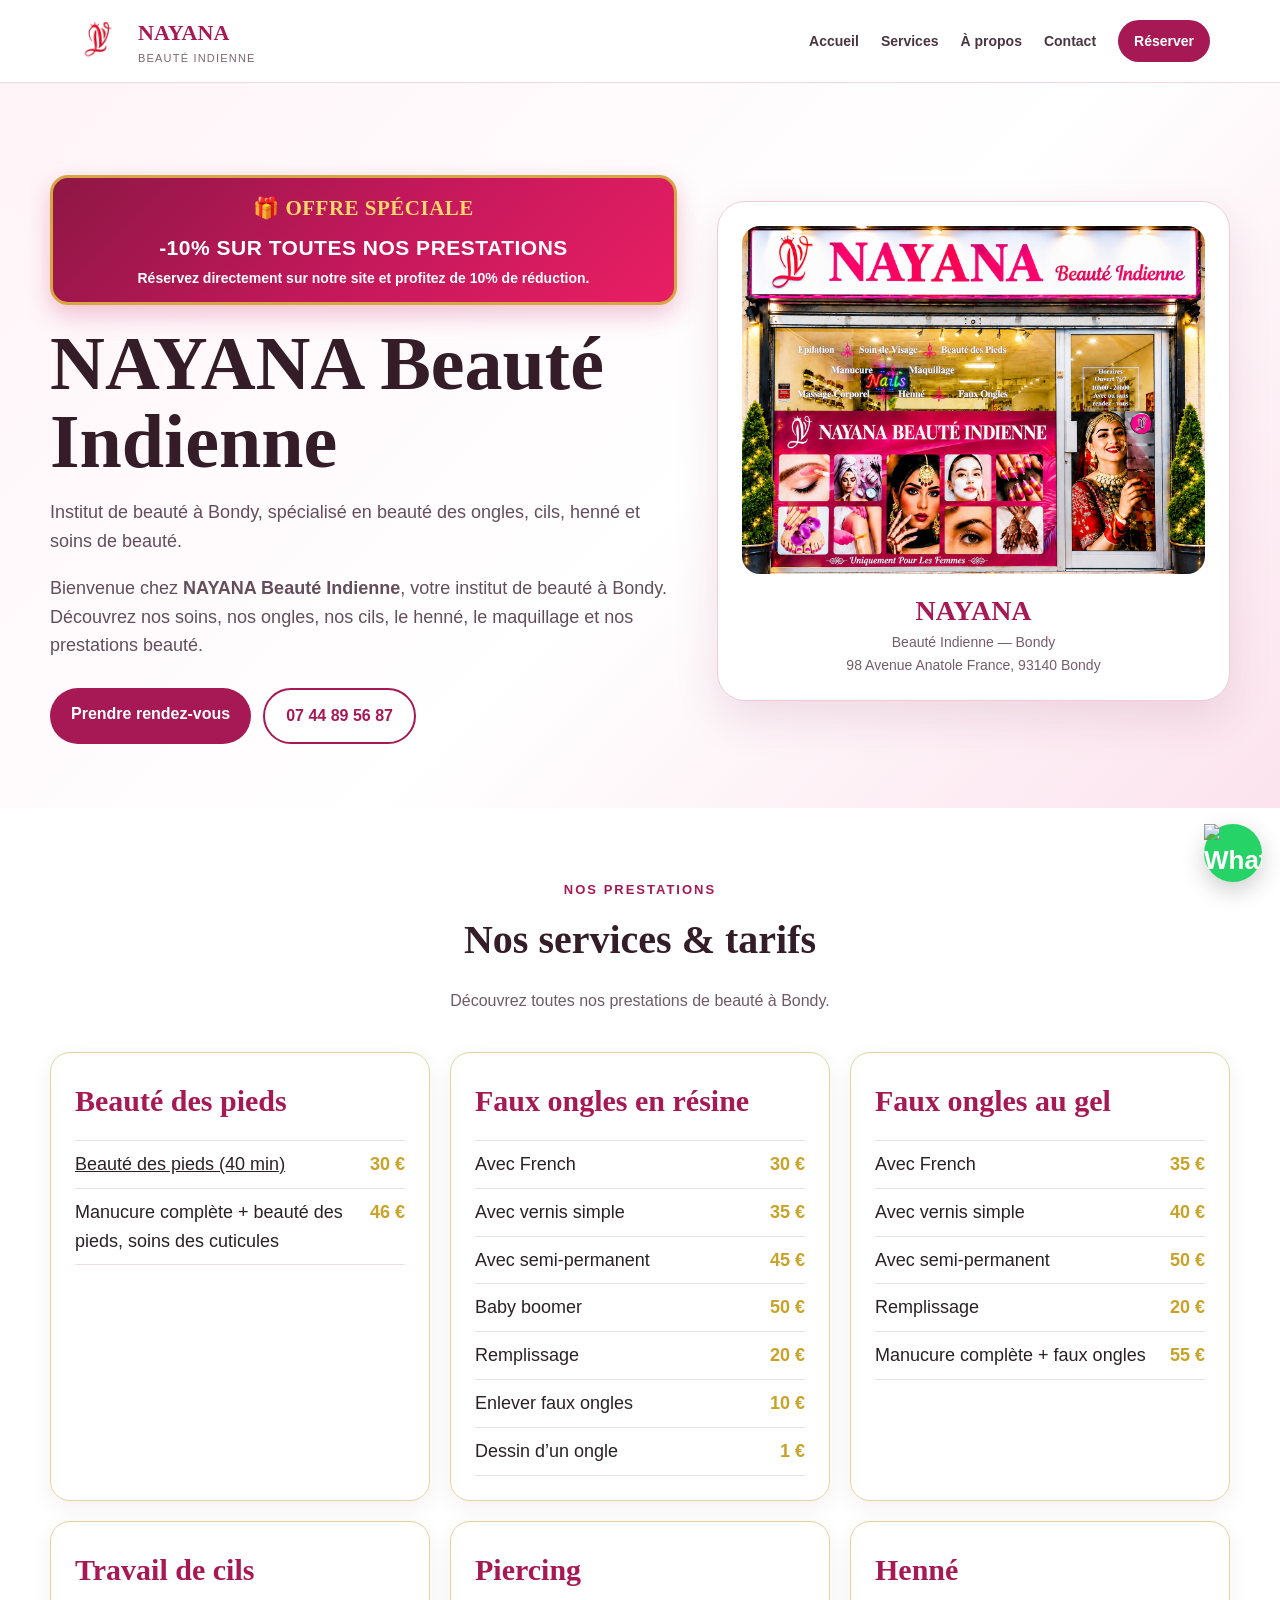
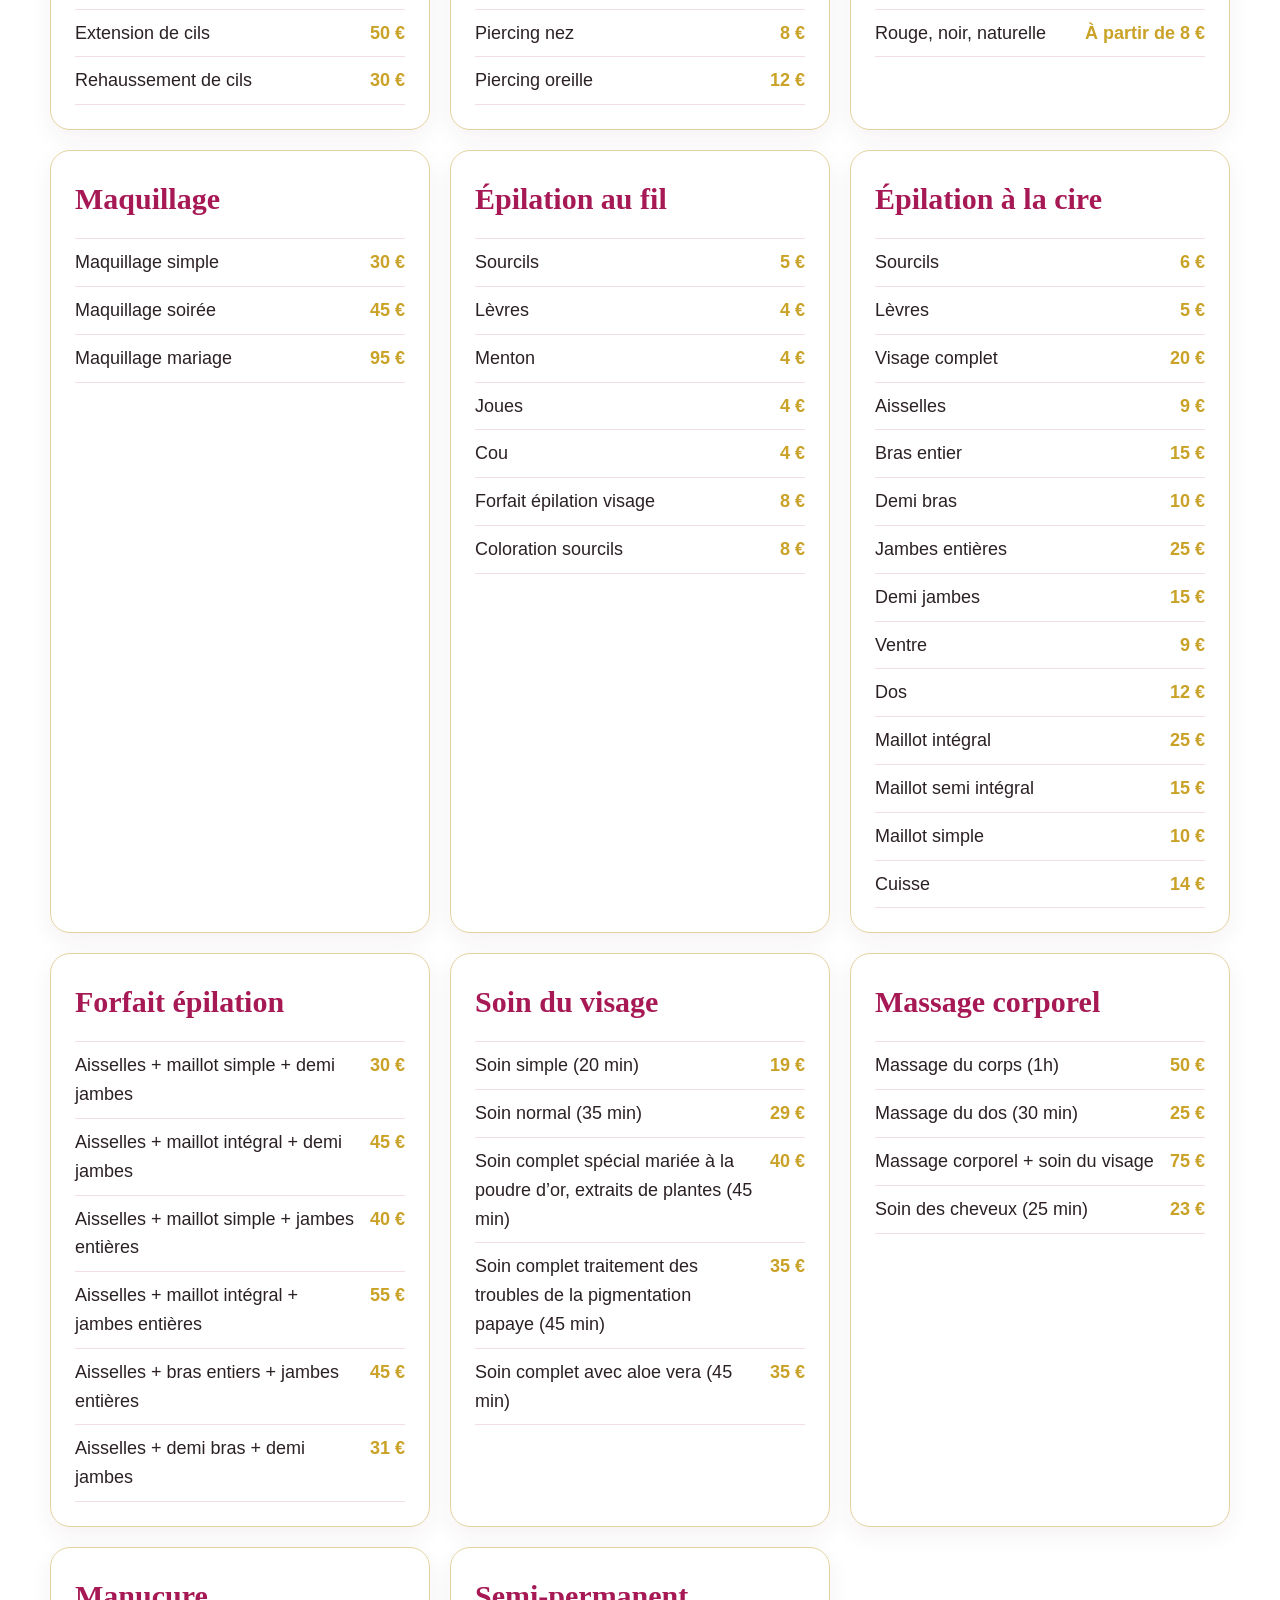
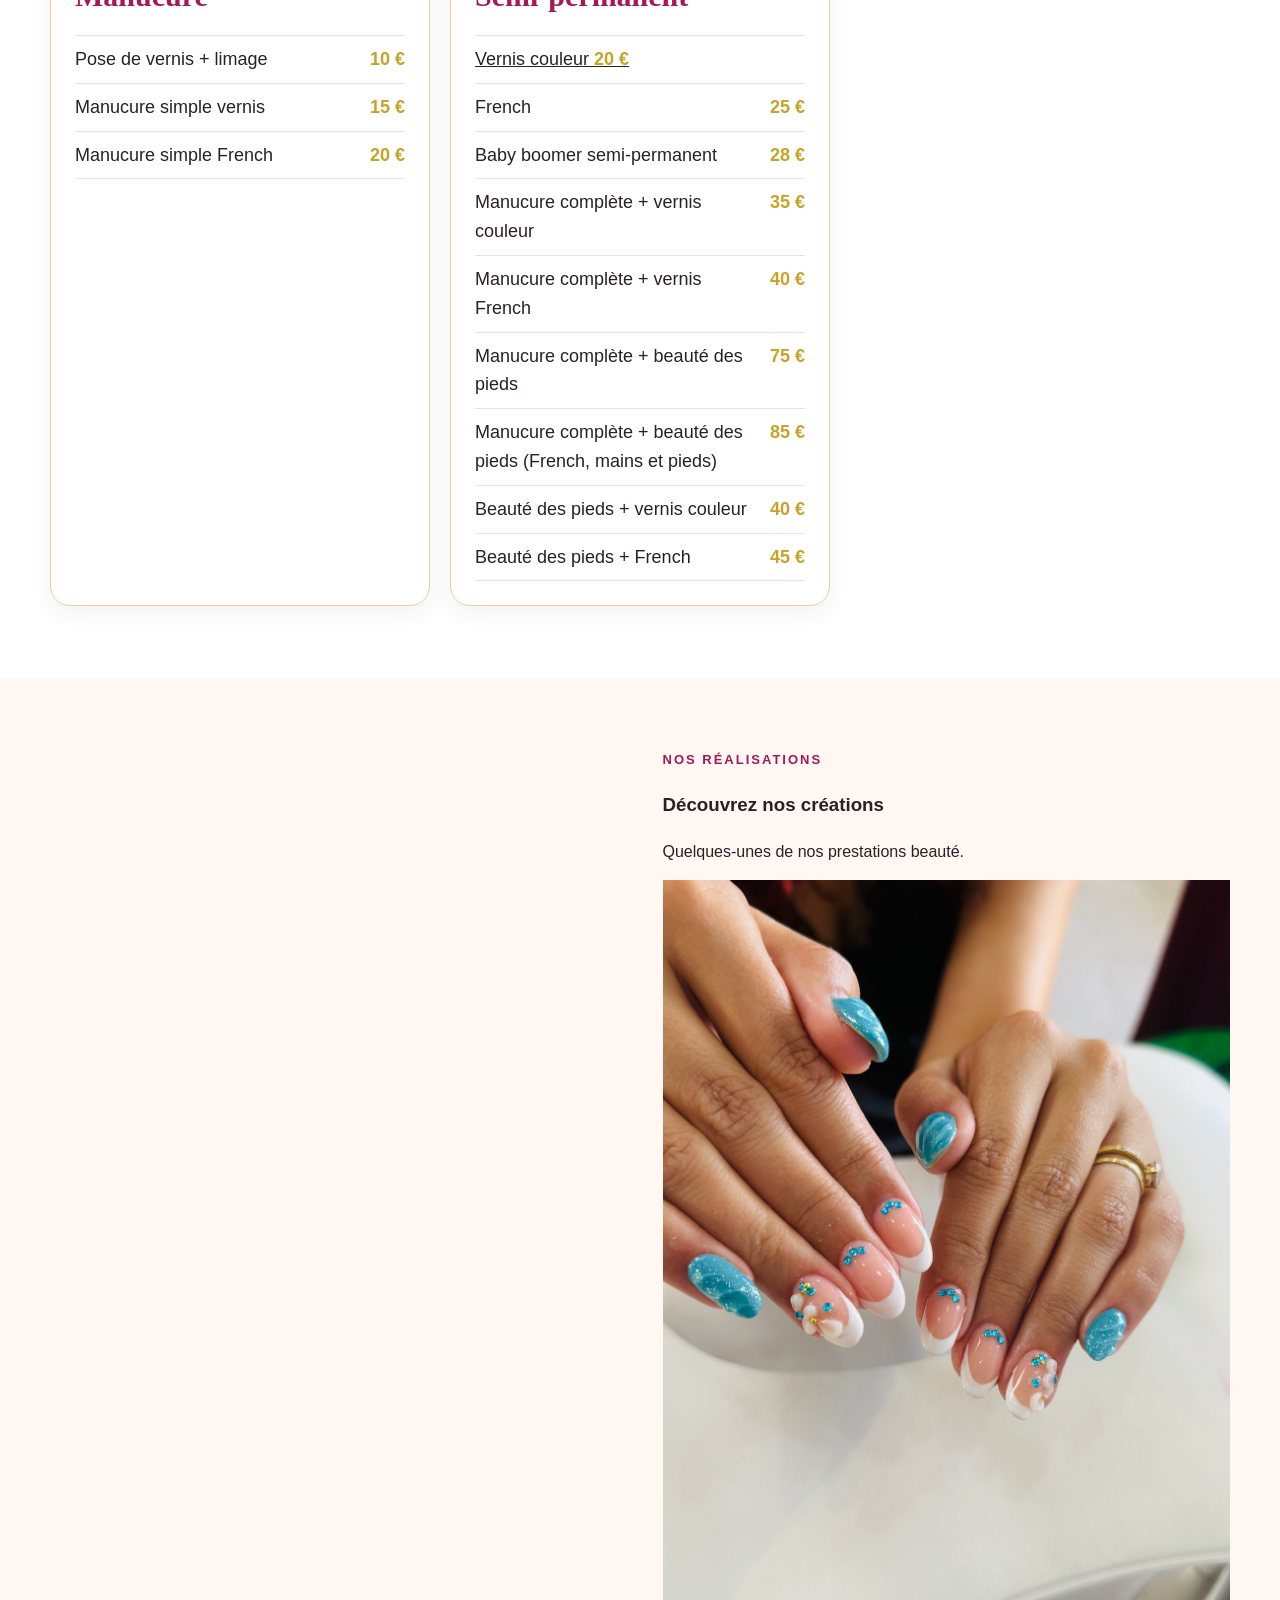
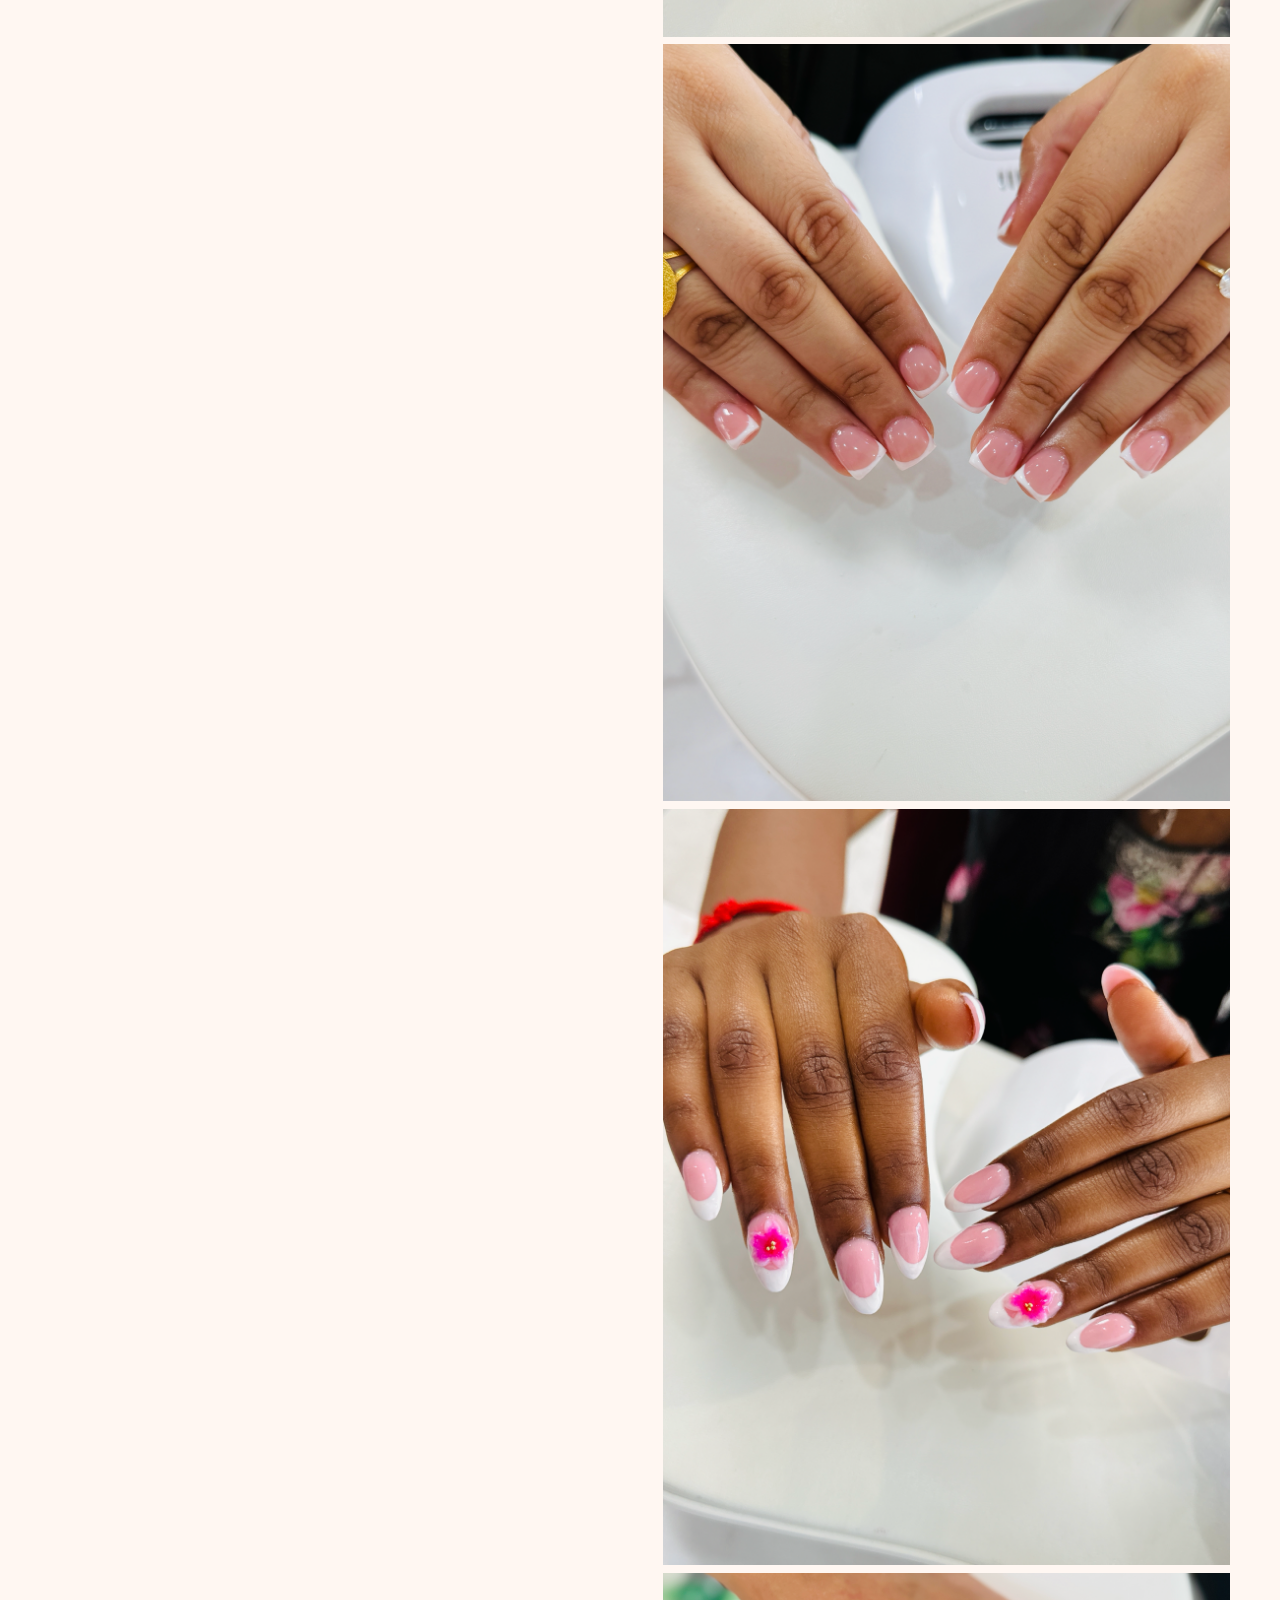
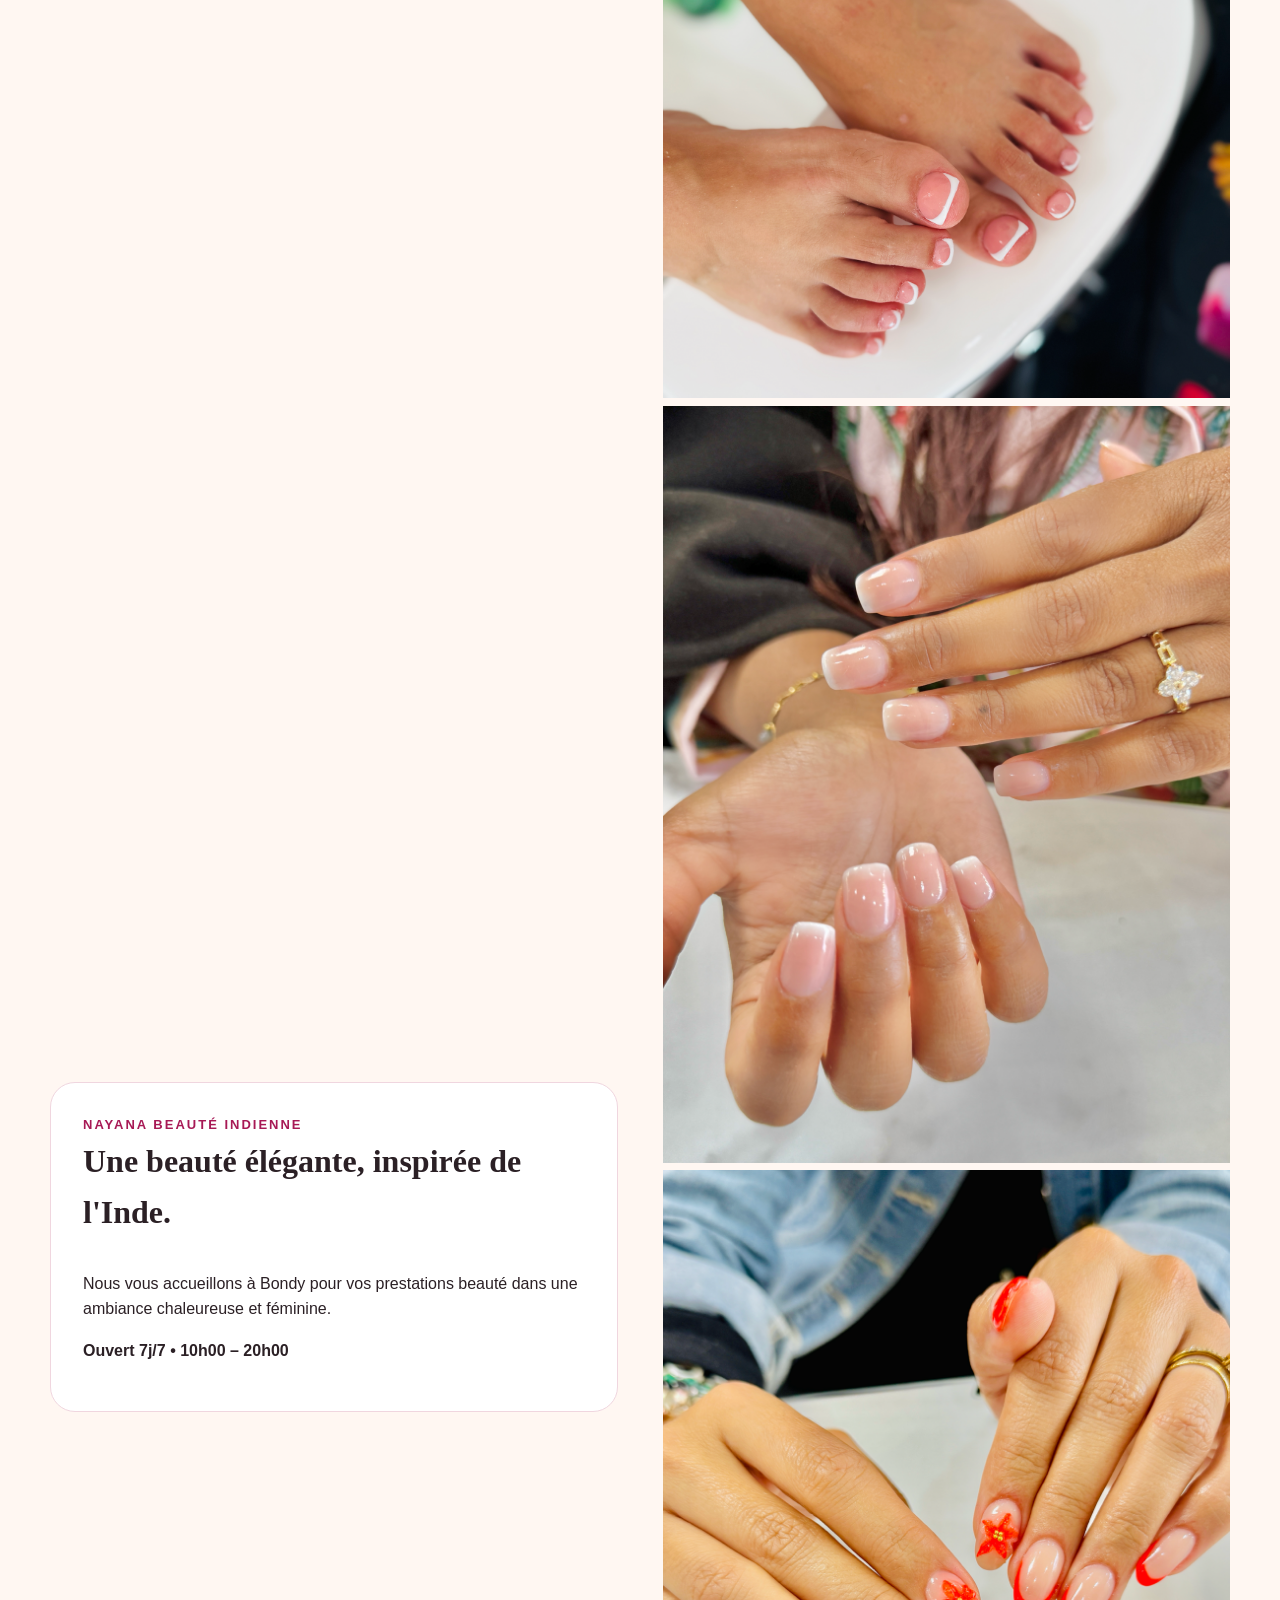
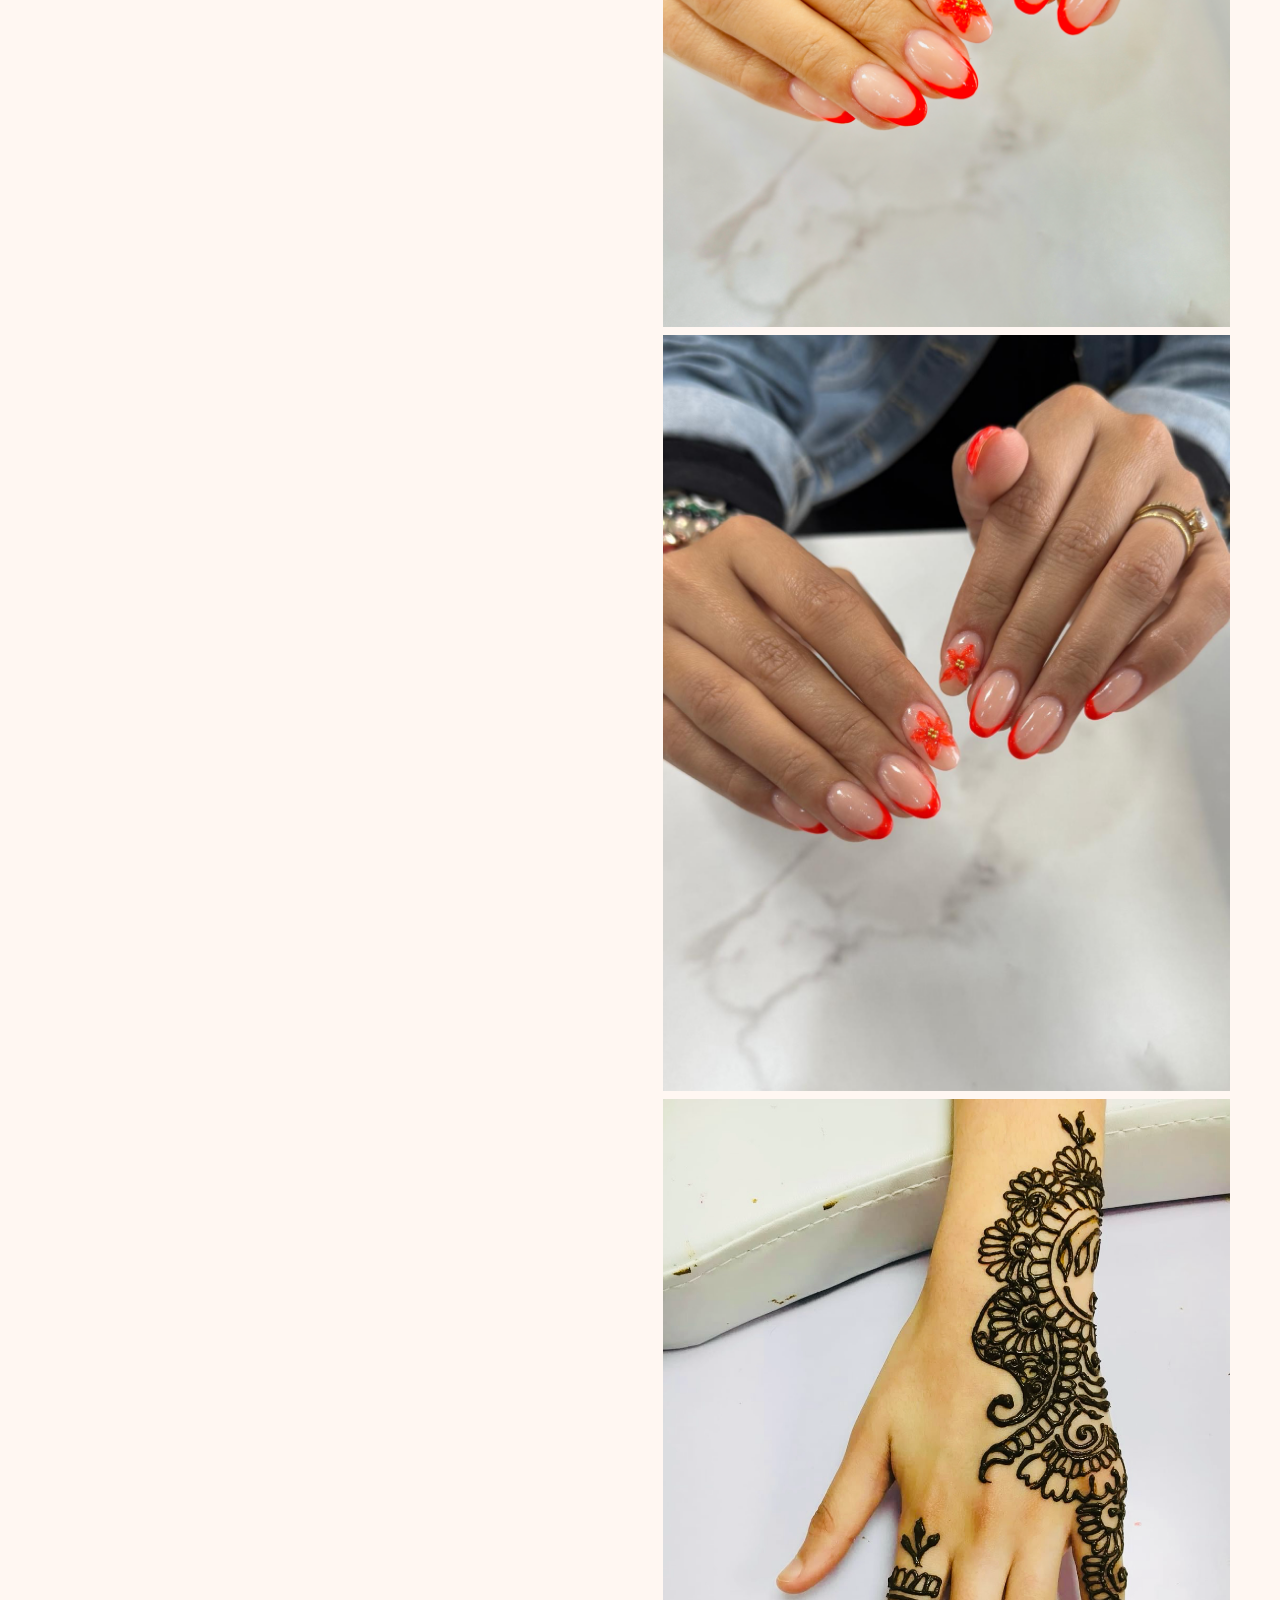
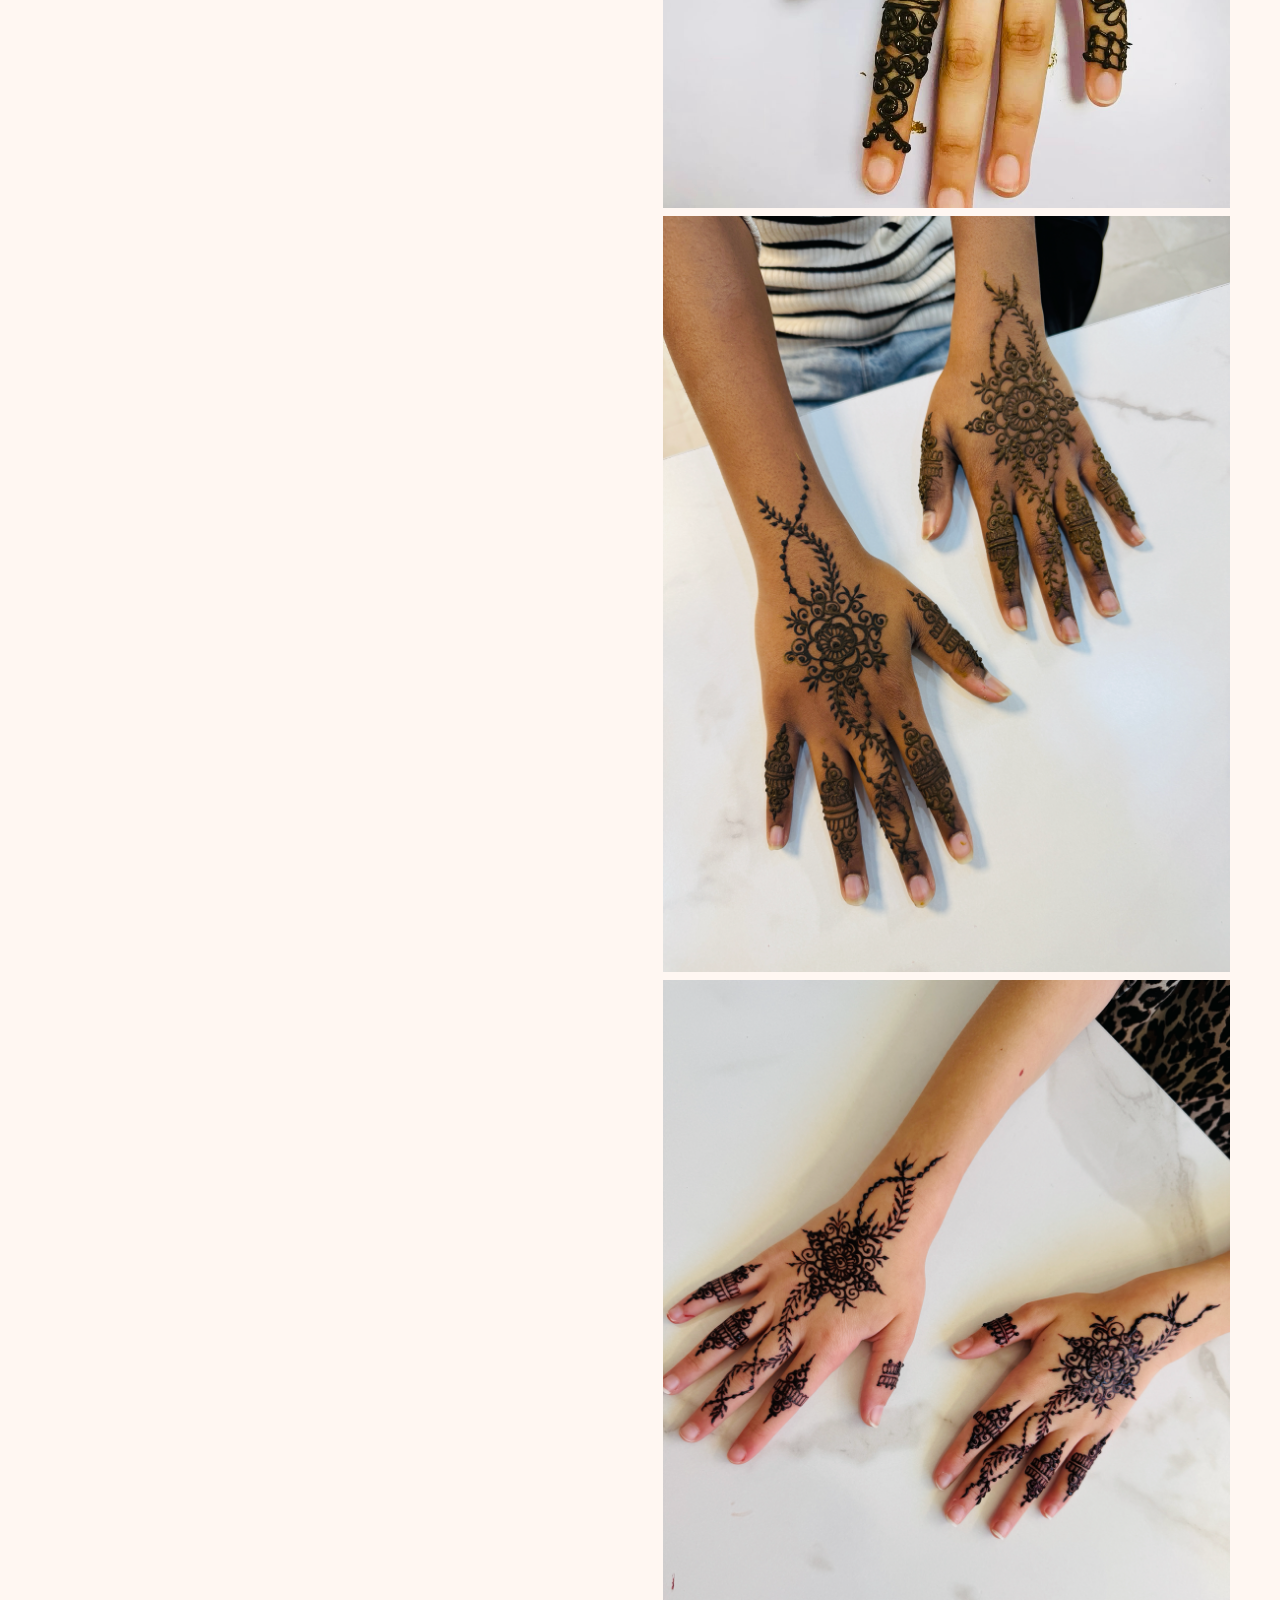
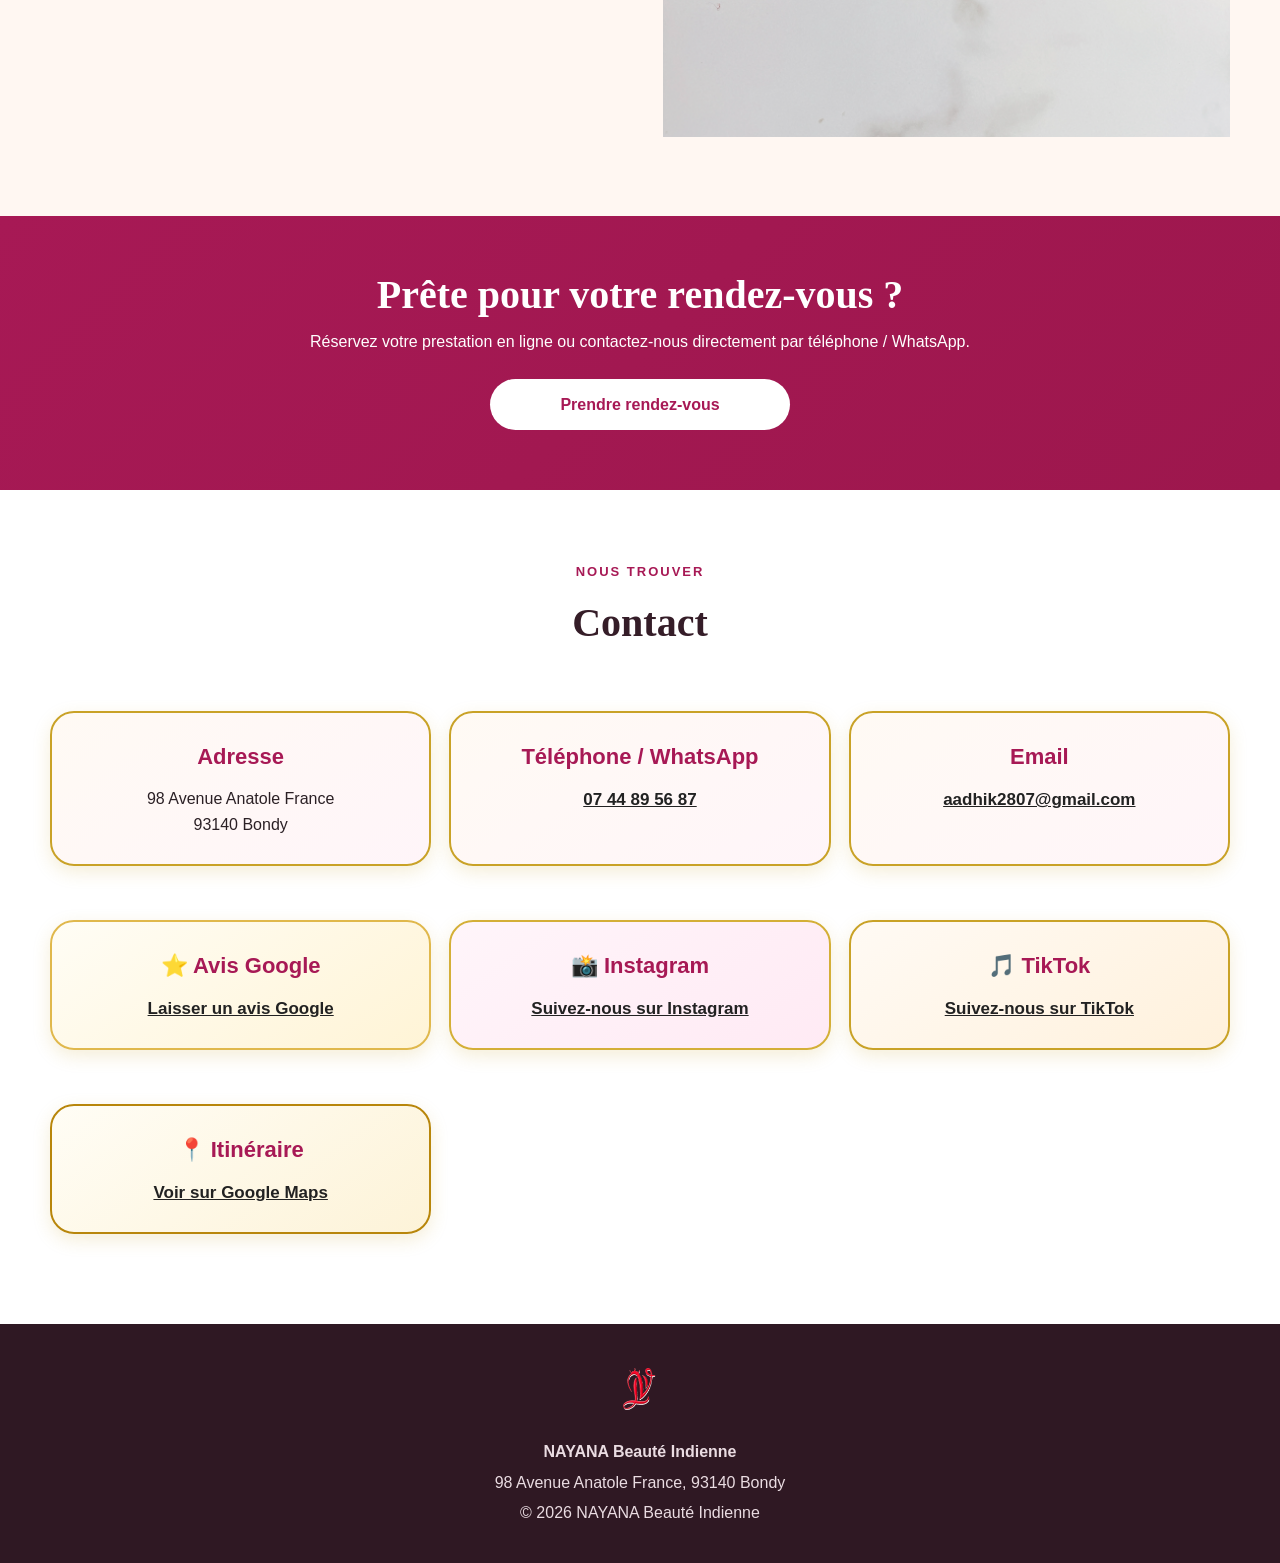
==== index.html @ 68e875eb "Update index.html" ====
<!doctype html>
<html lang="fr">
<head>
  <meta charset="utf-8">
  <meta name="viewport" content="width=device-width, initial-scale=1">
  <meta name="description" content="NAYANA Beauté Indienne à Bondy : institut de beauté spécialisé en ongles, cils, henné, maquillage, épilation et soins beauté. Réservez votre rendez-vous en ligne.">
  <meta name="theme-color" content="#c2185b">
  <title>NAYANA Beauté Indienne à Bondy | Institut de beauté, Ongles, Cils, Henné, Maquillage, Massage, Soins de visage & Pédicure</title>
  <link rel="stylesheet" href="css/responsive.css">
  <link rel="canonical" href="https://nayanabeaute.fr/">
  <style>
    :root{
      --pink:#A71955; --deep:#7D123F; --soft:#FFF7F2; --gold:#C9A227;
--ink:#2B2025; --white:#fff;
    }
    *{box-sizing:border-box}
    html{scroll-behavior:smooth}
    body{margin:0;font-family:Arial,Helvetica,sans-serif;color:var(--ink);background:#fff;line-height:1.6}
    a{color:inherit}
    .site-header{position:sticky;top:0;z-index:1000;background:rgba(255,255,255,.96);backdrop-filter:blur(10px);border-bottom:1px solid #f1d7e1}
    .nav-wrap{max-width:1180px;margin:auto;padding:12px 20px;display:flex;align-items:center;justify-content:space-between;gap:18px}
    .brand{display:flex;align-items:center;gap:10px;text-decoration:none}
    .brand img{width:58px;height:58px;object-fit:contain}
    .brand strong{font-family:Georgia,serif;font-size:22px;color:var(--pink)}
    .brand small{display:block;color:#7d6570;font-size:11px;letter-spacing:1.2px}
    .nav{display:flex;gap:22px;align-items:center}
    .nav a{text-decoration:none;font-weight:600;font-size:14px;color:#4a3540}
    .nav a:hover{color:var(--pink)}
    .nav .book{background:var(--pink);color:#fff;padding:10px 16px;border-radius:999px}
    .hero{background:linear-gradient(135deg,#fff4f8 0%,#fff 55%,#fce3ed 100%);padding:76px 20px 64px;overflow:hidden}
    .hero-inner{max-width:1180px;margin:auto;display:grid;grid-template-columns:1.1fr .9fr;align-items:center;gap:40px}
    .eyebrow{color:var(--pink);font-weight:800;letter-spacing:2px;text-transform:uppercase;font-size:13px}
    .hero h1{font-family:Georgia,serif;font-size:clamp(42px,6vw,76px);line-height:1.02;margin:14px 0;color:#351d28}
    .hero h1 span{color:var(--pink)}
    .hero p{font-size:18px;max-width:650px;color:#634e59}
    .hero-actions{display:flex;gap:12px;flex-wrap:wrap;margin-top:28px}
    .btn{display:inline-block;text-decoration:none;border-radius:999px;padding:13px 21px;font-weight:700}
    .btn-primary{background:var(--pink);color:#fff}
    .btn-outline{border:2px solid var(--pink);color:var(--pink);background:#fff}
    .hero-card{background:#fff;border:1px solid #f0cbd9;border-radius:28px;padding:24px;box-shadow:0 18px 45px rgba(120,35,70,.12);text-align:center}
    .hero-card img{width:min(250px,70%);height:auto}
    .hero-card h3{font-family:Georgia,serif;color:var(--pink);font-size:28px;margin:5px 0}
    .hero-card p{font-size:14px;margin:0 auto;color:#765c68}
    section{padding:72px 20px}
    /* 10% OFFRE */
.offer-banner{
  background:linear-gradient(135deg,#7D123F,#A71955);
  color:#fff;
  text-align:center;
  padding:24px 18px;
  border-top:3px solid #d9a441;
  border-bottom:3px solid #d9a441;
}

.offer-banner h2{
  margin:0 0 8px;
  font-family:Georgia,serif;
  font-size:28px;
  color:#fff;
}

.offer-banner p{
  margin:0 auto 15px;
  font-size:16px;
  line-height:1.5;
  max-width:700px;
}

.offer-banner .offer-btn{
  display:inline-block;
  background:#d9a441;
  color:#2b2025;
  text-decoration:none;
  font-weight:800;
  padding:11px 24px;
  border-radius:999px;
}

.offer-banner .offer-btn:hover{
  background:#fff;
}
    .section-inner{max-width:1180px;margin:auto}
    .section-head{text-align:center;max-width:720px;margin:0 auto 38px}
    .section-head .eyebrow{margin-bottom:8px}
    .section-head h2{font-family:Georgia,serif;font-size:40px;margin:0 0 10px;color:#351d28}
    .section-head p{color:#6f5a65}
    .cards{display:grid;grid-template-columns:repeat(3,1fr);gap:20px}
    .card{border:1px solid #E4D3A0;border-radius:20px;padding:24px;background:#fff;box-shadow:0 8px 25px rgba(80,20,45,.06)}
    .card h3{margin:0 0 8px;color:var(--pink);font-family:Georgia,serif;font-size:30px}
    .card p{margin:0;color:#6f5a65}
    .price-list{margin-top:15px;border-top:1px solid #f2dfe6}
    .price-row{display:flex;justify-content:space-between;gap:15px;padding:9px 0;border-bottom:1px solid #f2dfe6;font-size:18px}
    .price-row strong{color:var(--gold);white-space:nowrap}
    .about{background:var(--soft)}
    .about-grid{display:grid;grid-template-columns:1fr 1fr;gap:45px;align-items:center}
    .about-box{background:#fff;border-radius:25px;padding:32px;border:1px solid #f0d6df}
    .about-box h3{font-family:Georgia,serif;font-size:32px;margin-top:0}
    .highlights{display:grid;grid-template-columns:repeat(2,1fr);gap:14px}
    .highlight{padding:18px;background:#fff;border-radius:16px;border:1px solid #f0d6df}
    .highlight strong{display:block;color:var(--pink);font-size:20px}
    .cta{background:linear-gradient(135deg,var(--pink),#9d174d);color:#fff;text-align:center}
    .cta h2{font-family:Georgia,serif;font-size:40px;margin:0 0 10px}
    .cta p{max-width:700px;margin:0 auto 24px}
    .cta .btn{background:#fff;color:var(--pink)}
    .contact-grid{display:grid;grid-template-columns:repeat(3,1fr);gap:18px}
    .contact-item{background:#fff4f8;border-radius:18px;padding:22px;text-align:center;border:1px solid #f0d6df}
    .contact-item strong{display:block;color:var(--pink);margin-bottom:5px}
    footer{background:#2f1823;color:#fff;padding:32px 20px;text-align:center}
    footer img{width:70px;height:70px;object-fit:contain}
    footer p{margin:5px 0;color:#eadce2}
    .whatsapp{position:fixed;right:18px;bottom:18px;width:58px;height:58px;border-radius:50%;background:#25D366;color:#fff;display:flex;align-items:center;justify-content:center;text-decoration:none;font-size:26px;font-weight:800;box-shadow:0 8px 25px rgba(0,0,0,.2);z-index:1200}
    @media(max-width:900px){
      .hero-inner,.about-grid{grid-template-columns:1fr}
      .hero-card{max-width:420px;margin:auto}
      .cards{grid-template-columns:1fr}
      .contact-grid{grid-template-columns:1fr}
      .nav{gap:12px}
    }
    @media(max-width:680px){
      .nav-wrap{padding:9px 14px}
      .brand img{width:95px;height:95px}
      .brand strong{font-size:40px}
      .brand small{font-size:26px}
      .nav{display:none}
      .hero{padding:55px 16px}
      .hero h1{font-size:43px}
      .hero p{font-size:16px}
      section{padding:55px 16px}
      .section-head h2,.cta h2{font-size:32px}
      .highlights{grid-template-columns:1fr}
    }
    .google-review {
  background: linear-gradient(135deg, #fff1f7, #fff9ed);
  border: 2px solid #e7b45c;
  border-radius: 22px;
  padding: 24px 18px;
  text-align: center;
  box-shadow: 0 8px 22px rgba(180, 60, 110, 0.15);
}

.google-review strong {
  display: block;
  color: #a52b62;
  font-size: 22px;
  margin-bottom: 10px;
}

.google-review::after {
  content: "★★★★★";
  display: block;
  color: #f4b400;
  font-size: 25px;
  letter-spacing: 4px;
  margin-bottom: 15px;
}

.google-review a {
  display: inline-block;
  background: linear-gradient(135deg, #d62972, #a51f5c);
  color: #ffffff !important;
  padding: 13px 24px;
  border-radius: 30px;
  font-weight: 700;
  text-decoration: none !important;
  box-shadow: 0 5px 14px rgba(166, 31, 92, 0.25);
}
/* ✨ NAYANA Contact Boxes - Gold Style */
.contact-item{
  background:linear-gradient(145deg,#fffaf2,#fff5f9);
  border:2px solid #D4AF37;
  border-radius:22px;
  padding:28px 20px;
  margin-bottom:16px;
  box-shadow:0 5px 15px rgba(212,175,55,.18);
  transition:all .3s ease;
}

.contact-item strong{
  color:#A71955;
  font-size:22px;
  display:block;
  margin-bottom:10px;
}

.contact-item a{
  color:#222;
  font-size:17px;
  font-weight:500;
}

.contact-item:hover{
  transform:translateY(-3px);
  box-shadow:0 8px 22px rgba(212,175,55,.30);
}

/* 🌟 Google Review */
.contact-item:nth-child(4){
  border-color:#E0B84C;
  background:linear-gradient(145deg,#fffdf5,#fff7e0);
}

/* 📸 Instagram */
.contact-item:nth-child(5){
  border-color:#D4AF37;
}

/* 🎵 TikTok */
.contact-item:nth-child(6){
  border-color:#C9A227;
}

/* 📍 Itinéraire */
.contact-item:nth-child(7){
  border-color:#B8860B;
}
/* NAYANA PREMIUM CONTACT STYLE */
.contact-item{
  background:linear-gradient(145deg,#fffaf4,#fff5f9);
  border:2px solid #C9A227;
  border-radius:24px;
  padding:26px 20px;
  margin:18px 0;
  text-align:center;
  box-shadow:0 6px 18px rgba(201,162,39,.18);
}

.contact-item strong{
  color:#A71955;
  font-size:22px;
  font-weight:800;
  display:block;
  margin-bottom:12px;
}

.contact-item a{
  color:#222;
  font-size:17px;
  font-weight:600;
}

.contact-item a:hover{
  color:#A71955;
}

.contact-item:nth-child(4){
  background:linear-gradient(145deg,#fffdf5,#fff4d6);
}

.contact-item:nth-child(5){
  background:linear-gradient(145deg,#fff5fa,#ffeaf4);
}

.contact-item:nth-child(6){
  background:linear-gradient(145deg,#fffaf4,#fff1dc);
}

.contact-item:nth-child(7){
  background:linear-gradient(145deg,#fffdf5,#fdf3d8);
}
.hero-offer{
  background:linear-gradient(135deg,#8E1745,#C2185B,#E91E63);
  color:#fff;
  padding:14px 20px;
  margin:16px 0 20px;
  border:3px solid #D9A441;
  border-radius:18px;
  text-align:center;
  box-shadow:0 10px 25px rgba(194,24,91,.25);
}

.offer-title{
  font-family:Georgia,serif;
  font-size:21px;
  font-weight:900;
  color:#FFD76A;
  margin-bottom:5px;
  letter-spacing:.5px;
}

.offer-discount{
  color:#fff;
  font-size:21px;
  font-weight:900;
  letter-spacing:.5px;
  margin-bottom:5px;
}

.offer-text{
  font-size:14px;
  font-weight:600;
  line-height:1.35;
  color:#fff;
}
  </style>
  <script type="application/ld+json">
{
  "@context": "https://schema.org",
  "@type": "BeautySalon",
  "name": "NAYANA Beauté Indienne",
  "url": "https://nayanabeaute.fr/",
  "image": "https://nayanabeaute.fr/nayana-salon.PNG",
  "telephone": "+33744895687",
  "address": {
    "@type": "PostalAddress",
    "streetAddress": "98 Avenue Anatole France",
    "postalCode": "93140",
    "addressLocality": "Bondy",
    "addressCountry": "FR"
  },
  "areaServed": "Bondy",
  "priceRange": "€€",
  "makesOffer": [
  {
    "@type": "Offer",
    "itemOffered": {
      "@type": "Service",
      "name": "Beauté des pieds"
    }
  },
  {
    "@type": "Offer",
    "itemOffered": {
      "@type": "Service",
      "name": "Faux ongles en résine"
    }
  },
  {
    "@type": "Offer",
    "itemOffered": {
      "@type": "Service",
      "name": "Faux ongles au gel"
    }
  },
  {
    "@type": "Offer",
    "itemOffered": {
      "@type": "Service",
      "name": "Extension de cils"
    }
  },
  {
    "@type": "Offer",
    "itemOffered": {
      "@type": "Service",
      "name": "Rehaussement de cils"
    }
  },
  {
    "@type": "Offer",
    "itemOffered": {
      "@type": "Service",
      "name": "Piercing"
    }
  },
  {
    "@type": "Offer",
    "itemOffered": {
      "@type": "Service",
      "name": "Henné"
    }
  },
  {
    "@type": "Offer",
    "itemOffered": {
      "@type": "Service",
      "name": "Maquillage"
    }
  },
  {
    "@type": "Offer",
    "itemOffered": {
      "@type": "Service",
      "name": "Épilation au fil"
    }
  },
  {
    "@type": "Offer",
    "itemOffered": {
      "@type": "Service",
      "name": "Épilation à la cire"
    }
  },
  {
    "@type": "Offer",
    "itemOffered": {
      "@type": "Service",
      "name": "Forfait épilation"
    }
  },
  {
    "@type": "Offer",
    "itemOffered": {
      "@type": "Service",
      "name": "Soin du visage"
    }
  },
  {
    "@type": "Offer",
    "itemOffered": {
      "@type": "Service",
      "name": "Massage corporel"
    }
  },
  {
    "@type": "Offer",
    "itemOffered": {
      "@type": "Service",
      "name": "Manucure"
    }
  },
  {
    "@type": "Offer",
    "itemOffered": {
      "@type": "Service",
      "name": "Semi-permanent"
    }
  }
],
  "openingHoursSpecification": [
    {
      "@type": "OpeningHoursSpecification",
      "dayOfWeek": "Monday",
      "opens": "10:00",
      "closes": "20:00"
    },
    {
      "@type": "OpeningHoursSpecification",
      "dayOfWeek": "Tuesday",
      "opens": "10:00",
      "closes": "20:00"
    },
    {
      "@type": "OpeningHoursSpecification",
      "dayOfWeek": "Wednesday",
      "opens": "10:00",
      "closes": "20:00"
    },
    {
      "@type": "OpeningHoursSpecification",
      "dayOfWeek": "Thursday",
      "opens": "10:00",
      "closes": "20:00"
    },
    {
      "@type": "OpeningHoursSpecification",
      "dayOfWeek": "Friday",
      "opens": "10:00",
      "closes": "20:00"
    },
    {
      "@type": "OpeningHoursSpecification",
      "dayOfWeek": "Saturday",
      "opens": "10:00",
      "closes": "20:00"
    },
    {
      "@type": "OpeningHoursSpecification",
      "dayOfWeek": "Sunday",
      "opens": "10:00",
      "closes": "20:00"
    }
  ]
}
</script>
</head>
<body>
<header class="site-header">
  <div class="nav-wrap">
    <a class="brand" href="#accueil">
    <img src="nayana-logo-final.png" alt="NAYANA">
    <span class="brand-text">
        <strong>NAYANA</strong>
        <small>BEAUTÉ INDIENNE</small>
    </span>
</a>
    <nav class="nav" aria-label="Navigation principale">
      <a href="#accueil">Accueil</a>
      <a href="#services">Services</a>
      <a href="#apropos">À propos</a>
      <a href="#contact">Contact</a>
      <a class="book" href="./Booking.html">Réserver</a>
    </nav>
  </div>
</header>

<main>
<section class="hero" id="accueil">
  <div class="hero-inner">
    <div>
      <div class="hero-offer">
  <div class="offer-title">🎁 OFFRE SPÉCIALE</div>
  <div class="offer-discount">-10% SUR TOUTES NOS PRESTATIONS</div>
  <div class="offer-text">
    Réservez directement sur notre site et profitez de 10% de réduction.
  </div>
</div>

      <h1>NAYANA Beauté Indienne</h1>
      <p>Institut de beauté à Bondy, spécialisé en beauté des ongles, cils, henné et soins de beauté.</p>
      <p>Bienvenue chez <strong>NAYANA Beauté Indienne</strong>, votre institut de beauté à Bondy. Découvrez nos soins, nos ongles, nos cils, le henné, le maquillage et nos prestations beauté.</p>
      <div class="hero-actions">
        <a class="btn btn-primary" href="./Booking.html">Prendre rendez-vous</a>
    
        <a class="btn btn-outline" href="tel:+33744895687">07 44 89 56 87</a>
      </div>
    </div>
    <div class="hero-card">
    <img src="nayana-salon.PNG" alt="NAYANA Beauté Indienne">
      <h3>NAYANA</h3>
      <p>Beauté Indienne — Bondy</p>
      <p>98 Avenue Anatole France, 93140 Bondy</p>
    </div>
  </div>
</section>
<section id="services">
  <div class="section-inner">

    <div class="section-head">
      <div class="eyebrow">Nos prestations</div>
      <h2>Nos services & tarifs</h2>
      <p>Découvrez toutes nos prestations de beauté à Bondy.</p>
    </div>

    <div class="cards">

      <!-- BEAUTÉ DES PIEDS -->
      <div class="card">
        <h3>Beauté des pieds </h3>
        <div class="price-list">
          <div class="price-row">
    <a href="Booking.html"><span>Beauté des pieds (40 min)</span></a>
    <strong>30 €</strong>
</div>
          
    
          <div class="price-row">
            <span>Manucure complète + beauté des pieds, soins des cuticules</span>
            <strong>46 €</strong>
          </div>
        </div>
      </div>

      <!-- FAUX ONGLES RÉSINE -->
      <div class="card">
        <h3>Faux ongles en résine </h3>
        <div class="price-list">
          <div class="price-row"><span>Avec French</span><strong>30 €</strong></div>
          <div class="price-row"><span>Avec vernis simple</span><strong>35 €</strong></div>
          <div class="price-row"><span>Avec semi-permanent</span><strong>45 €</strong></div>
          <div class="price-row"><span>Baby boomer</span><strong>50 €</strong></div>
          <div class="price-row"><span>Remplissage</span><strong>20 €</strong></div>
          <div class="price-row"><span>Enlever faux ongles</span><strong>10 €</strong></div>
          <div class="price-row"><span>Dessin d’un ongle</span><strong>1 €</strong></div>
        </div>
      </div>

      <!-- FAUX ONGLES GEL -->
      <div class="card">
        <h3>Faux ongles au gel </h3>
        <div class="price-list">
          <div class="price-row"><span>Avec French</span><strong>35 €</strong></div>
          <div class="price-row"><span>Avec vernis simple</span><strong>40 €</strong></div>
          <div class="price-row"><span>Avec semi-permanent</span><strong>50 €</strong></div>
          <div class="price-row"><span>Remplissage</span><strong>20 €</strong></div>
          <div class="price-row"><span>Manucure complète + faux ongles</span><strong>55 €</strong></div>
        </div>
      </div>

      <!-- CILS -->
      <div class="card">
        <h3>Travail de cils</h3>
        <div class="price-list">
          <div class="price-row"><span>Extension de cils</span><strong>50 €</strong></div>
          <div class="price-row"><span>Rehaussement de cils</span><strong>30 €</strong></div>
        </div>
      </div>

      <!-- PIERCING -->
      <div class="card">
        <h3>Piercing</h3>
        <div class="price-list">
          <div class="price-row"><span>Piercing nez</span><strong>8 €</strong></div>
          <div class="price-row"><span>Piercing oreille</span><strong>12 €</strong></div>
        </div>
      </div>

      <!-- HENNÉ -->
      <div class="card">
        <h3>Henné </h3>
        <div class="price-list">
          <div class="price-row">
            <span>Rouge, noir, naturelle</span>
            <strong>À partir de 8 €</strong>
          </div>
        </div>
      </div>

      <!-- MAQUILLAGE -->
      <div class="card">
        <h3>Maquillage </h3>
        <div class="price-list">
          <div class="price-row"><span>Maquillage simple</span><strong>30 €</strong></div>
          <div class="price-row"><span>Maquillage soirée</span><strong>45 €</strong></div>
          <div class="price-row"><span>Maquillage mariage</span><strong>95 €</strong></div>
        </div>
      </div>

      <!-- ÉPILATION AU FIL -->
      <div class="card">
        <h3>Épilation au fil</h3>
        <div class="price-list">
          <div class="price-row"><span>Sourcils</span><strong>5 €</strong></div>
          <div class="price-row"><span>Lèvres</span><strong>4 €</strong></div>
          <div class="price-row"><span>Menton</span><strong>4 €</strong></div>
          <div class="price-row"><span>Joues</span><strong>4 €</strong></div>
          <div class="price-row"><span>Cou</span><strong>4 €</strong></div>
          <div class="price-row"><span>Forfait épilation visage</span><strong>8 €</strong></div>
          <div class="price-row"><span>Coloration sourcils</span><strong>8 €</strong></div>
        </div>
      </div>

      <!-- ÉPILATION À LA CIRE -->
      <div class="card">
        <h3>Épilation à la cire </h3>
        <div class="price-list">
          <div class="price-row"><span>Sourcils</span><strong>6 €</strong></div>
          <div class="price-row"><span>Lèvres</span><strong>5 €</strong></div>
          <div class="price-row"><span>Visage complet</span><strong>20 €</strong></div>
          <div class="price-row"><span>Aisselles</span><strong>9 €</strong></div>
          <div class="price-row"><span>Bras entier</span><strong>15 €</strong></div>
          <div class="price-row"><span>Demi bras</span><strong>10 €</strong></div>
          <div class="price-row"><span>Jambes entières</span><strong>25 €</strong></div>
          <div class="price-row"><span>Demi jambes</span><strong>15 €</strong></div>
          <div class="price-row"><span>Ventre</span><strong>9 €</strong></div>
          <div class="price-row"><span>Dos</span><strong>12 €</strong></div>
          <div class="price-row"><span>Maillot intégral</span><strong>25 €</strong></div>
          <div class="price-row"><span>Maillot semi intégral</span><strong>15 €</strong></div>
          <div class="price-row"><span>Maillot simple</span><strong>10 €</strong></div>
          <div class="price-row"><span>Cuisse</span><strong>14 €</strong></div>
        </div>
      </div>

      <!-- FORFAITS ÉPILATION -->
      <div class="card">
        <h3>Forfait épilation</h3>
        <div class="price-list">
          <div class="price-row"><span>Aisselles + maillot simple + demi jambes</span><strong>30 €</strong></div>
          <div class="price-row"><span>Aisselles + maillot intégral + demi jambes</span><strong>45 €</strong></div>
          <div class="price-row"><span>Aisselles + maillot simple + jambes entières</span><strong>40 €</strong></div>
          <div class="price-row"><span>Aisselles + maillot intégral + jambes entières</span><strong>55 €</strong></div>
          <div class="price-row"><span>Aisselles + bras entiers + jambes entières</span><strong>45 €</strong></div>
          <div class="price-row"><span>Aisselles + demi bras + demi jambes</span><strong>31 €</strong></div>
        </div>
      </div>

      <!-- SOIN DU VISAGE -->
      <div class="card">
        <h3>Soin du visage</h3>
        <div class="price-list">
          <div class="price-row"><span>Soin simple (20 min)</span><strong>19 €</strong></div>
          <div class="price-row"><span>Soin normal (35 min)</span><strong>29 €</strong></div>
          <div class="price-row"><span>Soin complet spécial mariée à la poudre d’or, extraits de plantes (45 min)</span><strong>40 €</strong></div>
          <div class="price-row"><span>Soin complet traitement des troubles de la pigmentation papaye (45 min)</span><strong>35 €</strong></div>
          <div class="price-row"><span>Soin complet avec aloe vera (45 min)</span><strong>35 €</strong></div>
        </div>
      </div>

      <!-- MASSAGE -->
      <div class="card">
        <h3>Massage corporel </h3>
        <div class="price-list">
          <div class="price-row"><span>Massage du corps (1h)</span><strong>50 €</strong></div>
          <div class="price-row"><span>Massage du dos (30 min)</span><strong>25 €</strong></div>
          <div class="price-row"><span>Massage corporel + soin du visage</span><strong>75 €</strong></div>
          <div class="price-row"><span>Soin des cheveux (25 min)</span><strong>23 €</strong></div>
        </div>
      </div>

      <!-- MANUCURE -->
      <div class="card">
        <h3>Manucure</h3>
        <div class="price-list">
          <div class="price-row"><span>Pose de vernis + limage</span><strong>10 €</strong></div>
          <div class="price-row"><span>Manucure simple vernis</span><strong>15 €</strong></div>
          <div class="price-row"><span>Manucure simple French</span><strong>20 €</strong></div>
        </div>
      </div>

      <!-- SEMI PERMANENT -->
      <div class="card">
        <h3>Semi-permanent</h3>
        <div class="price-list">
          <div class="price-row">
  <a href="Booking.html?service=Semi-permanent&subService=Vernis%20couleur">
    <span>Vernis couleur</span>
    <strong>20 €</strong>
  </a>
</div>
          <div class="price-row"><span>French</span><strong>25 €</strong></div>
          <div class="price-row"><span>Baby boomer semi-permanent</span><strong>28 €</strong></div>
          <div class="price-row"><span>Manucure complète + vernis couleur</span><strong>35 €</strong></div>
          <div class="price-row"><span>Manucure complète + vernis French</span><strong>40 €</strong></div>
          <div class="price-row"><span>Manucure complète + beauté des pieds</span><strong>75 €</strong></div>
          <div class="price-row"><span>Manucure complète + beauté des pieds (French, mains et pieds)</span><strong>85 €</strong></div>
          <div class="price-row"><span>Beauté des pieds + vernis couleur</span><strong>40 €</strong></div>
          <div class="price-row"><span>Beauté des pieds + French</span><strong>45 €</strong></div>
        </div>
      </div>

    </div>
  </div>
</section>

<section class="about" id="apropos">
  <div class="section-inner about-grid">
    <div class="about-box">
      <div class="eyebrow">NAYANA Beauté Indienne</div>
      <h3>Une beauté élégante, inspirée de l'Inde.</h3>
      <p>Nous vous accueillons à Bondy pour vos prestations beauté dans une ambiance chaleureuse et féminine.</p>
      <p><strong>Ouvert 7j/7 • 10h00 – 20h00</strong></p>
    </div>
    <div class="gallery">

    <div class="gallery-title">
        <div class="eyebrow">NOS RÉALISATIONS</div>
        <h3>Découvrez nos créations</h3>
        <p>Quelques-unes de nos prestations beauté.</p>
    </div>

    <div class="gallery-grid">

<img src="/%20%20%20%20galerie-1.jpg.PNG" alt="Pédicure NAYANA">
<img src="/%20%20%20%20galerie-2.jpg.PNG" alt="Ongles NAYANA">
<img src="/%20%20%20%20galerie-3.jpg.PNG" alt="French manucure NAYANA">
<img src="/%20%20%20%20galerie-4.jpg.PNG" alt="Nail art NAYANA">
<img src="/%20%20%20%20galerie-5.jpg.PNG" alt="Ongles roses NAYANA">
<img src="/%20%20%20%20galerie-6.jpg.PNG" alt="Ongles rouges NAYANA">
<img src="/%20%20%20%20galerie-7.jpg.PNG" alt="Nail art rouge NAYANA">
<img src="/%20%20%20%20galerie-8.jpg.PNG" alt="Henné indien NAYANA">
<img src="/%20%20%20%20galerie-9.jpg.PNG" alt="Henné traditionnel NAYANA">
<img src="/%20%20%20%20galerie-10.jpg.PNG" alt="Henné mariage NAYANA">

    </div>

</div>
  </div>
</section>

<section class="cta">
  <div class="section-inner">
    <h2>Prête pour votre rendez-vous ?</h2>
    <p>Réservez votre prestation en ligne ou contactez-nous directement par téléphone / WhatsApp.</p>
    <a class="btn btn-primary" href="./Booking.html">Prendre rendez-vous</a>
  </div>
</section>

<section id="contact">
  <div class="section-inner">
    <div class="section-head">
      <div class="eyebrow">Nous trouver</div>
      <h2>Contact</h2>
    </div>
    <div class="contact-grid">
      <div class="contact-item"><strong>Adresse</strong>98 Avenue Anatole France<br>93140 Bondy</div>
      <div class="contact-item"><strong>Téléphone / WhatsApp</strong><a href="tel:+33744895687">07 44 89 56 87</a></div>
      <div class="contact-item"><strong>Email</strong><a href="mailto:aadhik2807@gmail.com">aadhik2807@gmail.com</a></div>
  <div class="contact-item">
  <strong>⭐ Avis Google</strong>
  <a href="https://g.page/r/CaSfe2lygA-_EAE/review" target="_blank">
    Laisser un avis Google
  </a>
  </div>
<div class="contact-item">
<strong>📸 Instagram</strong>
<a href="https://www.instagram.com/nayana_beaute_indienne_/" target="_blank">
Suivez-nous sur Instagram
</a>
</div>

<div class="contact-item">
  <strong>🎵 TikTok</strong>
  <a href="https://www.tiktok.com/@nayanabeauteindienne" target="_blank">
    Suivez-nous sur TikTok
  </a>
</div>

<div class="contact-item">
  <strong>📍 Itinéraire</strong>
  <a href="https://maps.app.goo.gl/JXvJmPta2TYoi9W8A?g_st=ic" target="_blank">
    Voir sur Google Maps
  </a>
</div> </div>
  </div>
</section>
</main>

<a class="whatsapp" href="https://wa.me/33744895687" target="_blank">
  <img src="https://upload.wikimedia.org/wikipedia/commons/6/6b/WhatsApp.svg" alt="WhatsApp">
</a>

<footer>
  <img src="nayana-logo-final.png" alt="NAYANA">
  <p><strong>NAYANA Beauté Indienne</strong></p>
  <p>98 Avenue Anatole France, 93140 Bondy</p>
  <p>© 2026 NAYANA Beauté Indienne</p>
</footer>
  <script>
document.querySelectorAll('.price-row').forEach(function(row) {
    row.style.cursor = 'pointer';

    row.addEventListener('click', function() {
        window.location.href = 'Booking.html?service=' + encodeURIComponent(row.closest('.card').querySelector('h3').textContent.trim());
    });
});
</script>
</body>
</html>
---- css/responsive.css ----
/* ==========================================
   NAYANA Beauté Indienne
   Responsive Design
   ========================================== */

* {
    box-sizing: border-box;
}

html {
    overflow-x: hidden;
}

body {
    max-width: 100%;
    overflow-x: hidden;
}

/* Images */

img {
    max-width: 100%;
    height: auto;
}
/* =========================================
   NAYANA SALON PHOTO CARD
   ========================================= */

.hero-card {
    width: 100%;
    margin: 25px 0;
    padding: 18px 0px 28px;
    box-sizing: border-box;

    background: #ffffff;
    border: 2px solid #e8bfd0;
    border-radius: 30px;

    box-shadow: 0 12px 30px rgba(170, 20, 90, 0.12);

    overflow: hidden;
}

.hero-card img {
    display: block;
    width: 100% !important;
    margin-left: -0;
    margin-right: -0;
    margin-bottom: 22px;
    max-width: none !important;
    height: auto;
    border-radius: 18px;
    object-fit: cover;
}

.hero-card h3 {
    font-size: 48px;
    line-height: 1.1;
    text-align: center;

    margin: 12px 0 10px;

    color: #a4145a;
    font-weight: 700;
}

.hero-card p {
    text-align: center;
    margin: 8px 0;
}
/* Container */

.container {
    width: 90%;
    max-width: 1200px;
    margin: 0 auto;
}

/* ==========================================
   TABLET
   ========================================== */

@media (max-width: 992px) {

    .container {
        width: 92%;
    }

    header .container {
        flex-wrap: wrap;
    }

    nav ul {
        flex-wrap: wrap;
        justify-content: center;
    }

    .hero h1 {
        font-size: 46px;
    }

    .hero {
        min-height: auto;
        padding: 120px 0 80px;
    }

    .about-content,
    .contact-grid {
        grid-template-columns: 1fr;
    }

    .service-grid,
    .gallery-grid {
        grid-template-columns: repeat(2, 1fr);
    }

    .stats-grid,
    .why-grid {
        grid-template-columns: repeat(2, 1fr);
    }

    .contact-form {
        width: 100%;
    }
}


/* ==========================================
   MOBILE
   ========================================== */

@media (max-width: 768px) {

    .container {
        width: 92%;
    }

    header .container {
        display: flex;
        flex-direction: column;
        gap: 15px;
    }

    nav ul {
        display: flex;
        flex-direction: column;
        align-items: center;
        gap: 12px;
    }

    nav a {
        font-size: 15px;
    }

    .hero {
        padding: 100px 0 60px;
        text-align: center;
    }

    .hero h1 {
        font-size: 36px;
        line-height: 1.2;
    }

    .hero p {
        font-size: 16px;
        line-height: 1.6;
    }

    .hero-buttons {
        display: flex;
        flex-direction: column;
        gap: 12px;
        align-items: center;
    }

    .btn-primary,
    .btn-secondary,
    .btn-book {
        width: 100%;
        max-width: 320px;
        text-align: center;
    }

    .service-grid,
    .gallery-grid,
    .stats-grid,
    .why-grid {
        grid-template-columns: 1fr;
    }

    .section-title h2 {
        font-size: 30px;
    }

    .contact-grid {
        display: grid;
        grid-template-columns: 1fr;
        gap: 30px;
    }

    .contact-info,
    .contact-form {
        width: 100%;
    }

    .contact-form input,
    .contact-form textarea {
        width: 100%;
    }

    .map iframe {
        width: 100%;
        height: 350px;
    }

    footer {
        text-align: center;
    }

    .footer-logo {
        max-width: 110px;
    }
}


/* ==========================================
   SMALL iPHONE
   ========================================== */

@media (max-width: 480px) {

    body {
        font-size: 15px;
    }
   /* Logo + texte – mobile */
.logo {
    width: 100% !important;
    max-width: 100% !important;
    margin: 0 auto !important;
    display: flex !important;
    justify-content: center !important;
    align-items: center !important;
}

.logo img {
    width: 420px !important;
    max-width: none !important;
    height: auto !important;
    display: block !important;
    transform: scale(1.9) !important;
    transform-origin: center center !important;
}
.cta {
   .contact-grid {
    display: grid;
    grid-template-columns: 1fr;
    gap: 16px;
}

.contact-item {
    width: 100%;
    padding: 24px 18px;
    background: #fff6fa;
    border: 2px solid #f0d6e1;
    border-radius: 24px;
    text-align: center;
    box-sizing: border-box;
}

.contact-item strong {
    display: block;
    color: #a4145a;
    font-size: 21px;
    margin-bottom: 12px;
}

.contact-item a {
    color: #24151c;
    font-size: 17px;
    line-height: 1.5;
}
    padding: 55px 20px;
    text-align: center;
}

.cta h2 {
    font-size: 32px;
    line-height: 1.2;
    margin-bottom: 18px;
}

.cta p {
    font-size: 16px;
    line-height: 1.5;
    margin-bottom: 25px;
}

.cta .btn {
    width: 100%;
    max-width: 320px;
    margin: 0 auto;
}
    .container {
        width: 96%;
    }

    .hero {
        padding: 80px 0 50px;
    }
/* NAYANA salon photo - mobile */
.hero-card {
    width: 100%;
    margin: 0;
    padding: 18px 0 28px;
    background: #fff;
    border: 2px solid #e8bfd0;
    border-radius: 28px;
    box-shadow: 0 12px 30px rgba(170, 20, 90, 0.12);
    box-sizing: border-box;

}

.hero-card img {
    width: calc(100% + 20px) !important;
    max-width: none !important;
    height: auto;
    display: block;
    margin-top: -18px !important;
    margin-left: -10px !important;
    margin-right: -18px !important;
    margin-bottom: 18px;
    border-radius: 28px 28px 16px 16px;
}

.hero-card h3 {
    font-size: 46px;
    line-height: 1.1;
    text-align: center;
    color: #a4145a;
    margin: 10px 0 8px;
}
    .hero h1 {
        font-size: 28px;
    }

    .hero p {
        font-size: 15px;
    }

    .section-title h2 {
        font-size: 25px;
    }

    .section-title span {
        font-size: 13px;
    }

    .service-card {
        padding: 20px;
        font-size: 20px;
    }
.contact-grid {
    grid-template-columns: 1fr;
    gap: 14px;
}

.contact-item {
    padding: 18px 16px;
    text-align: center;
    border-radius: 18px;
}

.contact-item strong {
    display: block;
    font-size: 18px;
    margin-bottom: 8px;
}

.contact-item a {
    font-size: 15px;
    line-height: 1.5;
}
    .gallery-grid {
    display: grid;
    grid-template-columns: repeat(4, 1fr);
    gap: 12px;
}

.gallery-grid img {
    width: 100%;
    height: 120px;
    object-fit: cover;
    border-radius: 10px;
    display: block;
}

    .contact-info h3 {
        font-size: 22px;
    }

    .map iframe {
        height: 300px;
    }

    .whatsapp {
        width: 55px;
        height: 55px;
        right: 15px;
        bottom: 15px;
    }
}
/* CTA – Mobile */
.cta {
    padding: 55px 20px 60px;
    text-align: center;
    width: 100%;
    box-sizing: border-box;
}

.cta .section-inner {
    width: 100%;
    max-width: 100%;
    margin: 0 auto;
}

.cta h2 {
    font-size: 30px;
    line-height: 1.2;
    margin: 0 0 15px;
}

.cta p {
    font-size: 16px;
    line-height: 1.6;
    margin: 0 auto 25px;
    max-width: 340px;
}

.cta .btn {
    display: inline-block;
    width: 100%;
    max-width: 300px;
    box-sizing: border-box;
}

/* ==========================================
   VERY SMALL SCREEN
   ========================================== */

@media (max-width: 360px) {

    .hero h1 {
        font-size: 25px;
    }

    .section-title h2 {
        font-size: 22px;
    }

    nav a {
        font-size: 14px;
    }

}
.brand-text strong {
    font-size: 26px;
}

.brand-text small {
    font-size: 18px;
}
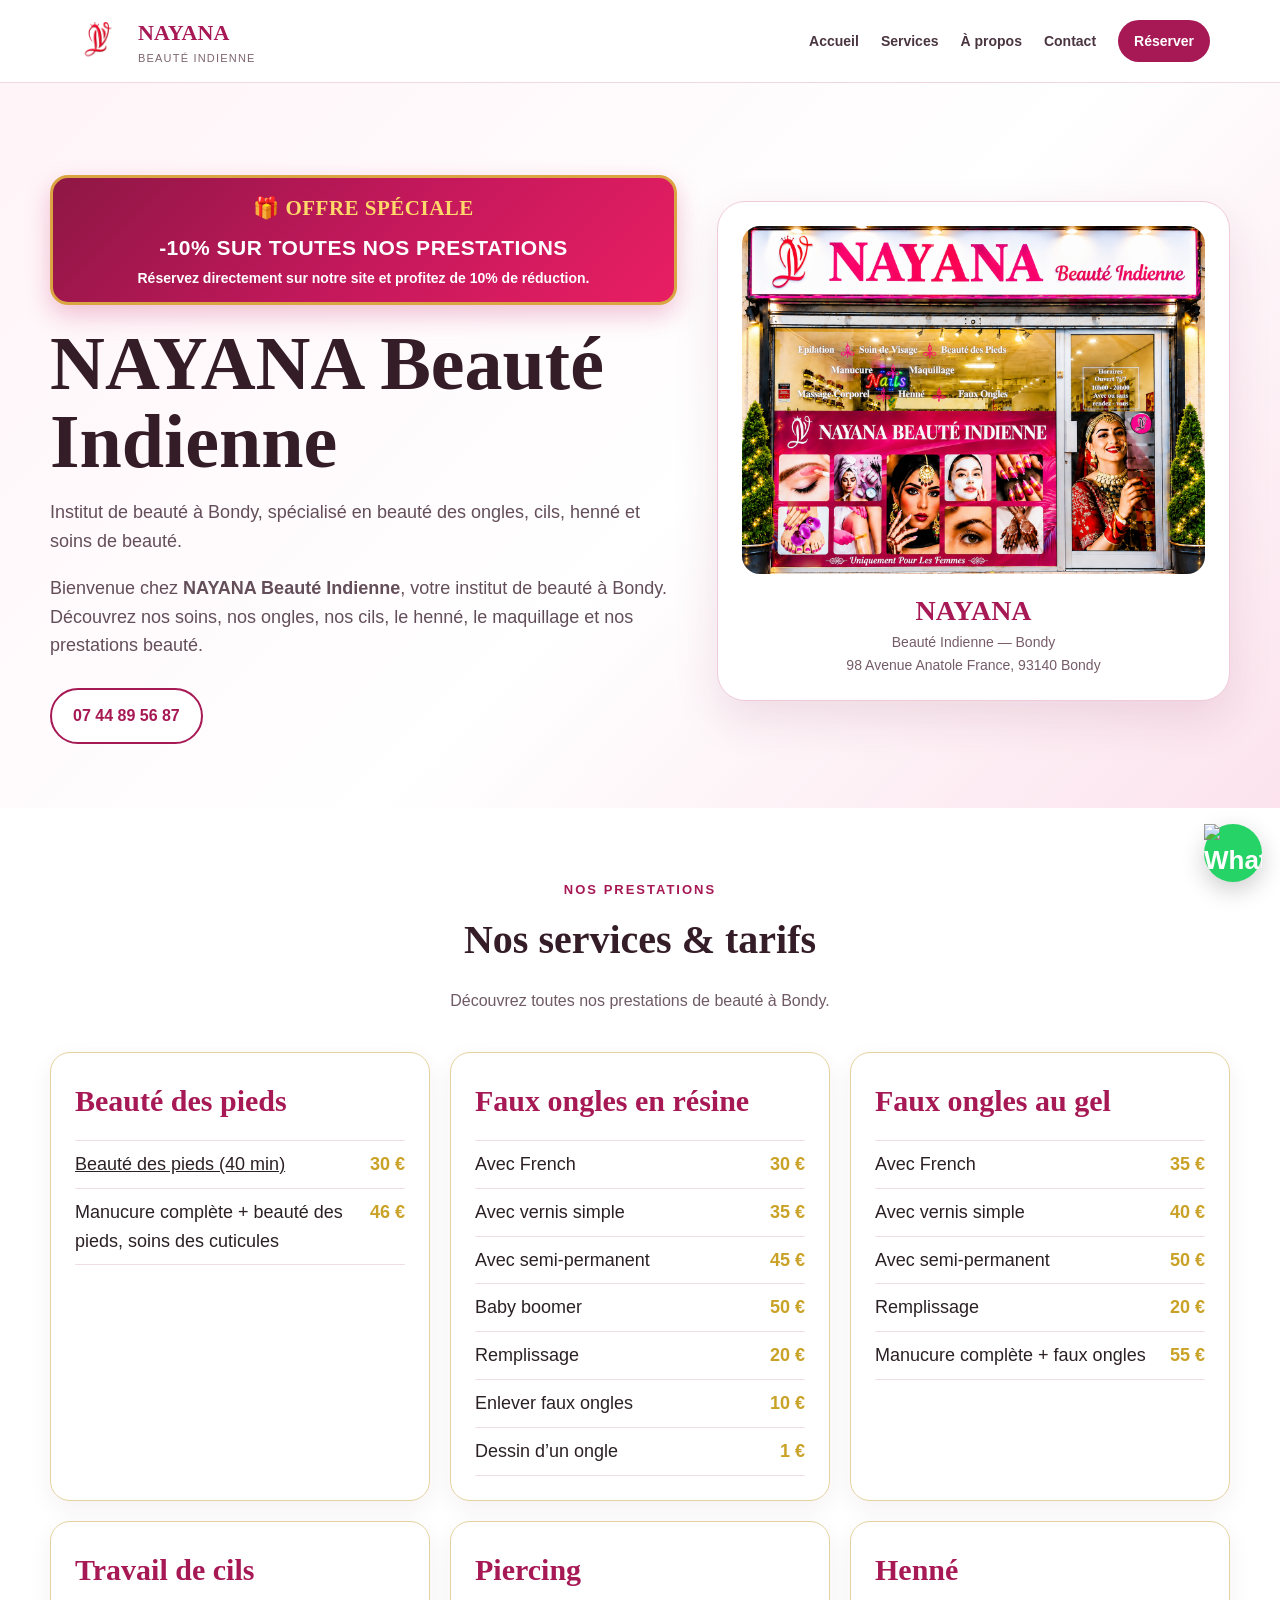
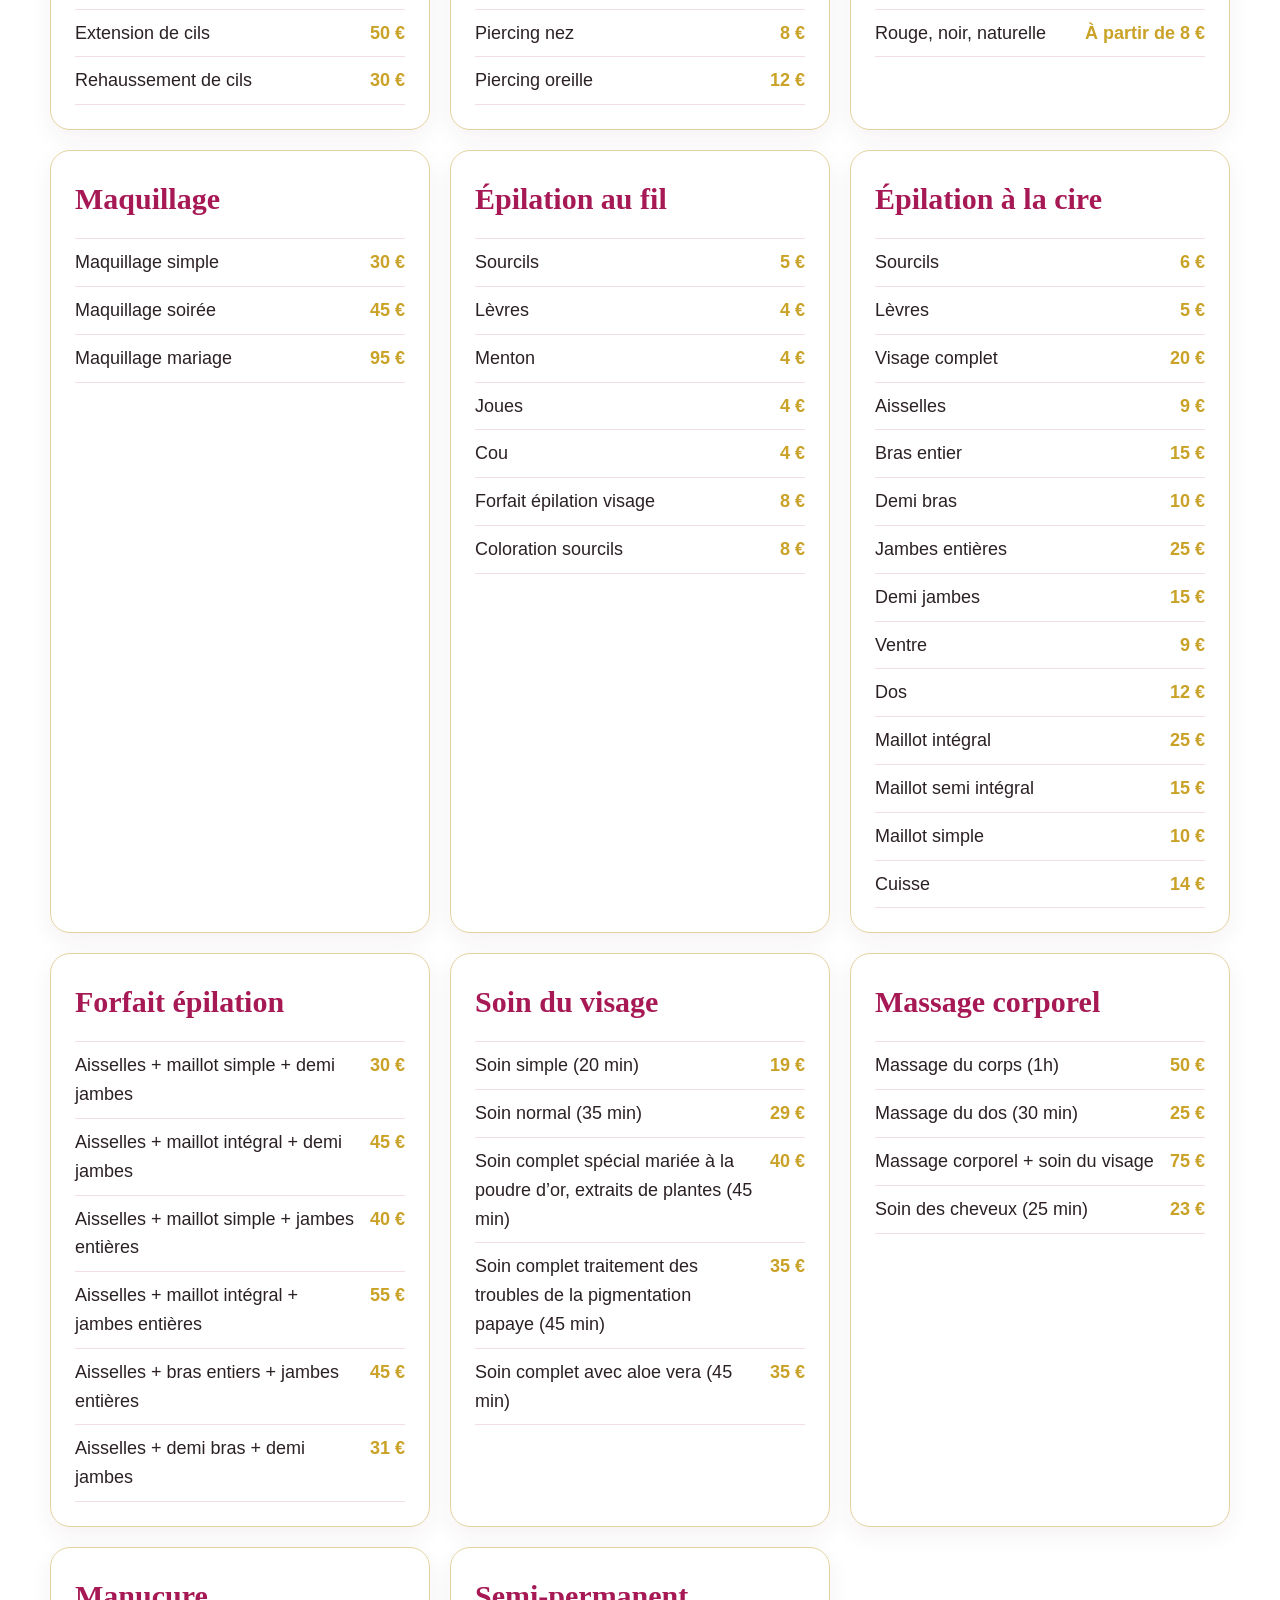
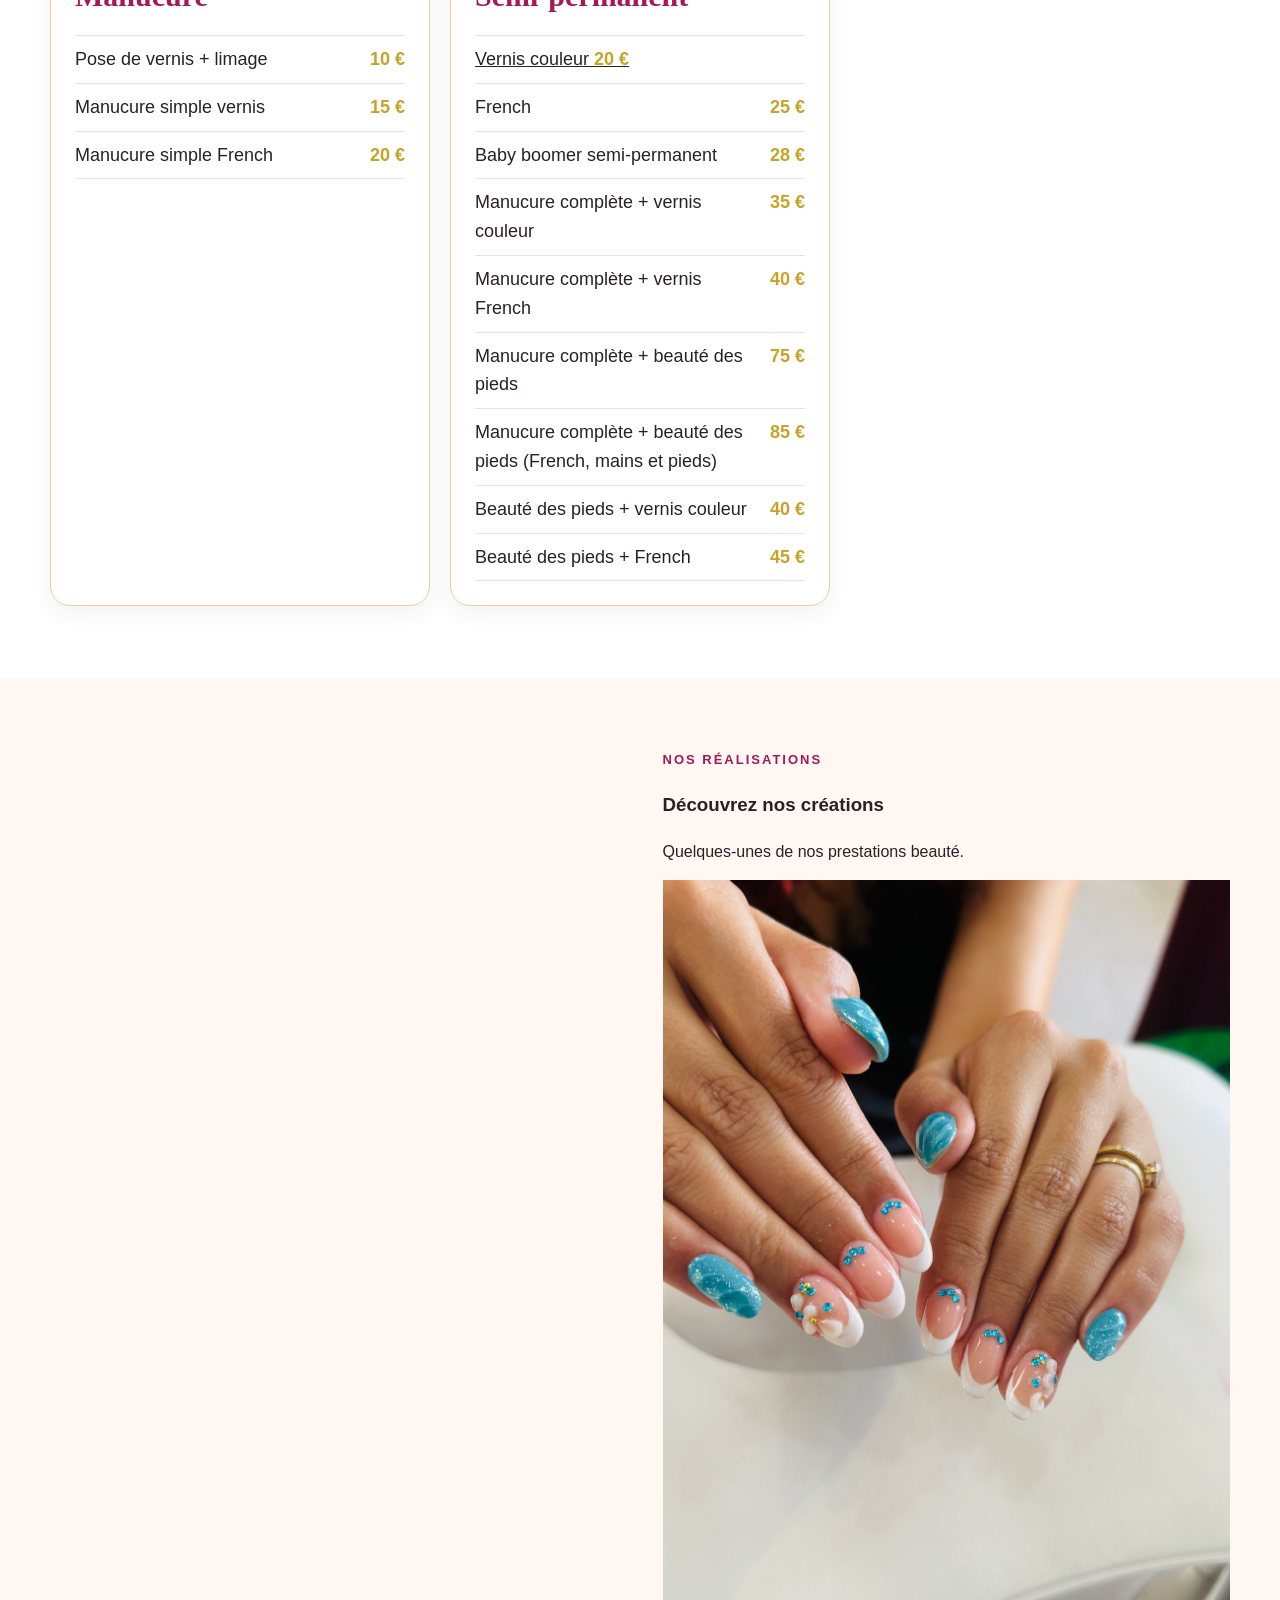
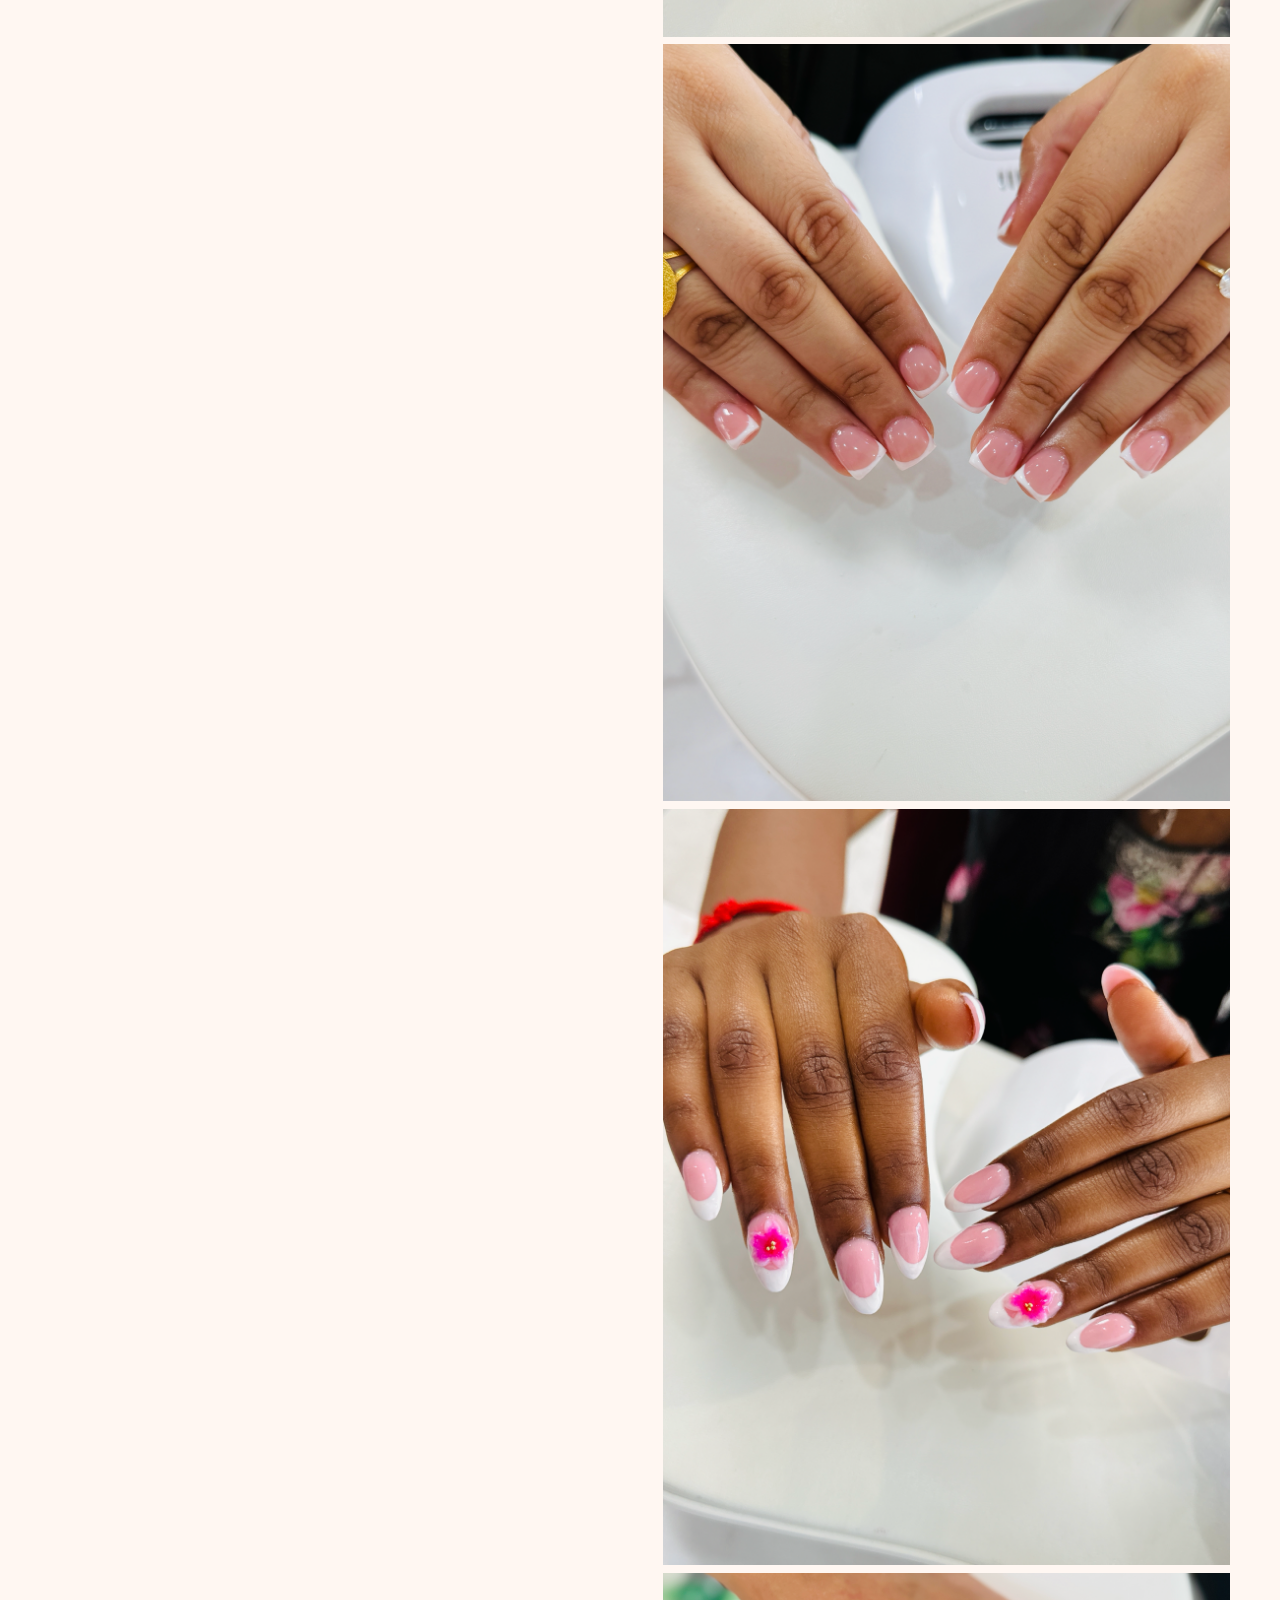
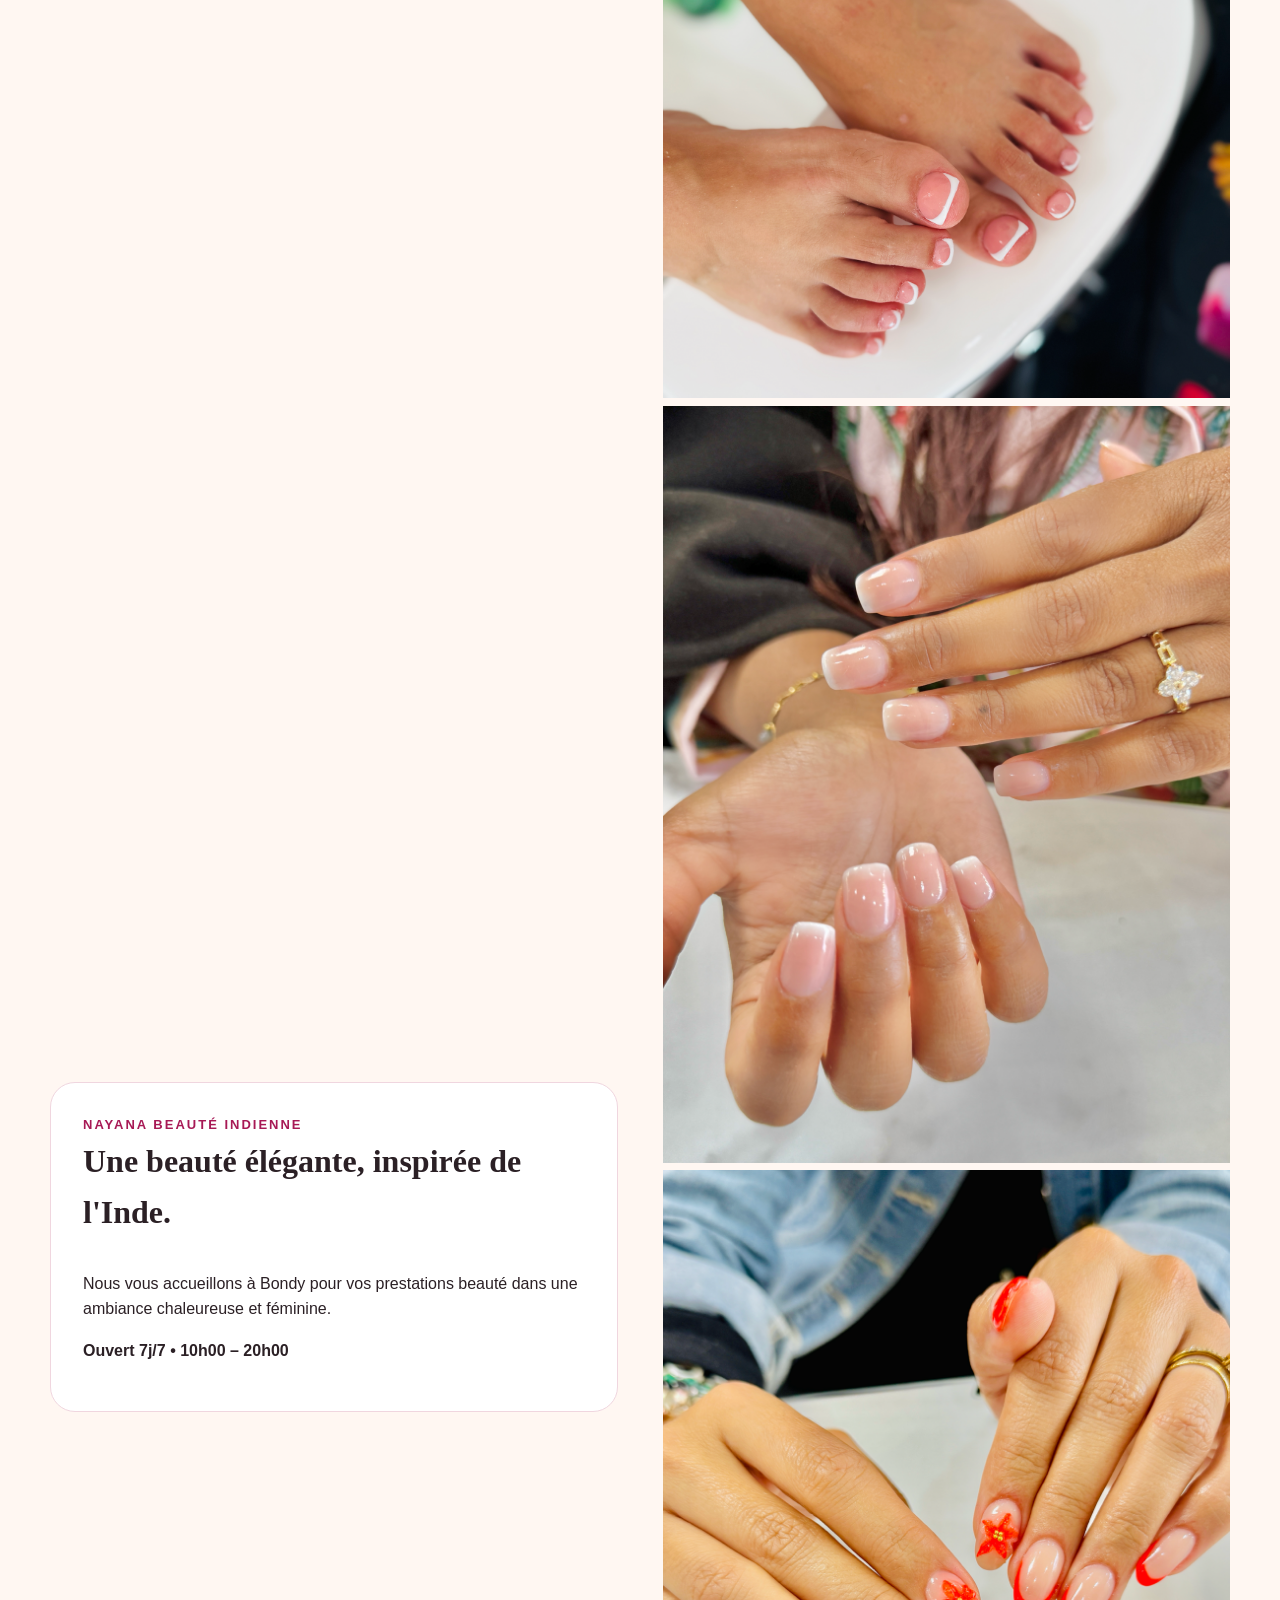
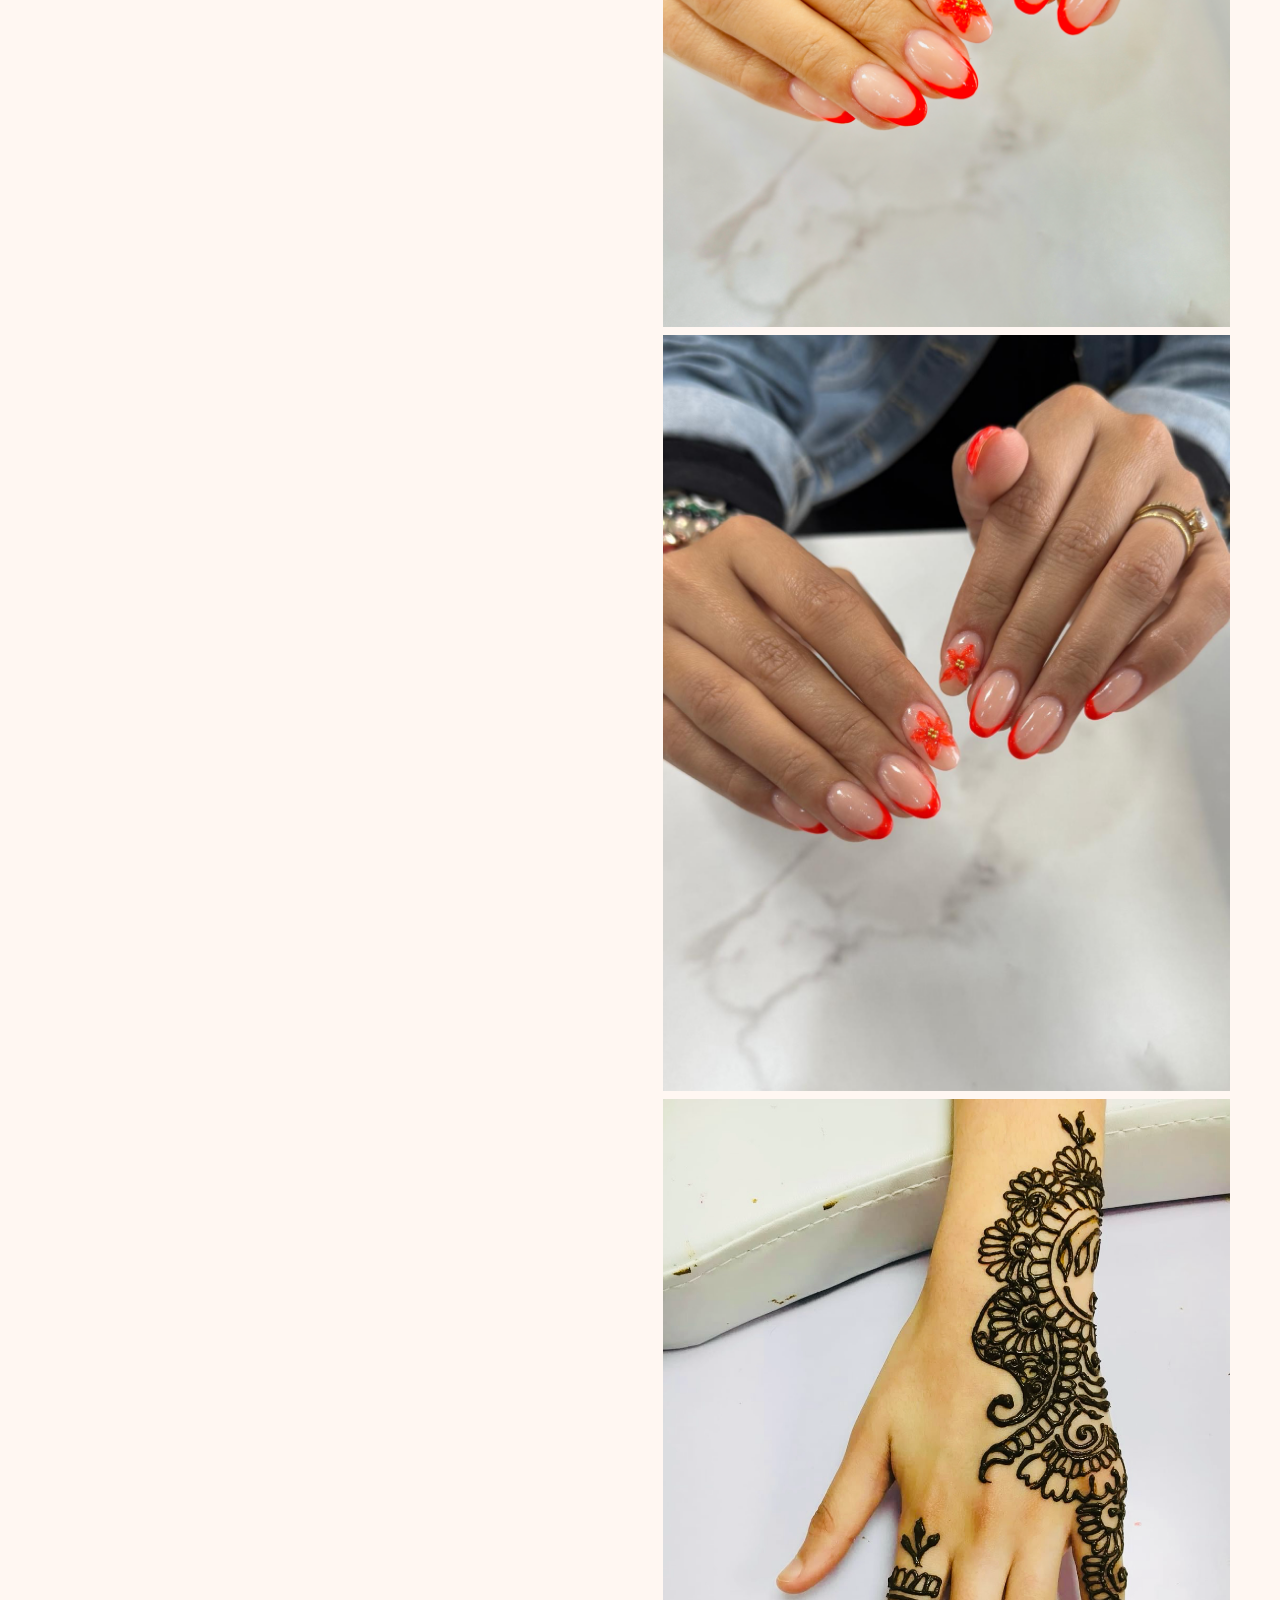
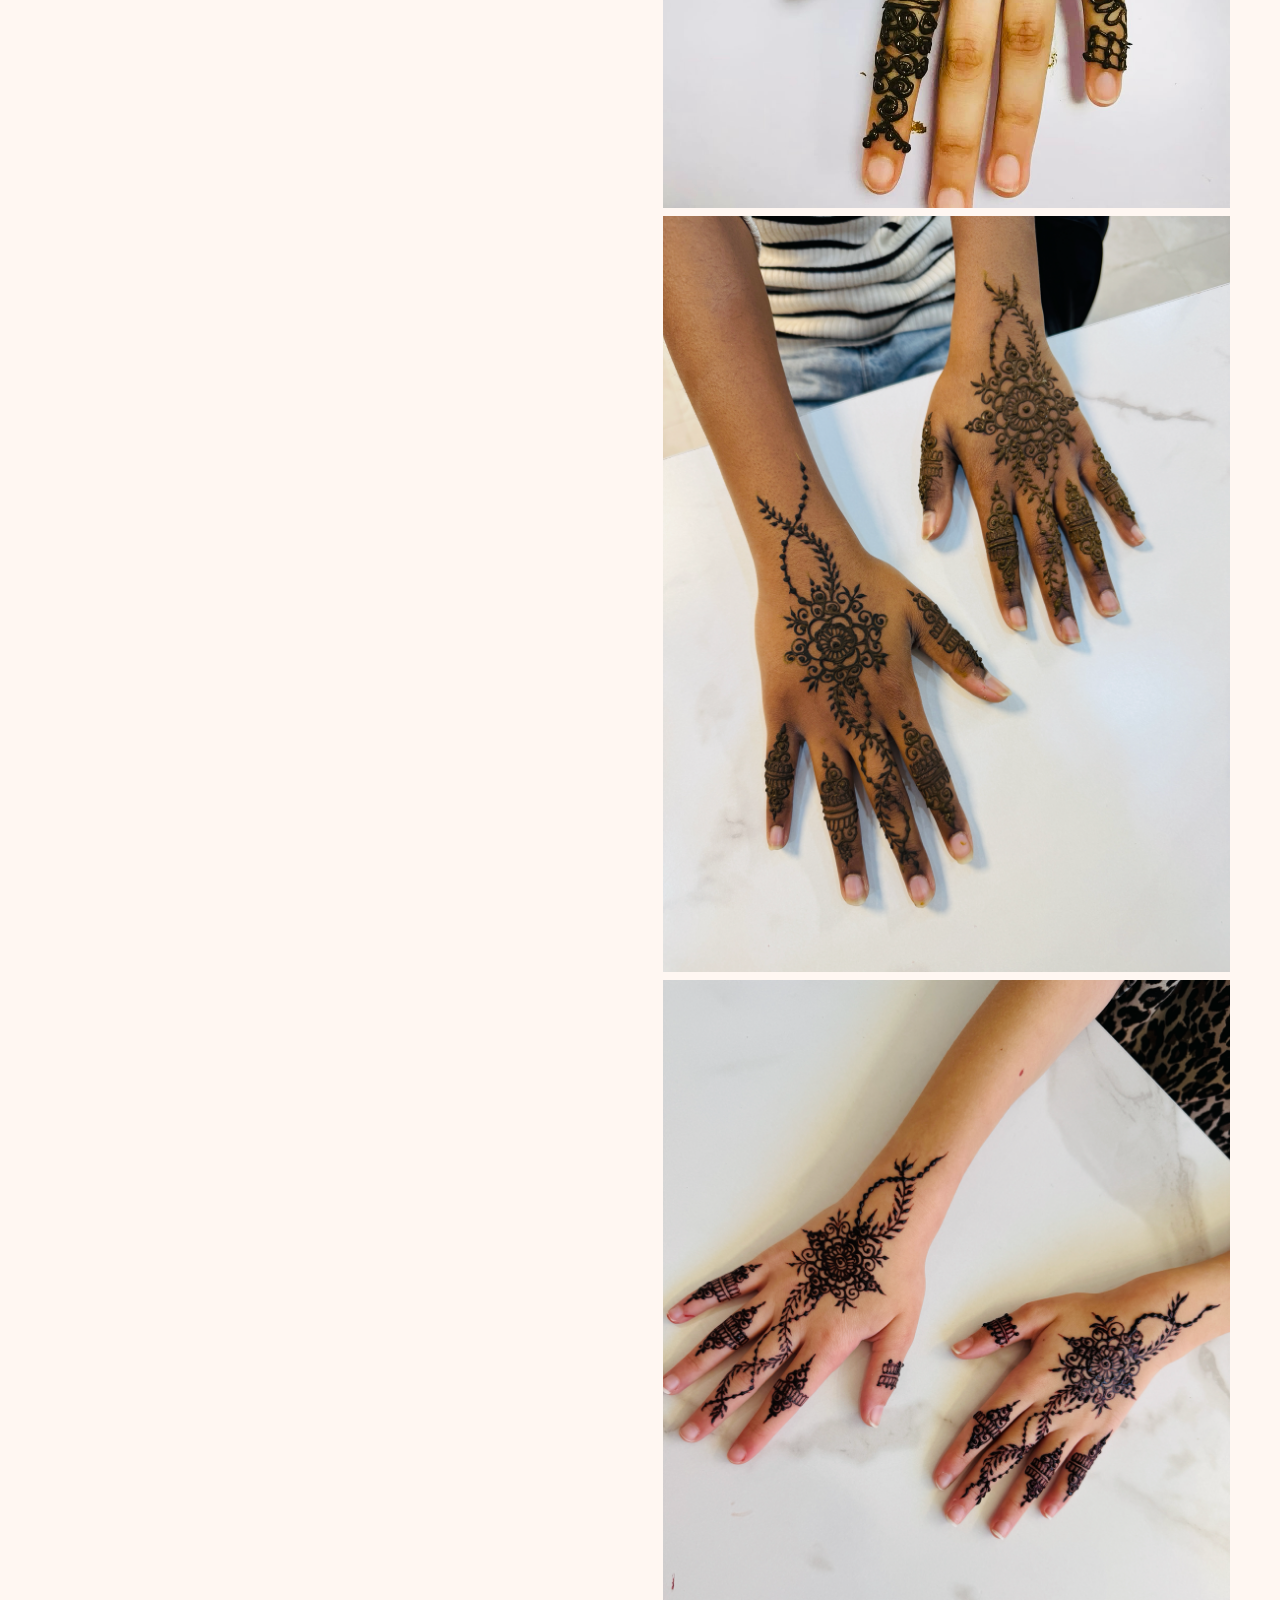
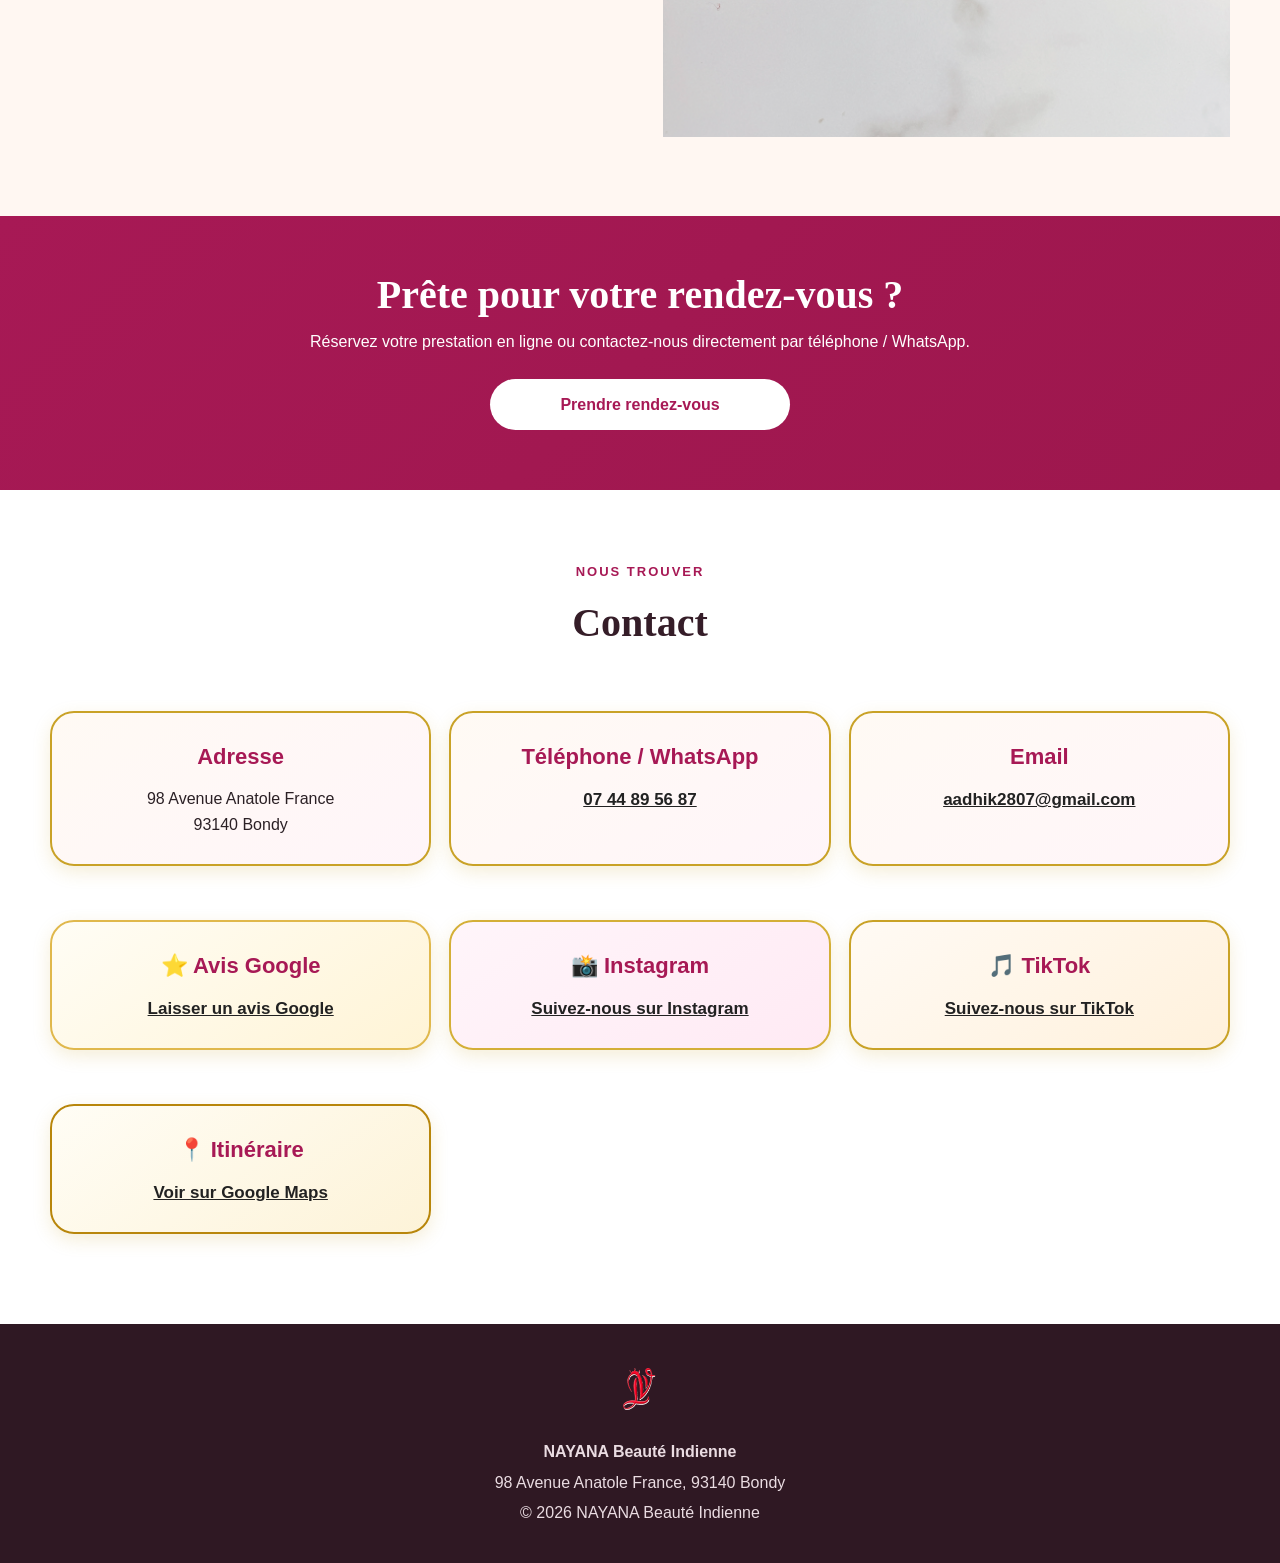
==== commit f97825a5: "Update index.html" ====
--- a/index.html
+++ b/index.html
@@ -499,7 +499,6 @@
       <p>Institut de beauté à Bondy, spécialisé en beauté des ongles, cils, henné et soins de beauté.</p>
       <p>Bienvenue chez <strong>NAYANA Beauté Indienne</strong>, votre institut de beauté à Bondy. Découvrez nos soins, nos ongles, nos cils, le henné, le maquillage et nos prestations beauté.</p>
       <div class="hero-actions">
-        <a class="btn btn-primary" href="./Booking.html">Prendre rendez-vous</a>
     
         <a class="btn btn-outline" href="tel:+33744895687">07 44 89 56 87</a>
       </div>
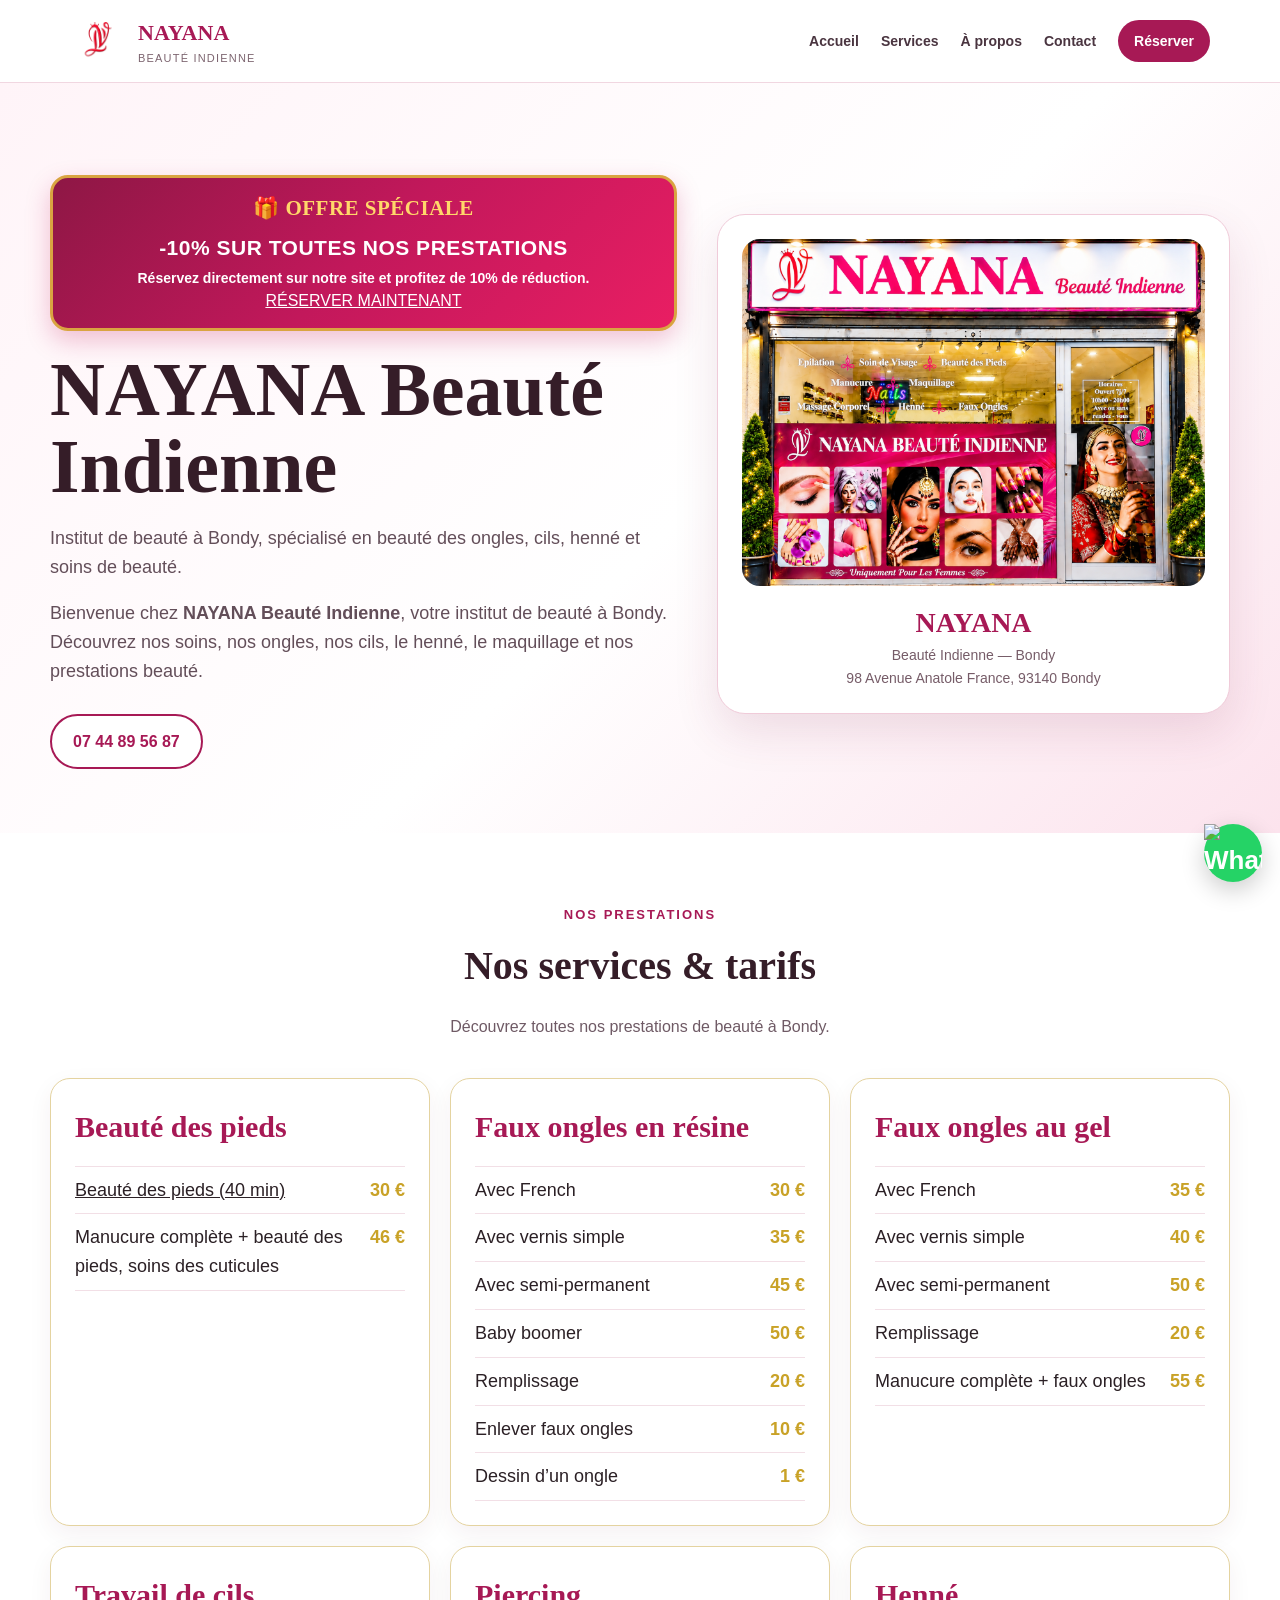
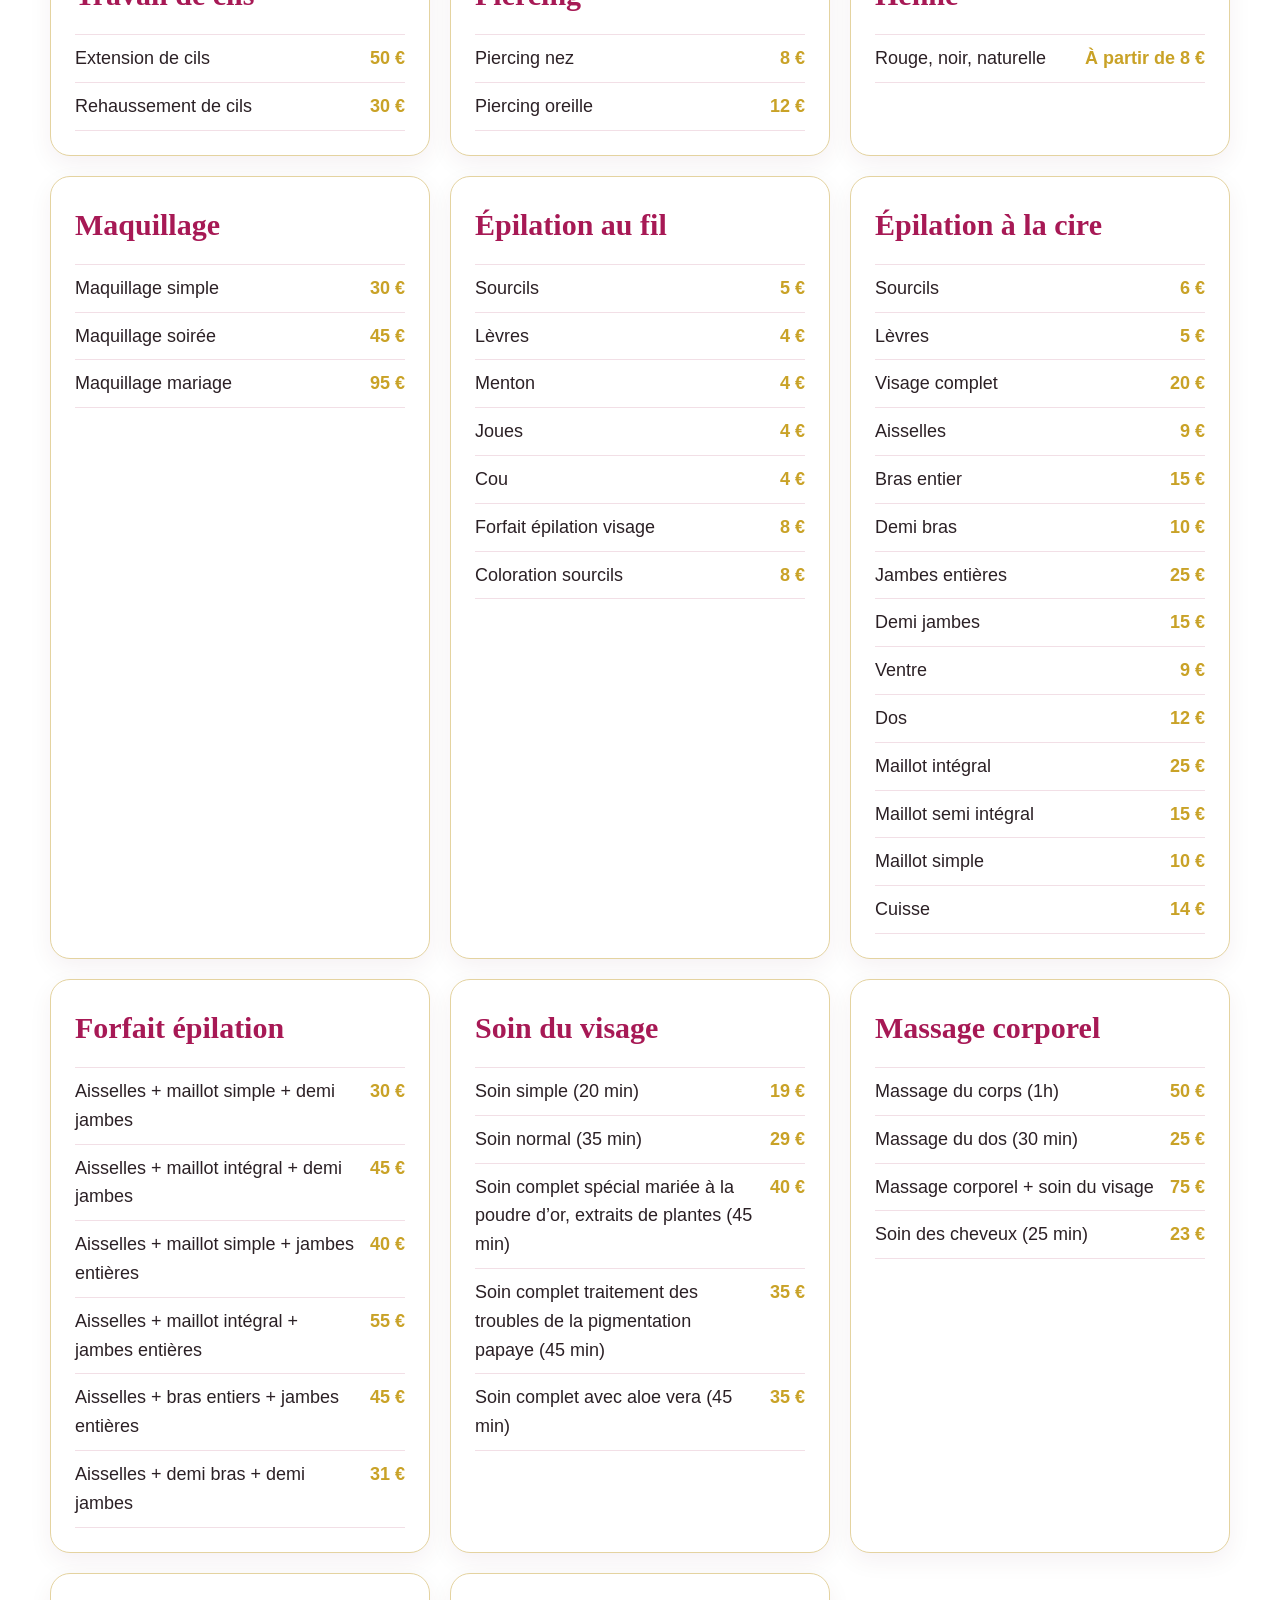
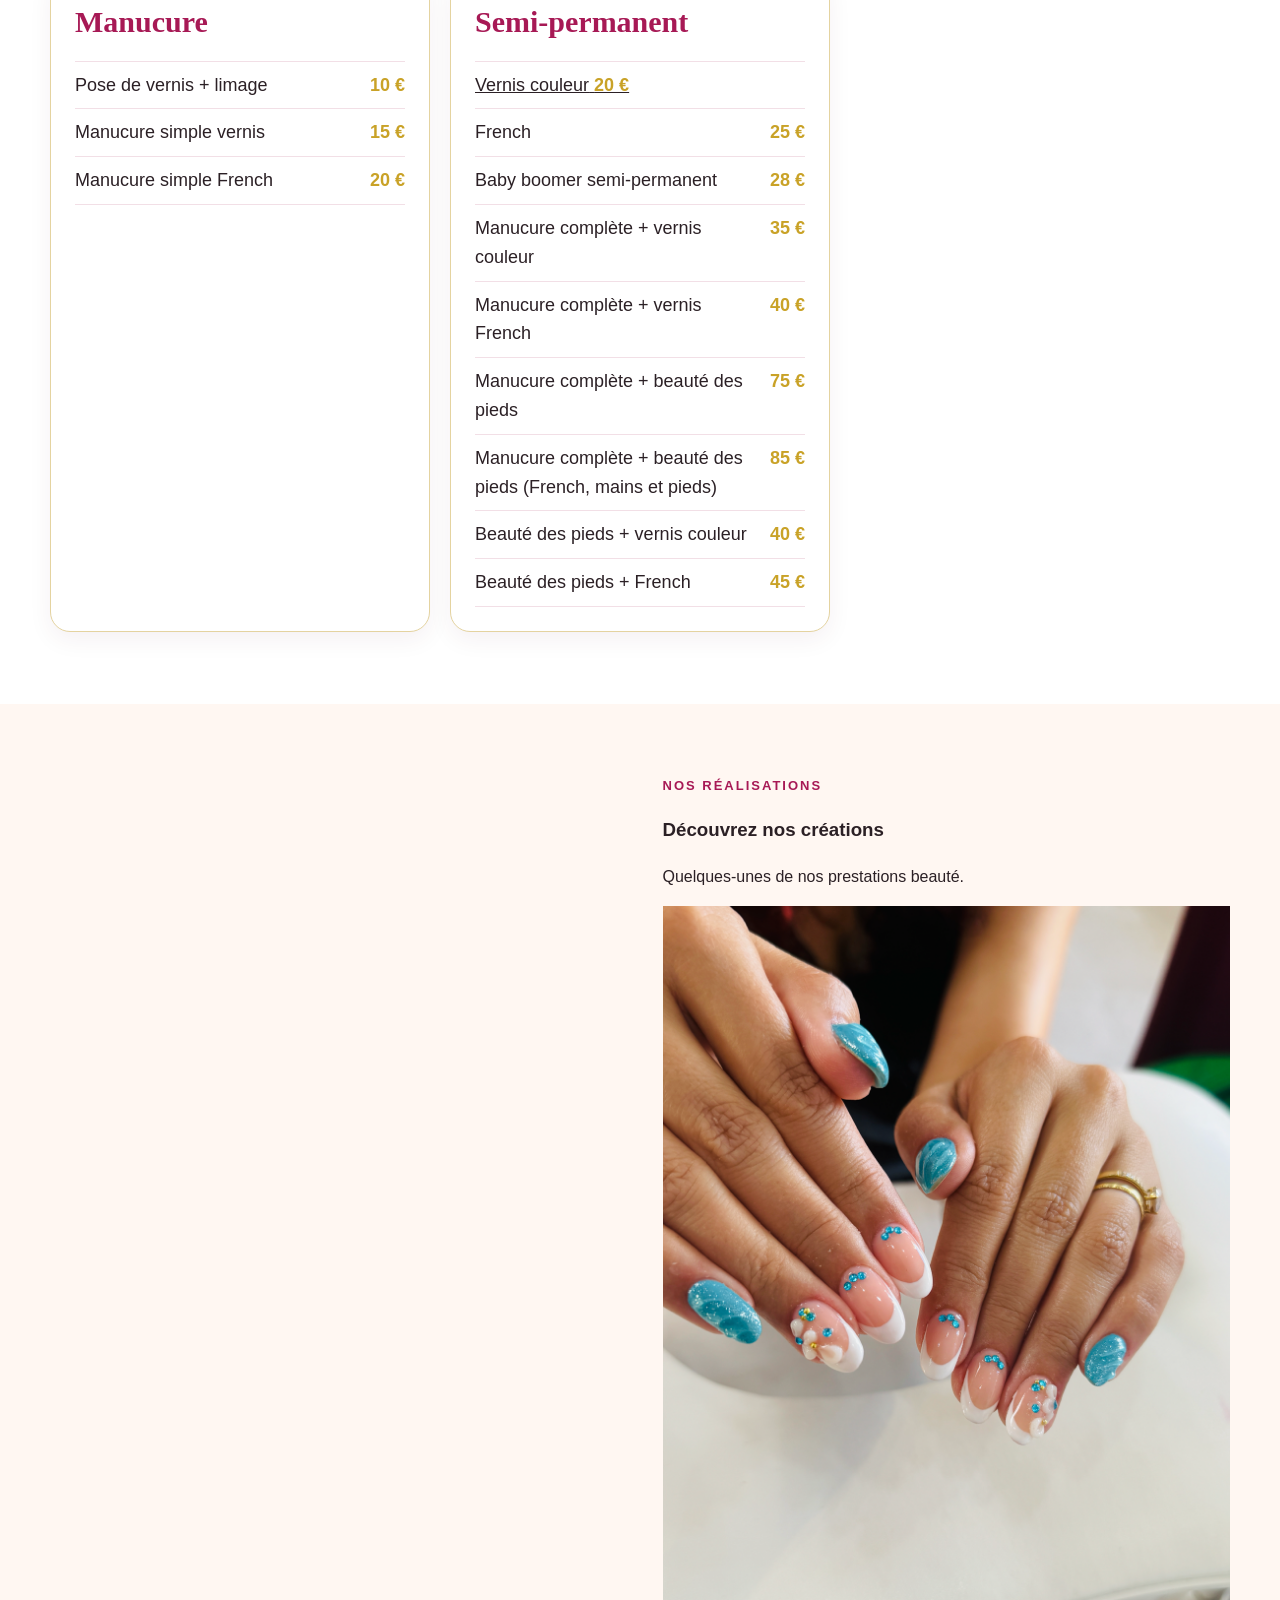
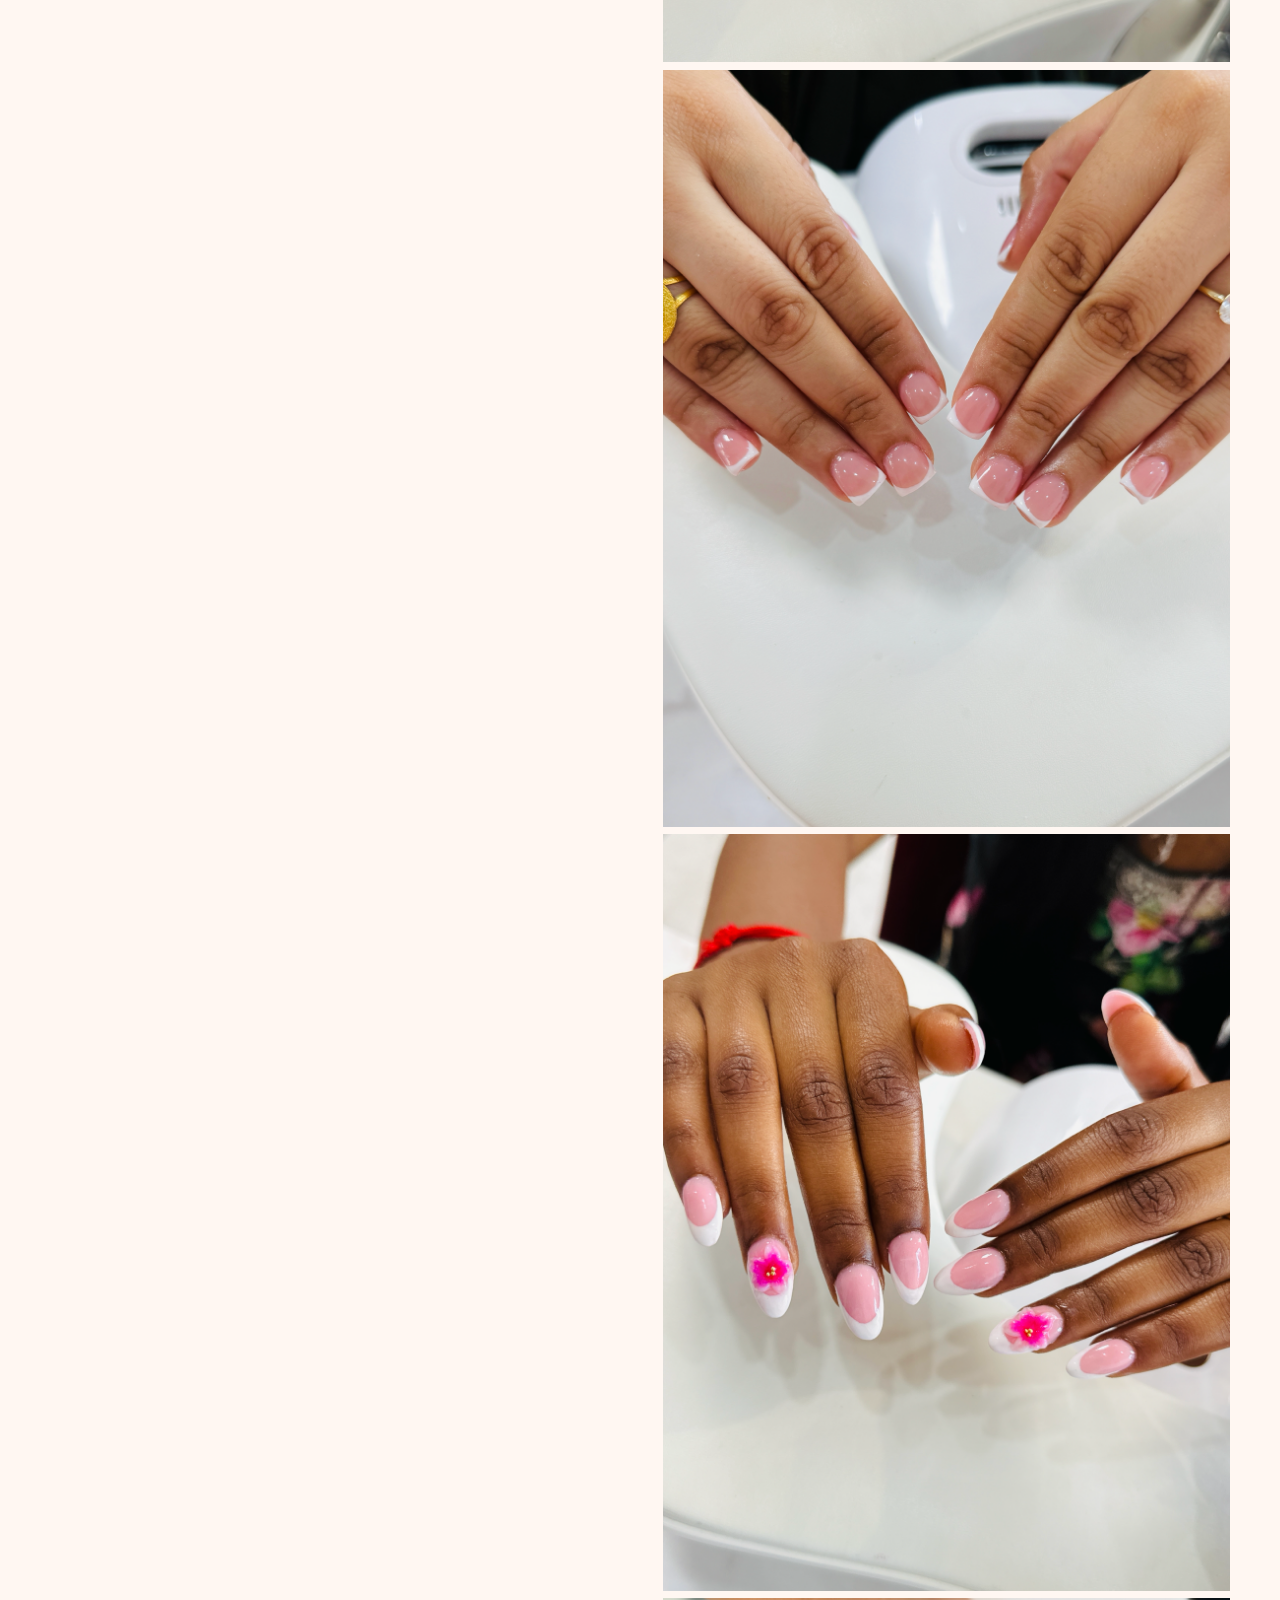
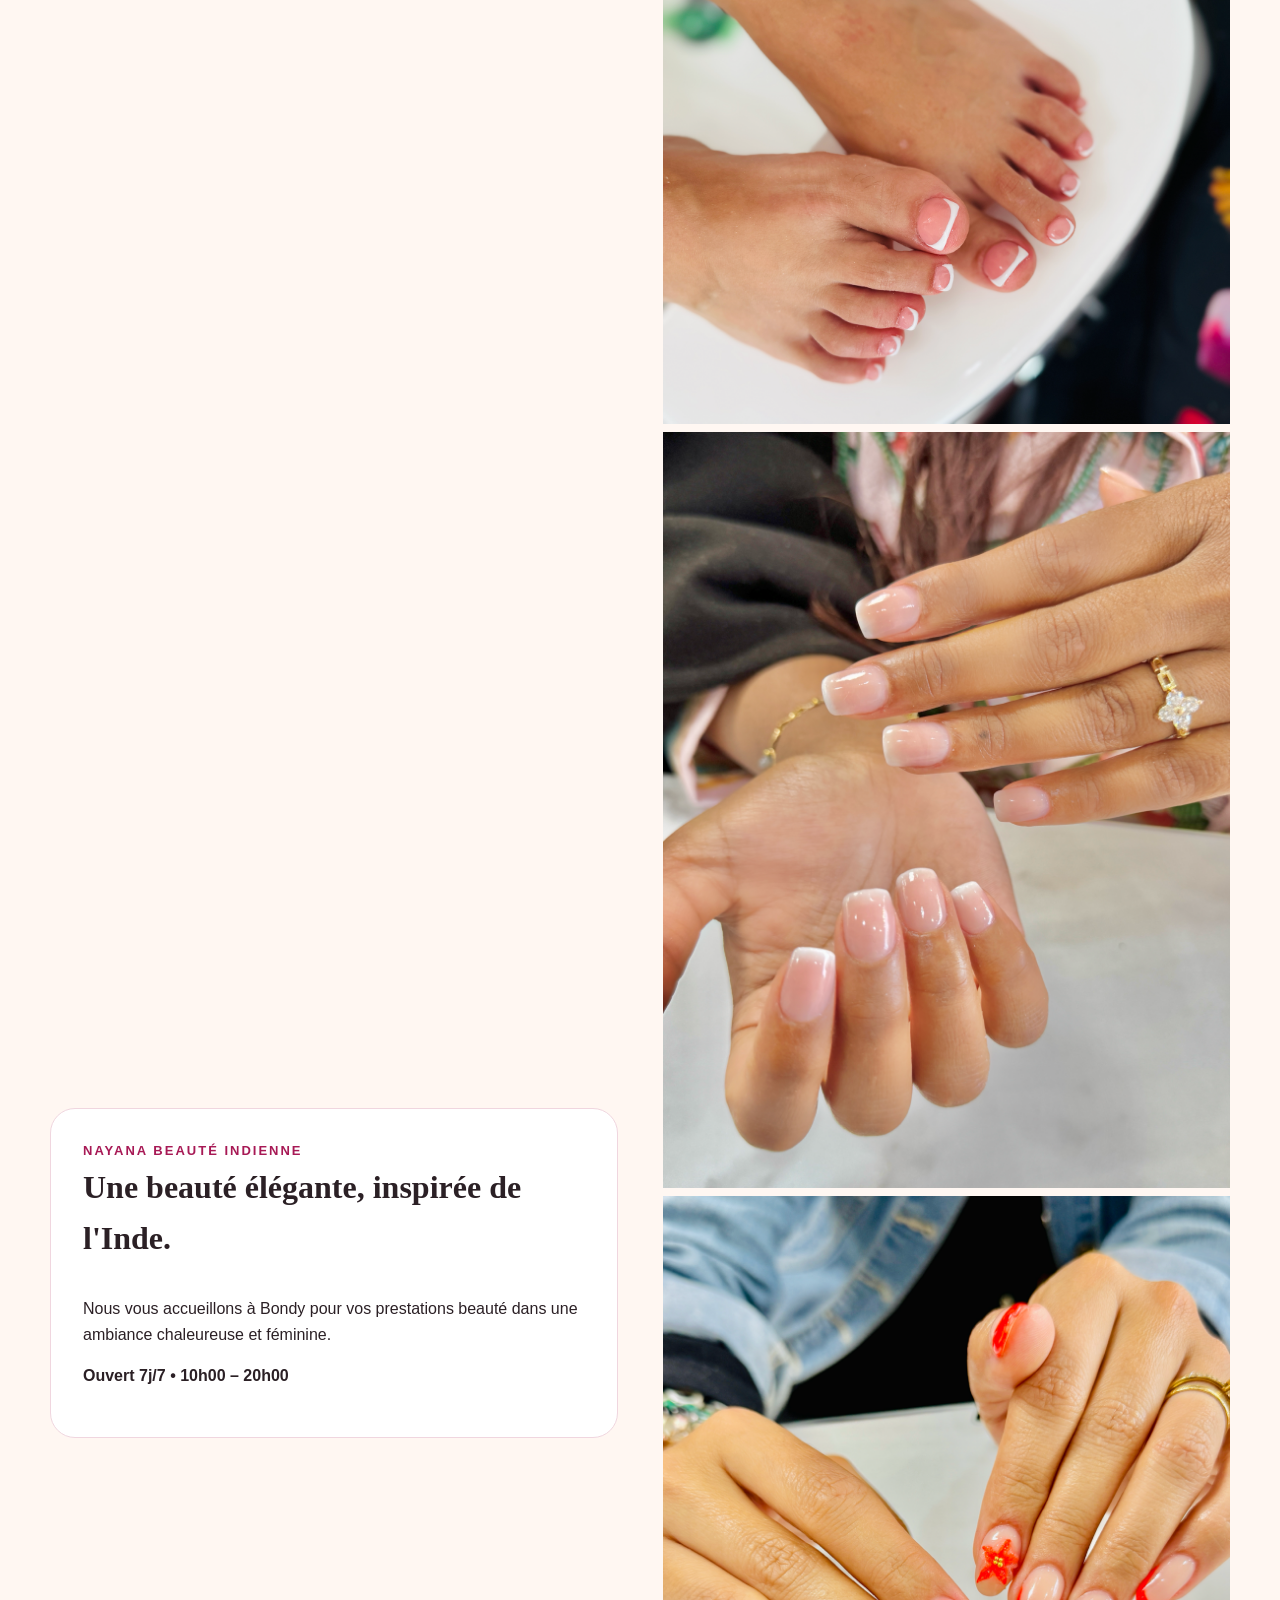
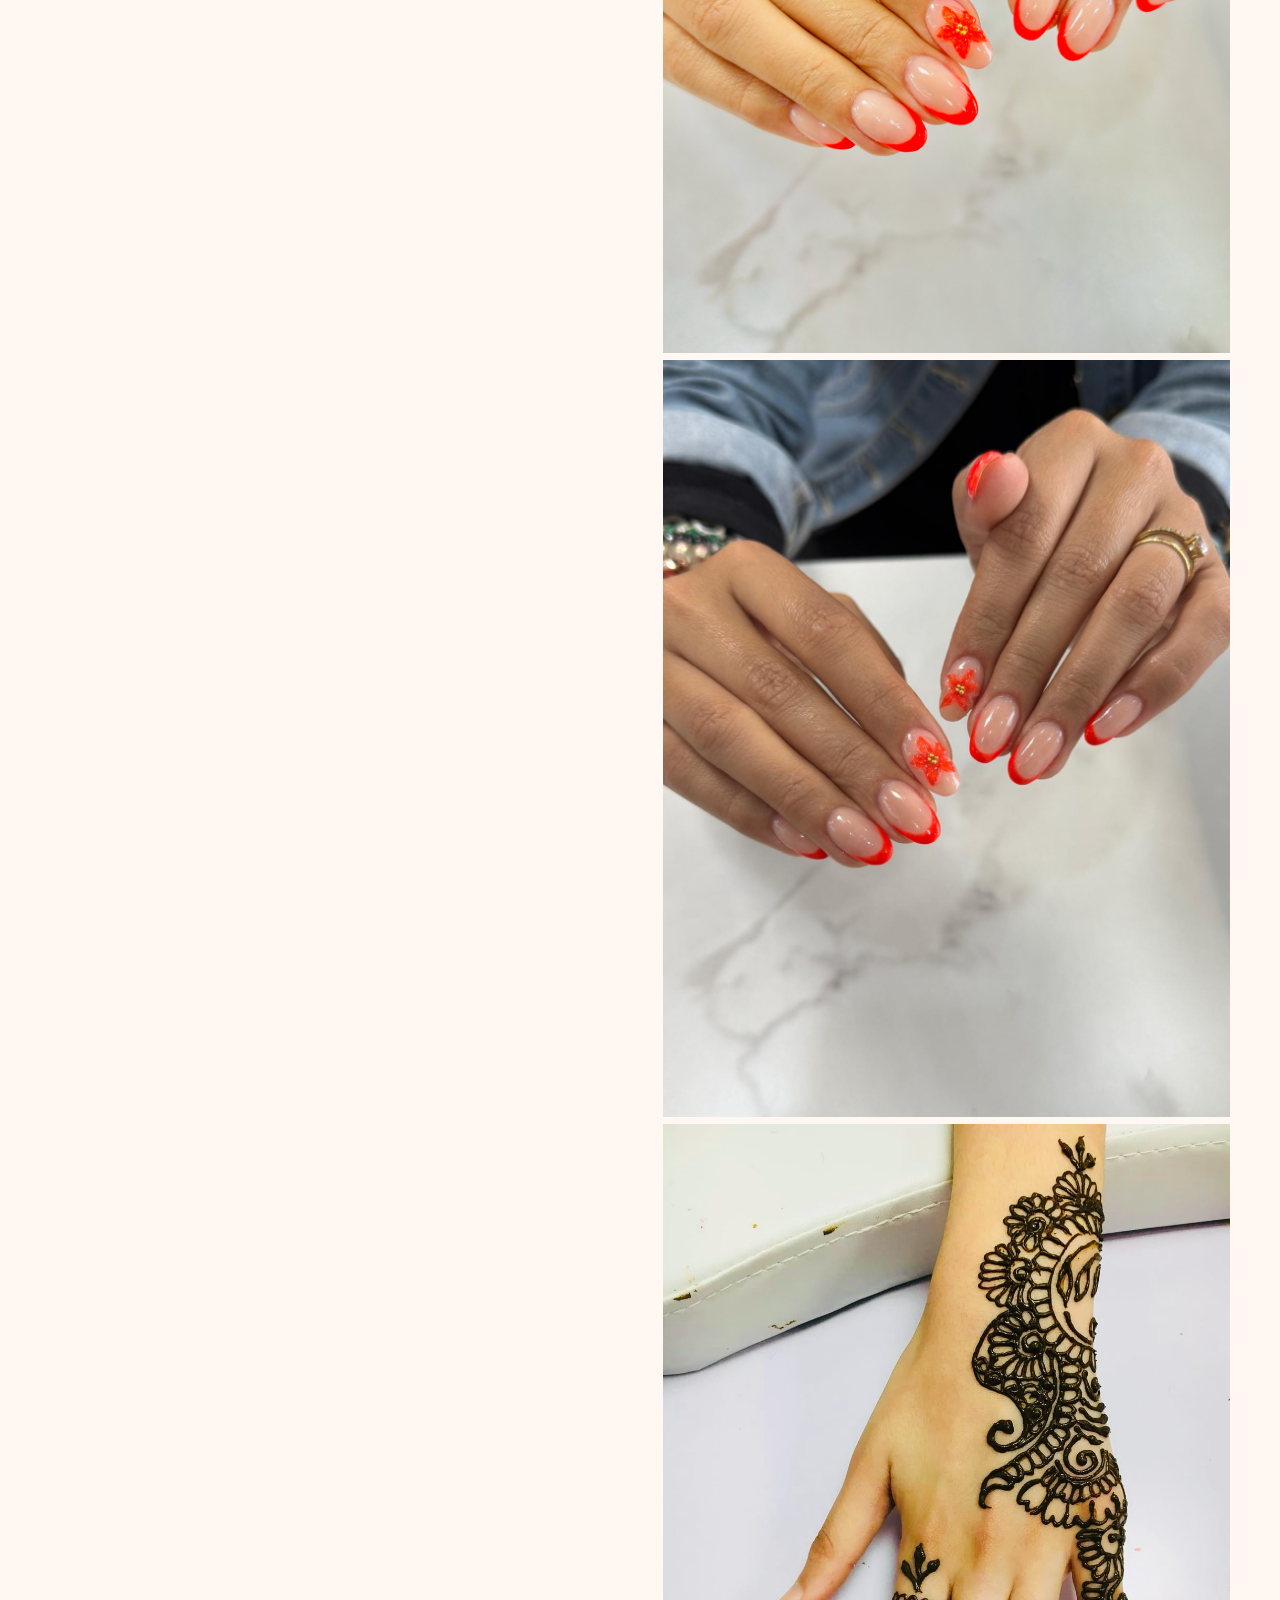
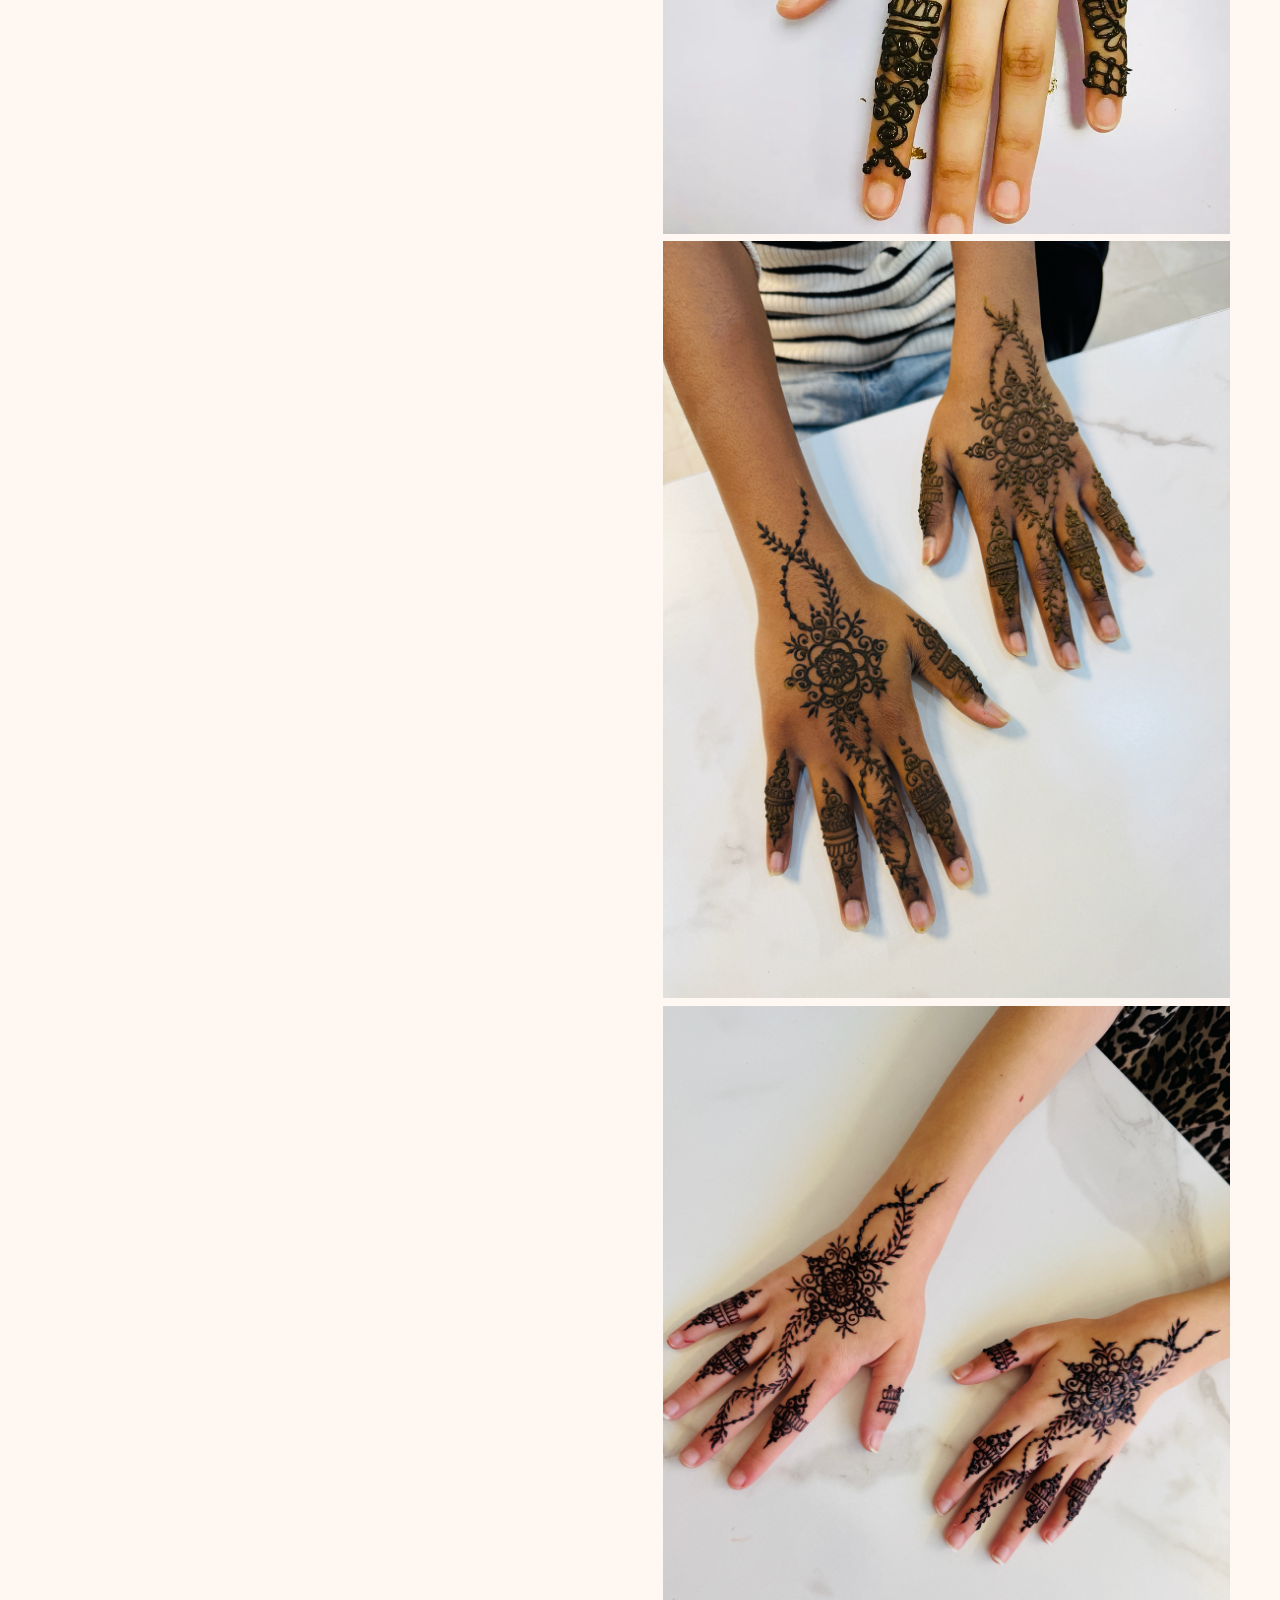
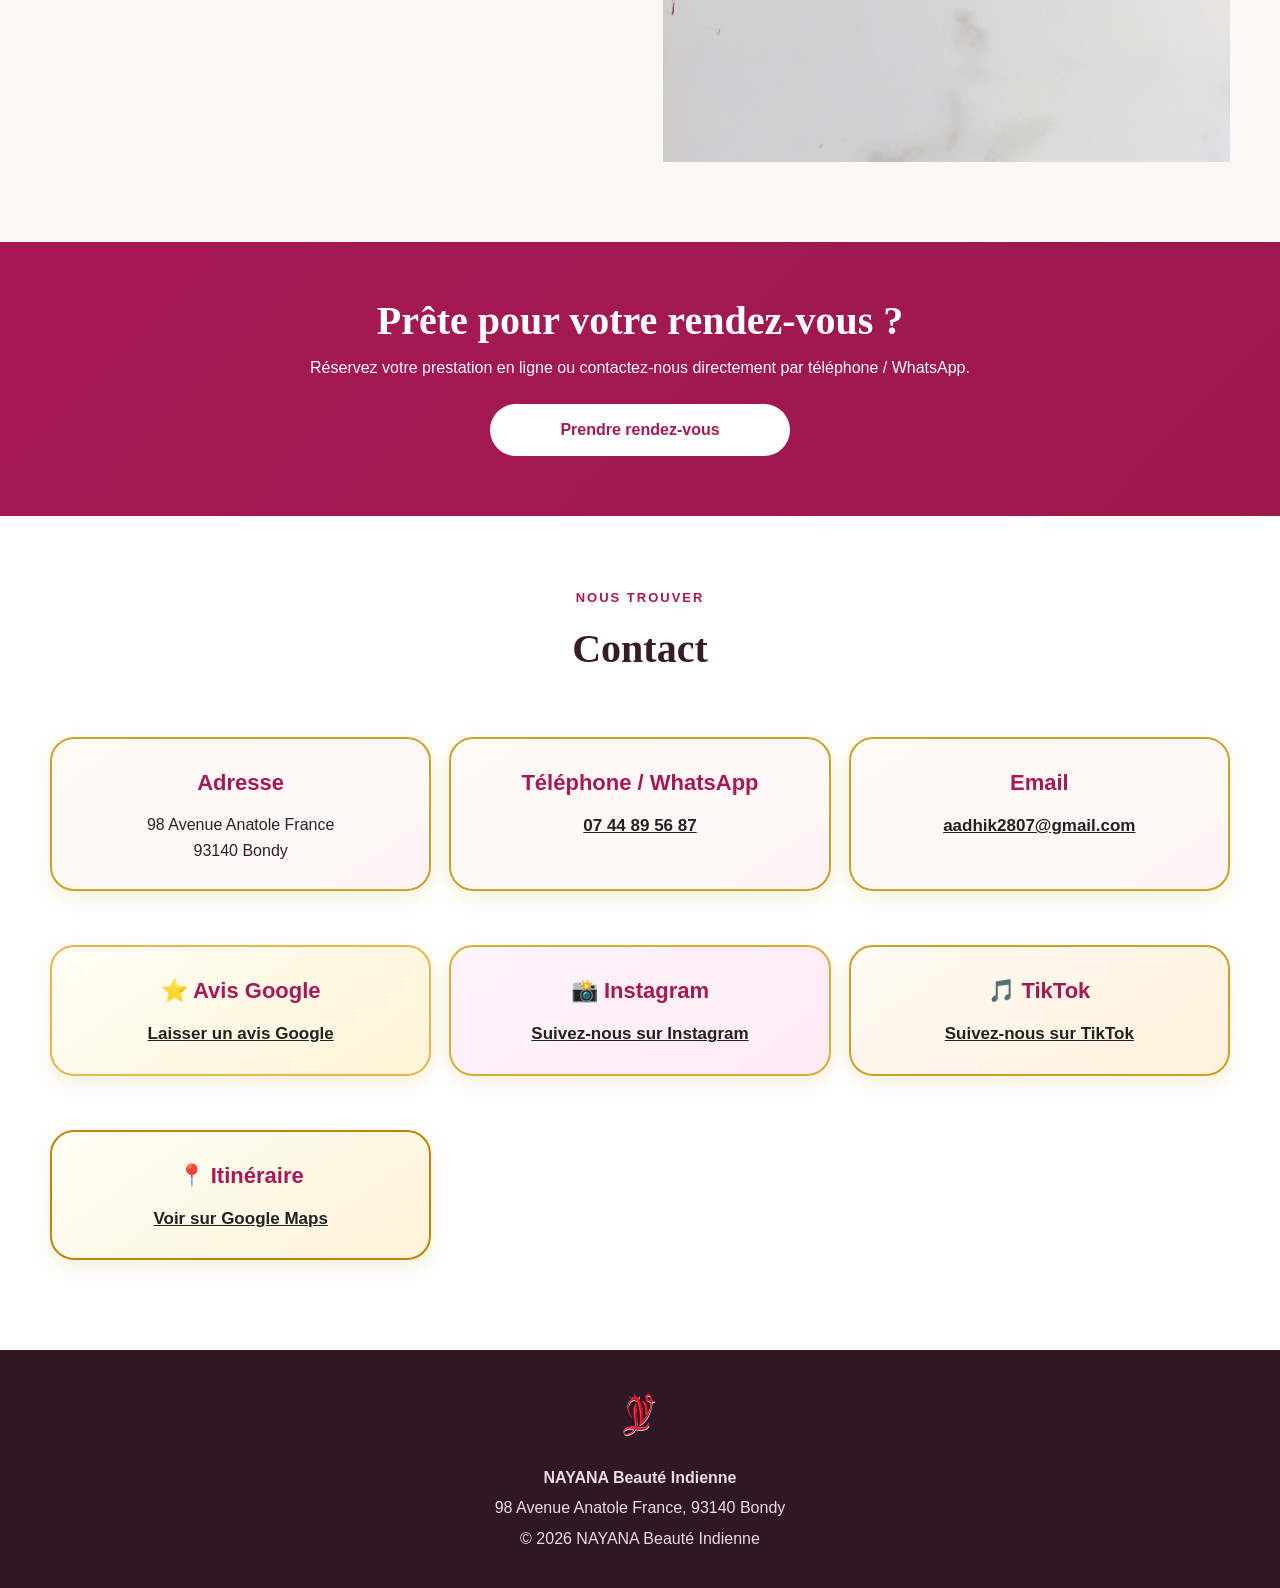
==== commit 5ee256b2: "Update index.html" ====
--- a/index.html
+++ b/index.html
@@ -493,6 +493,9 @@
   <div class="offer-text">
     Réservez directement sur notre site et profitez de 10% de réduction.
   </div>
+  <a class="offer-btn" href="./Booking.html">
+  RÉSERVER MAINTENANT
+</a>
 </div>
 
       <h1>NAYANA Beauté Indienne</h1>
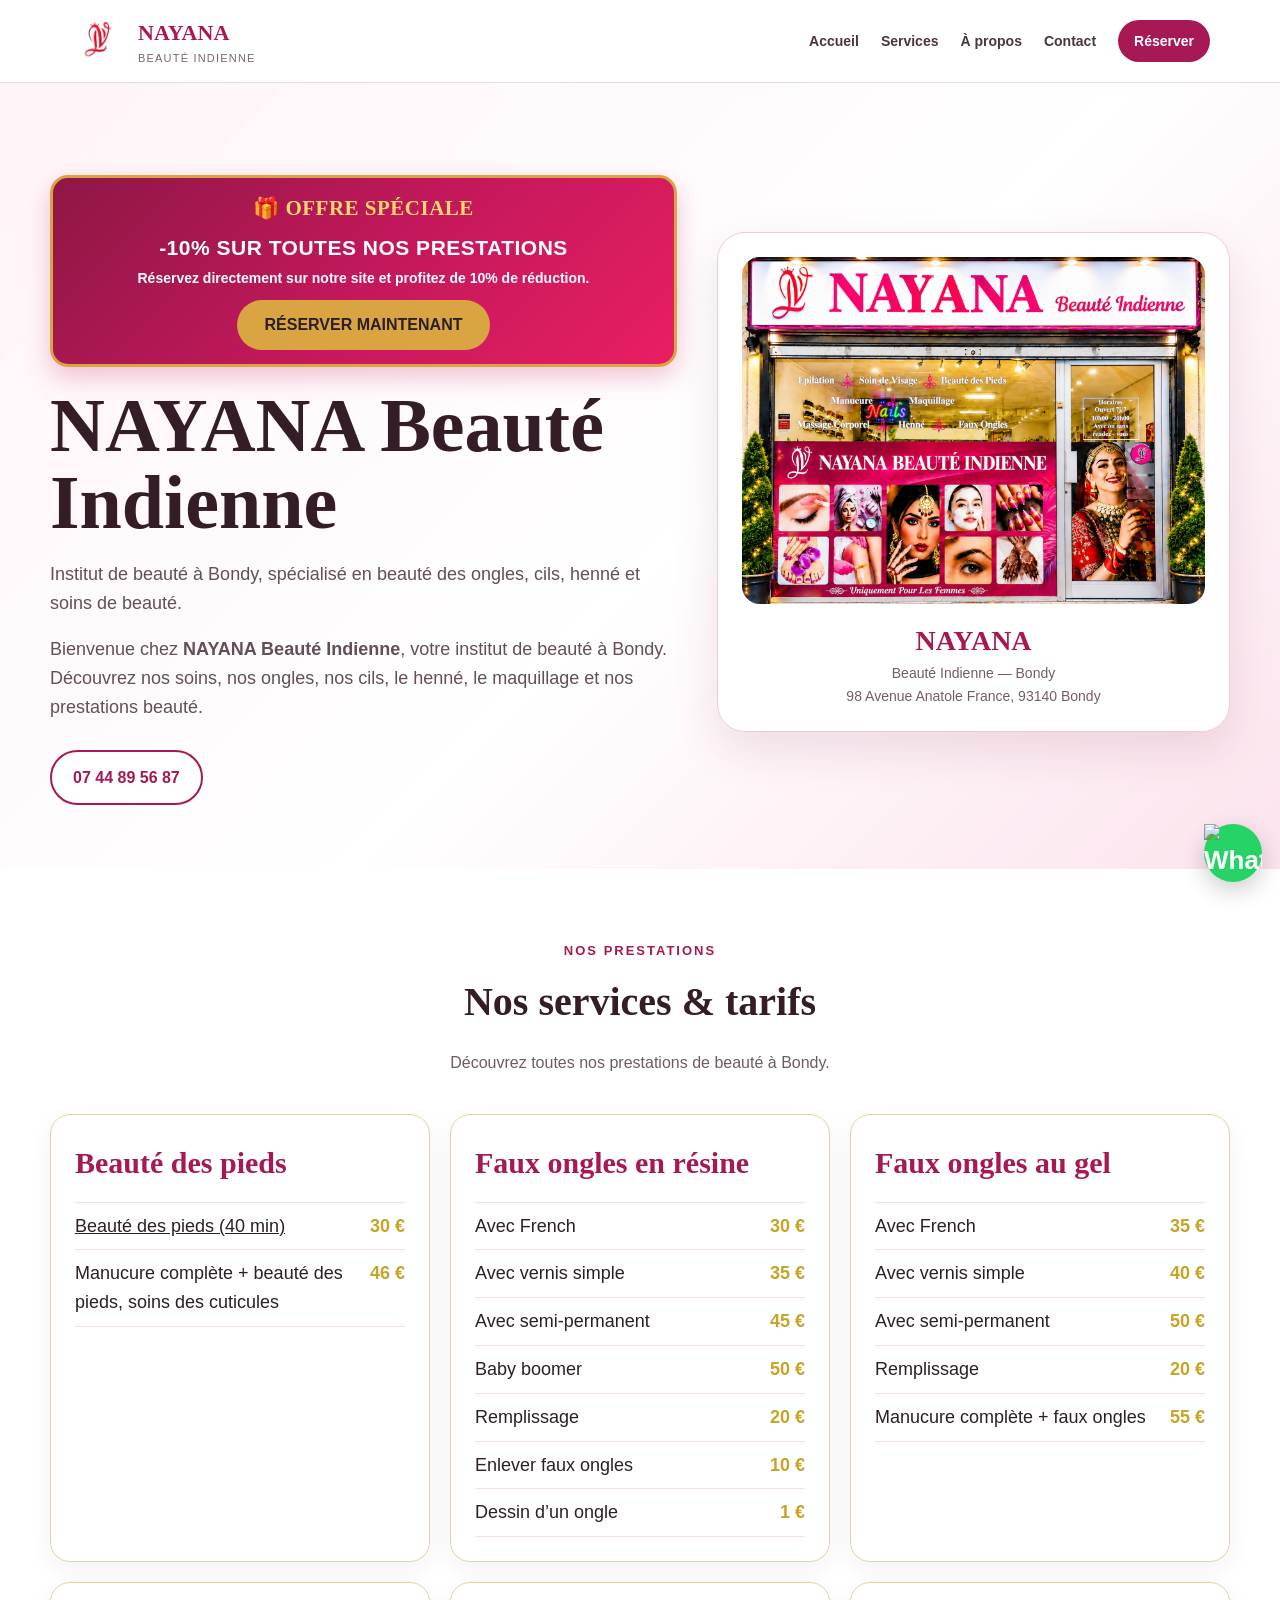
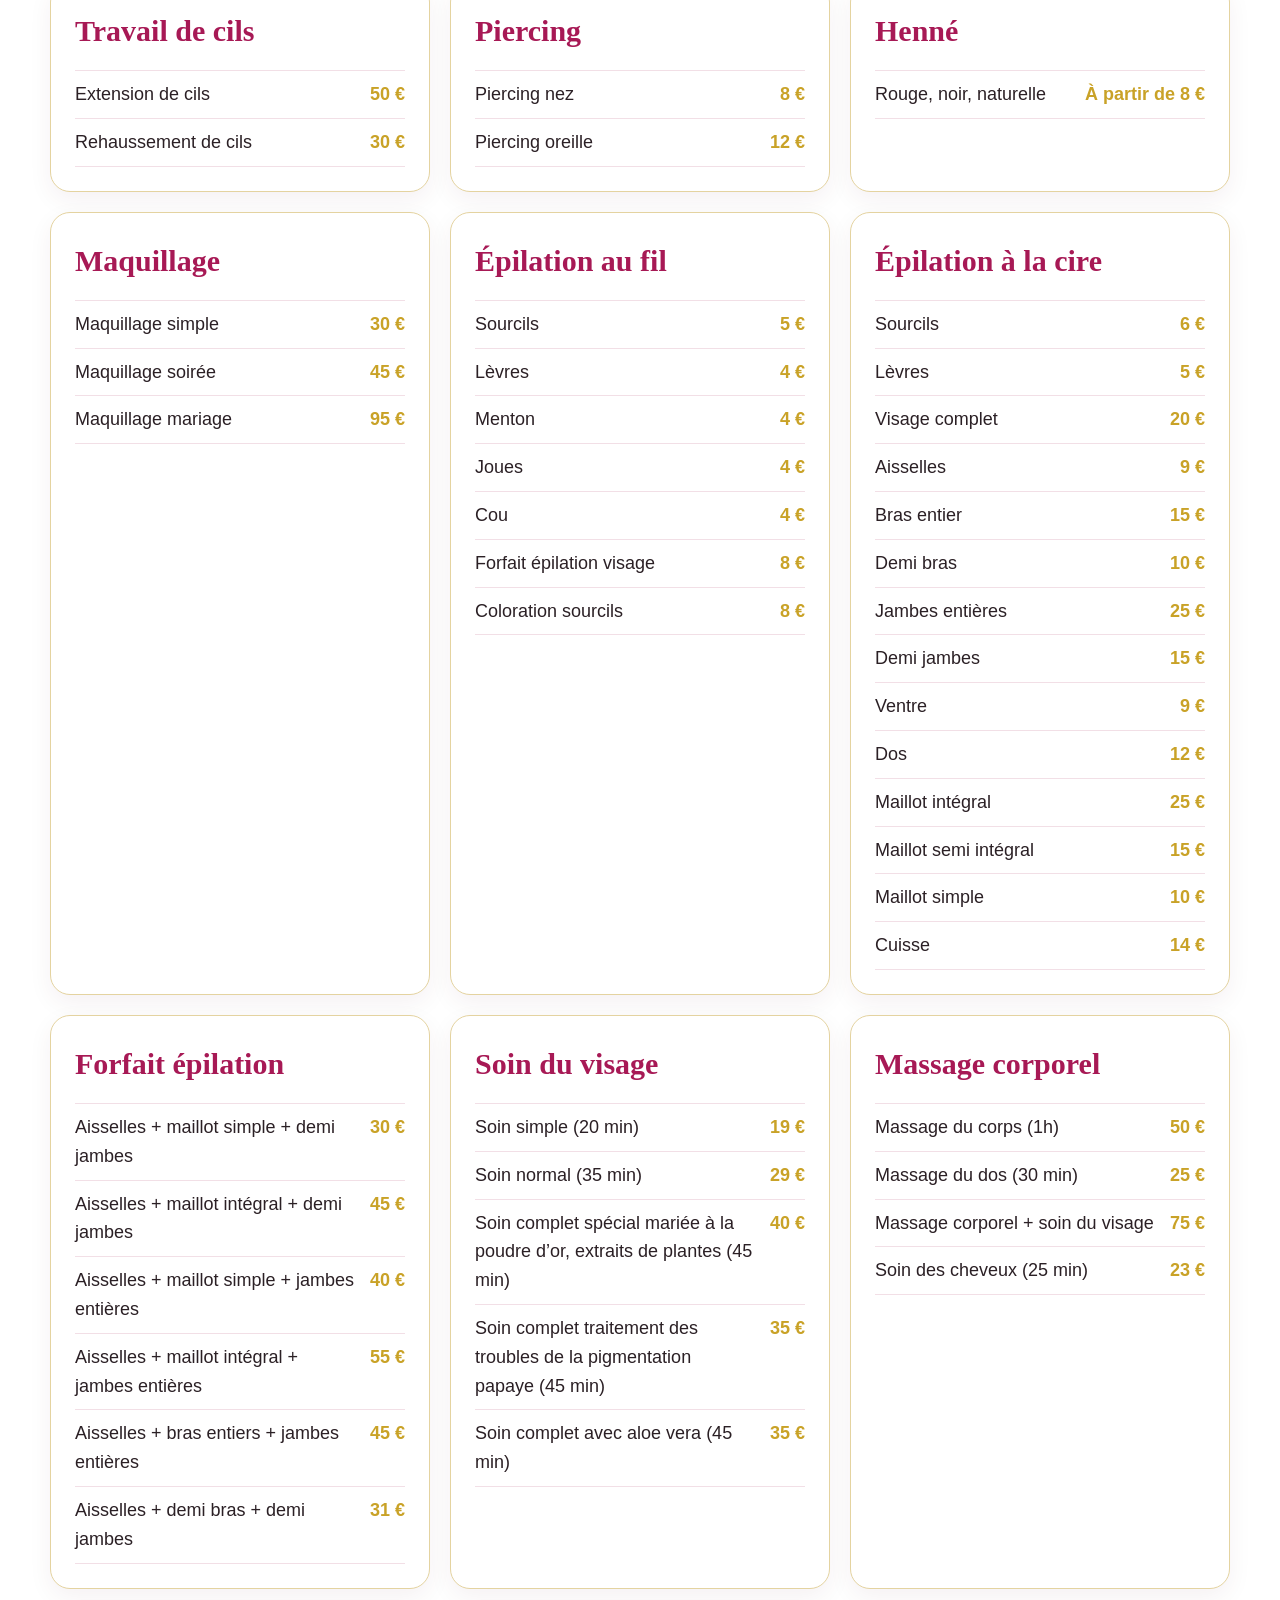
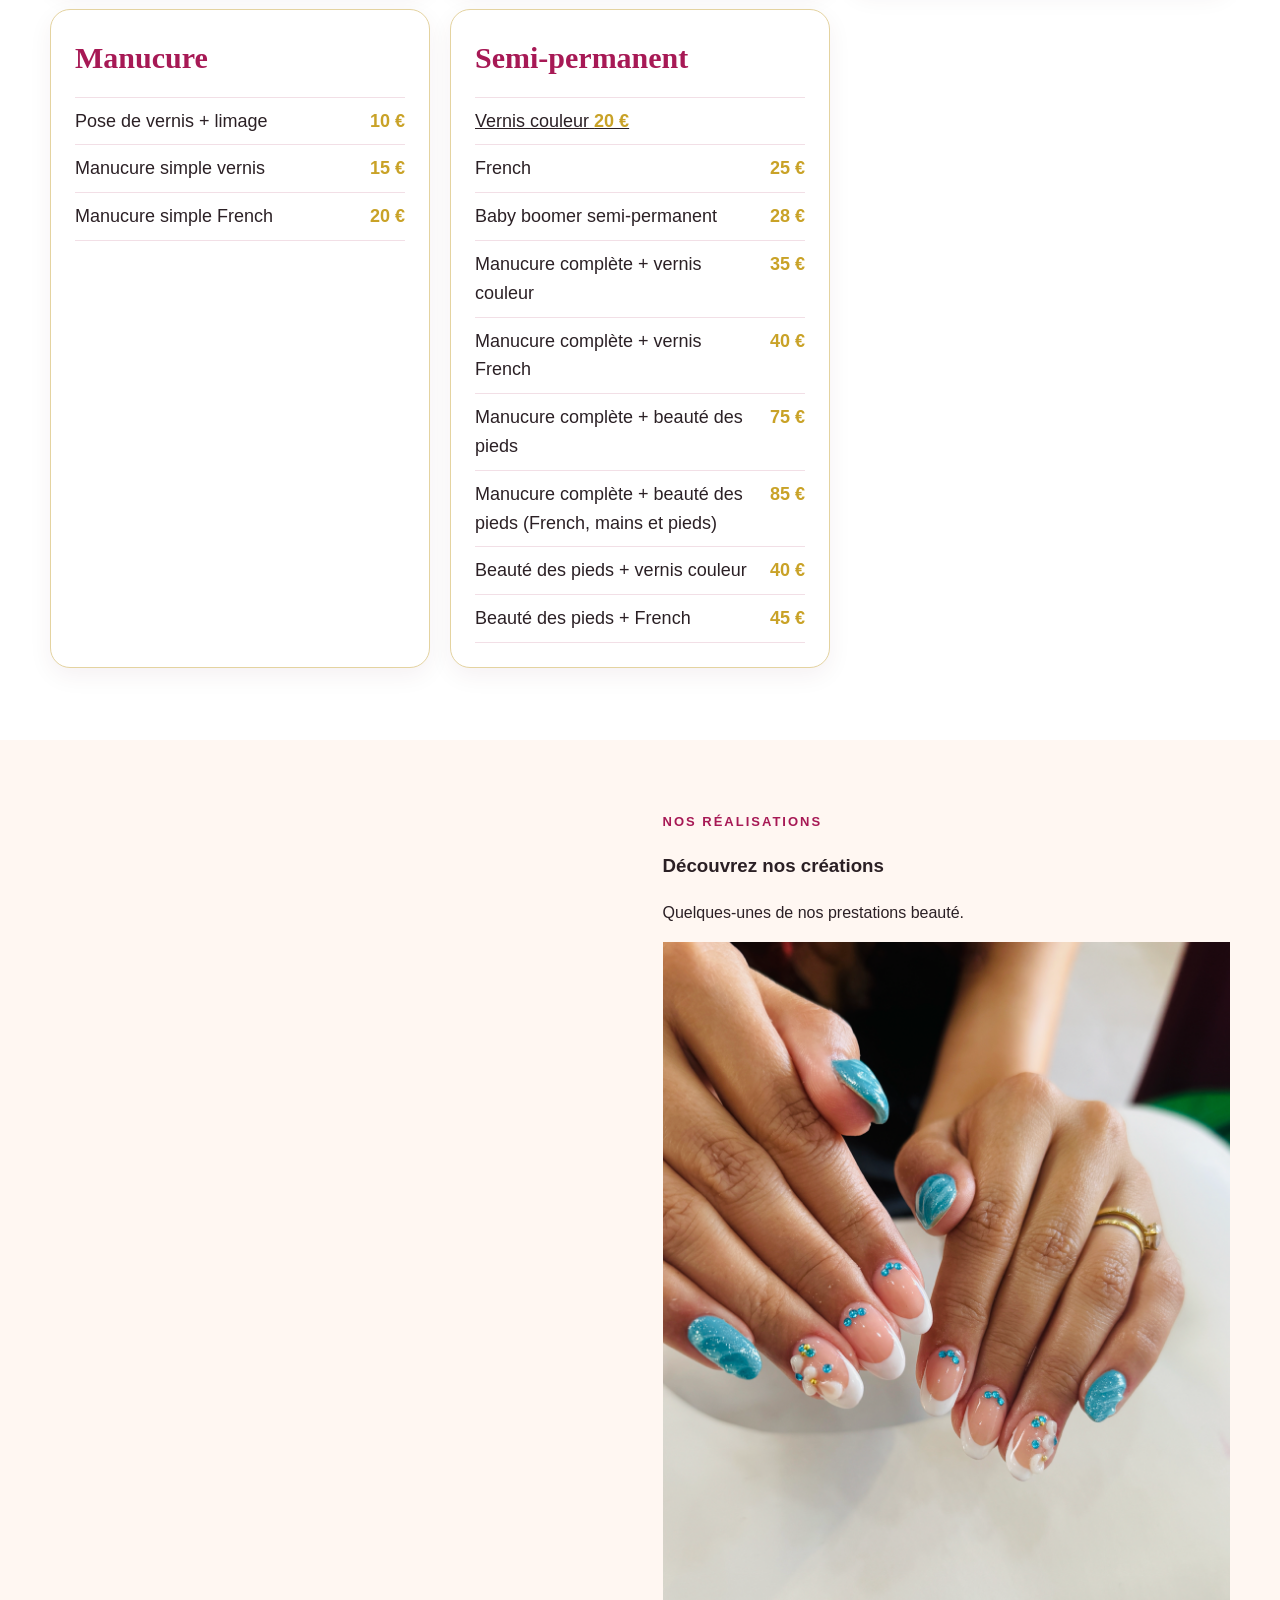
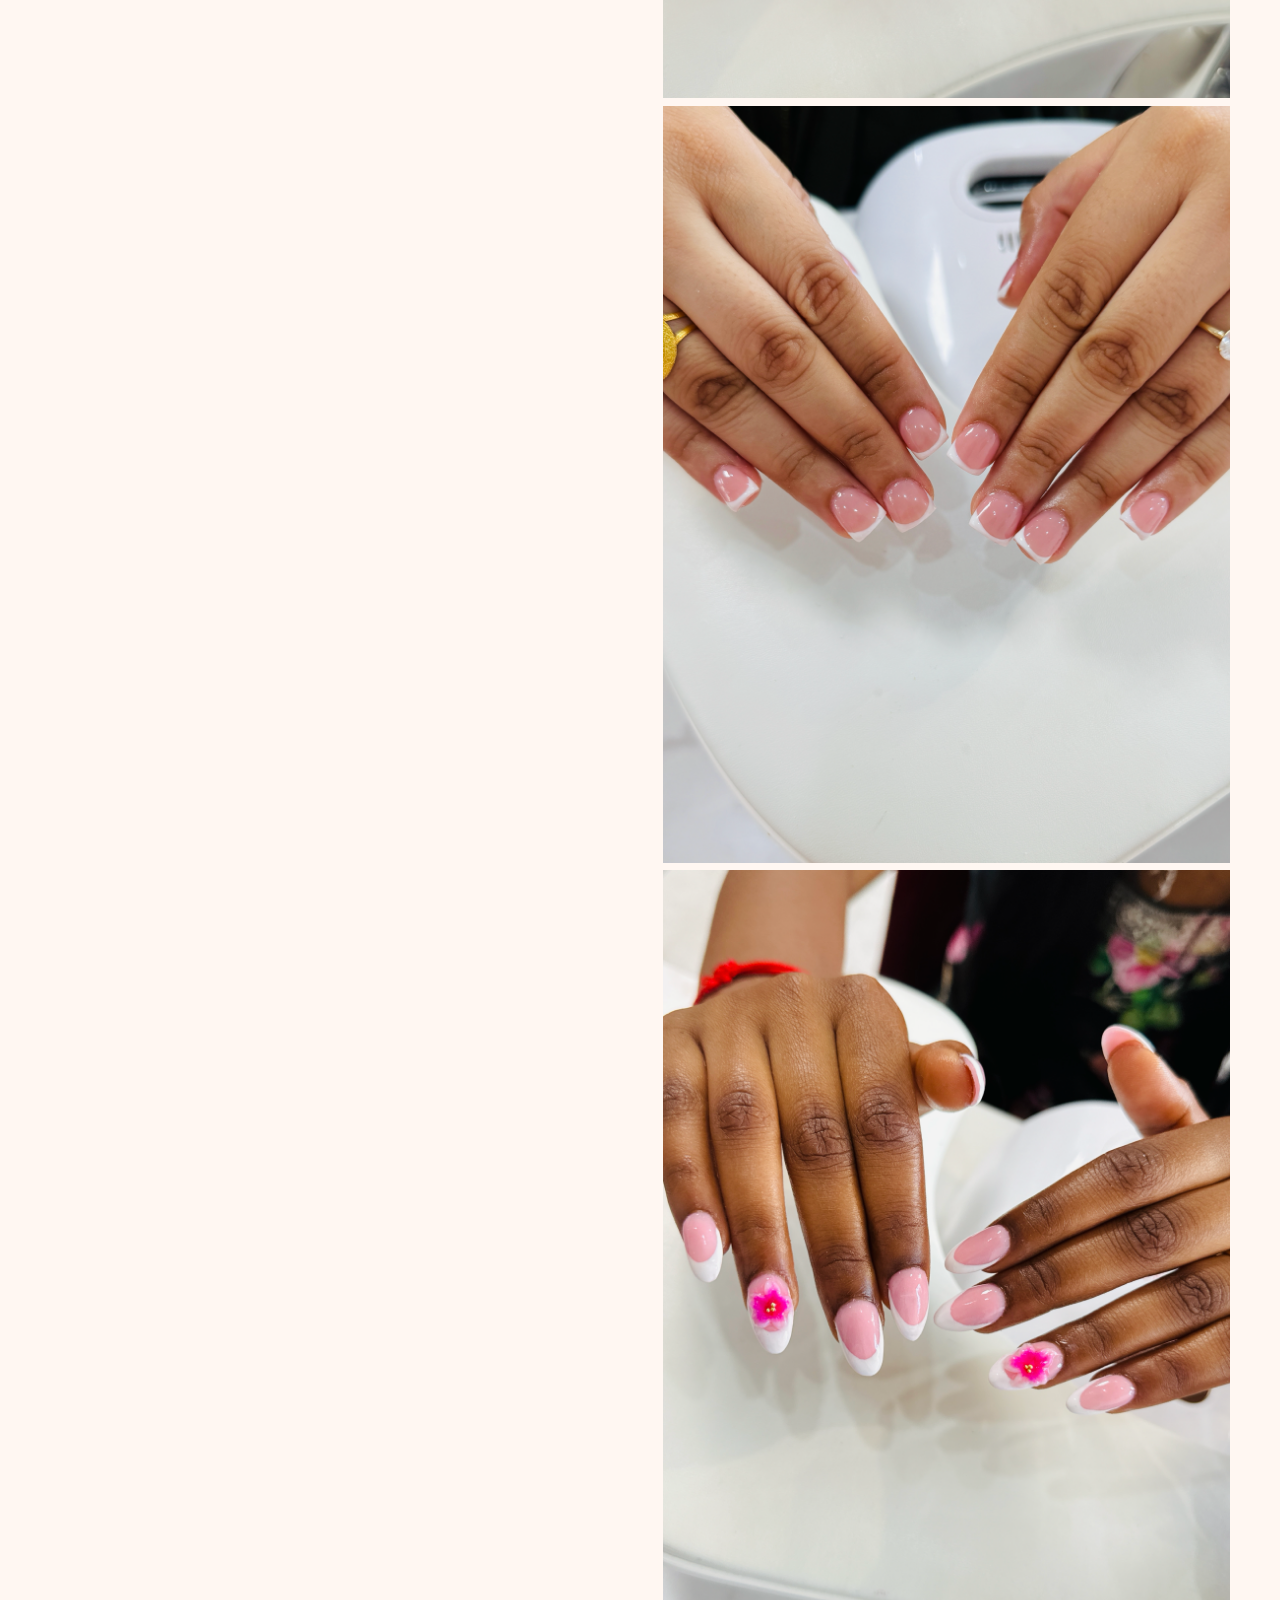
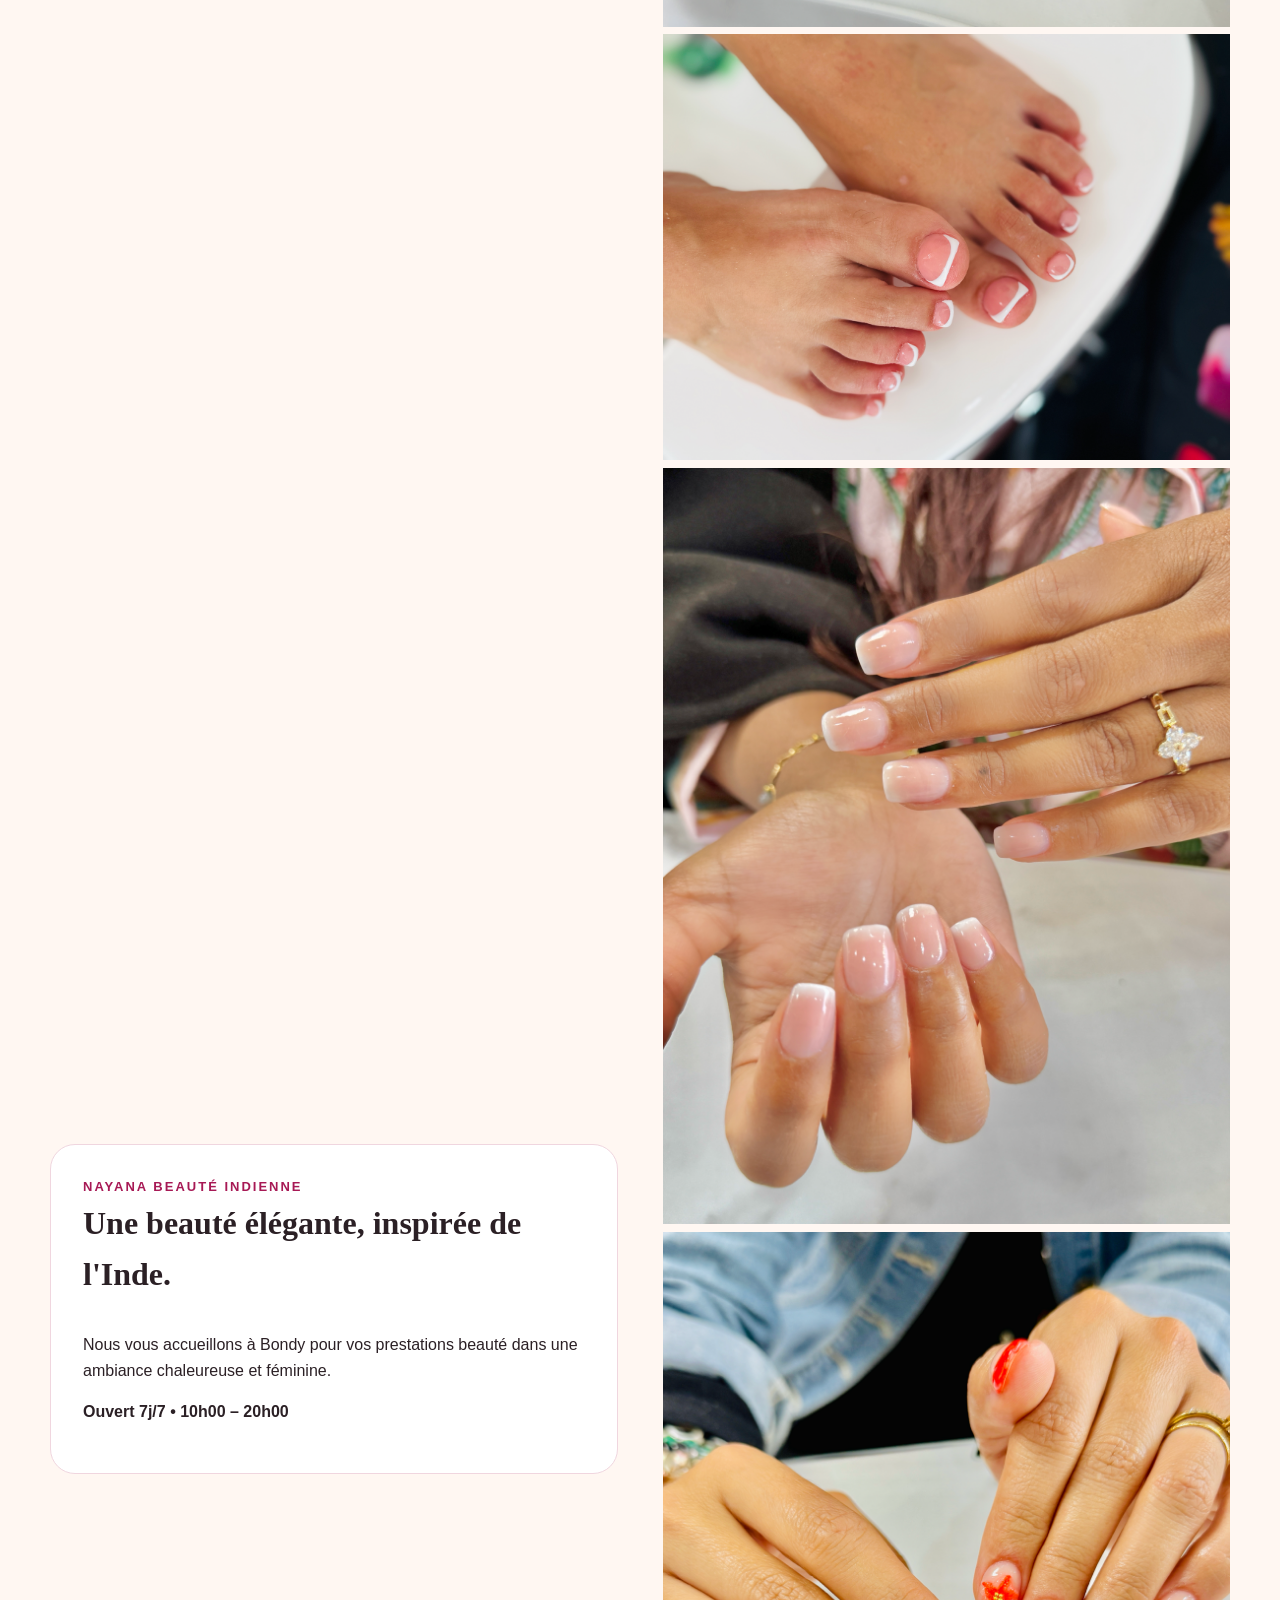
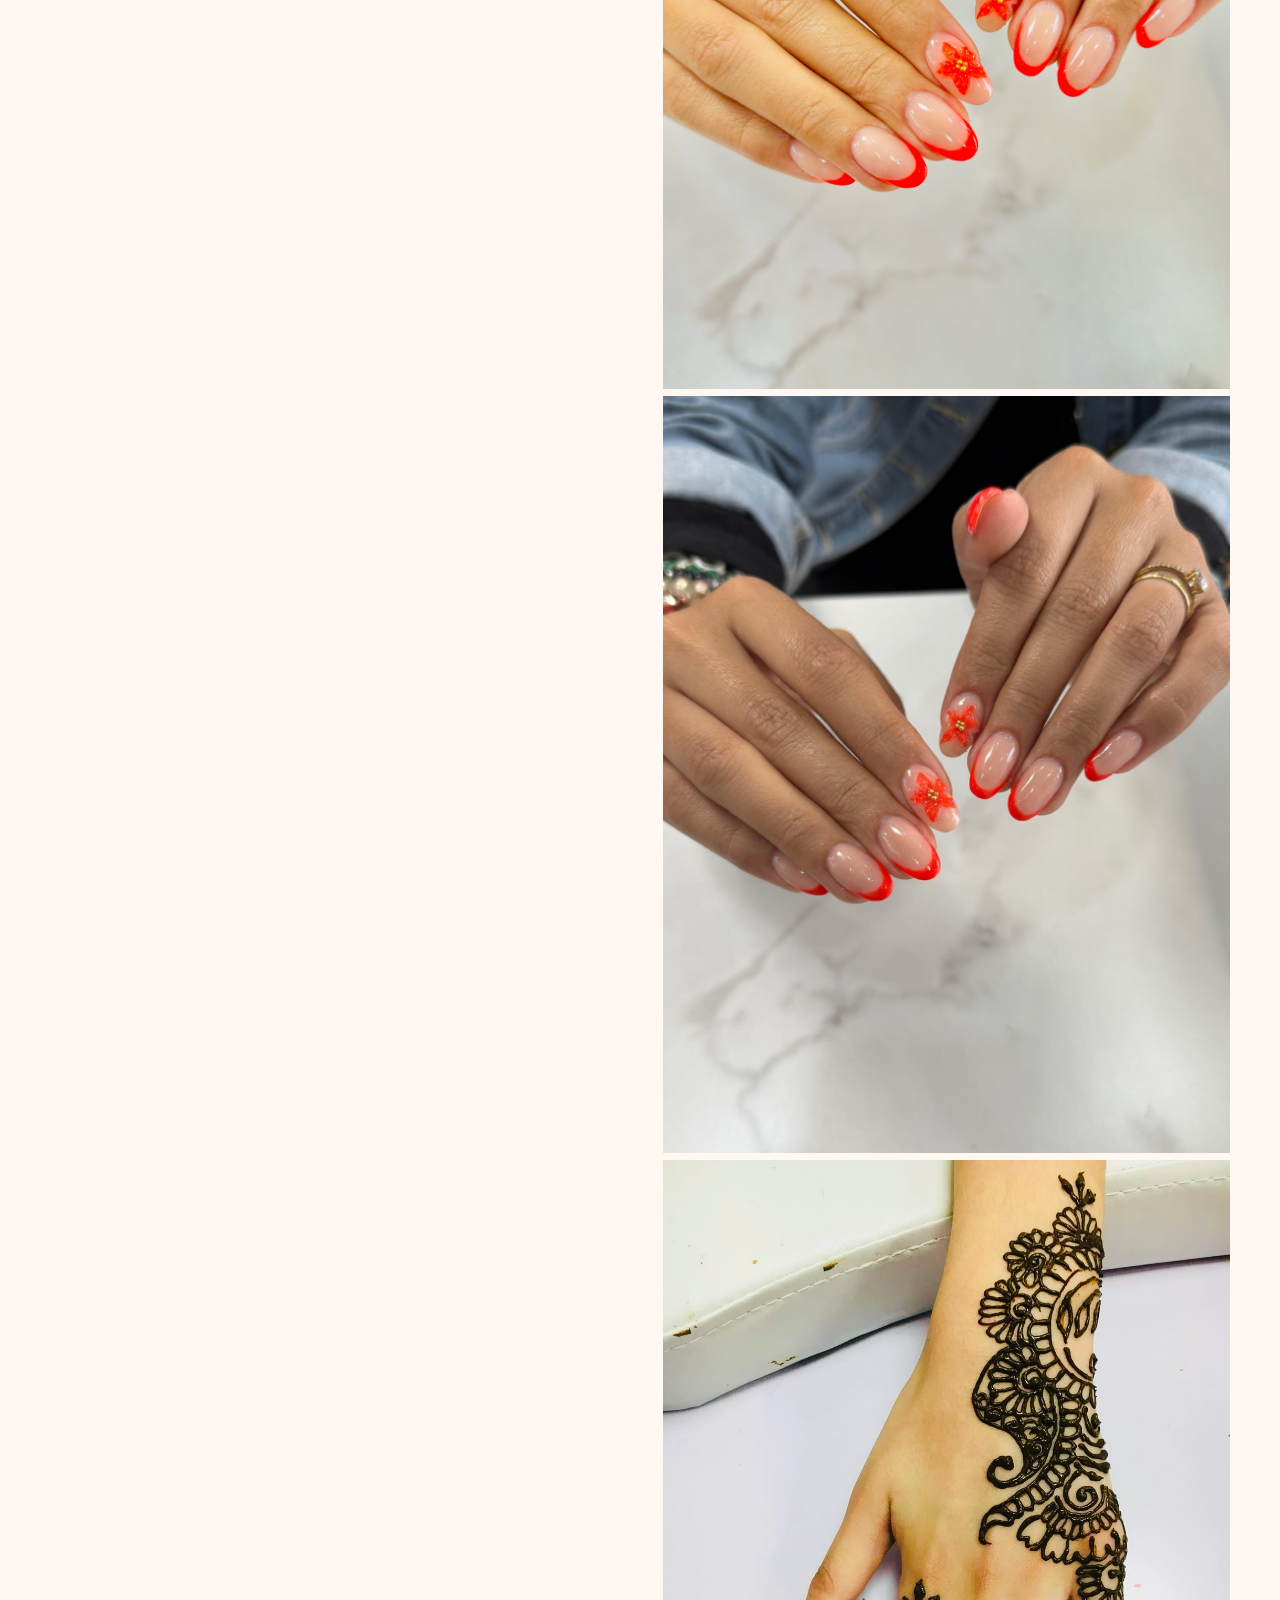
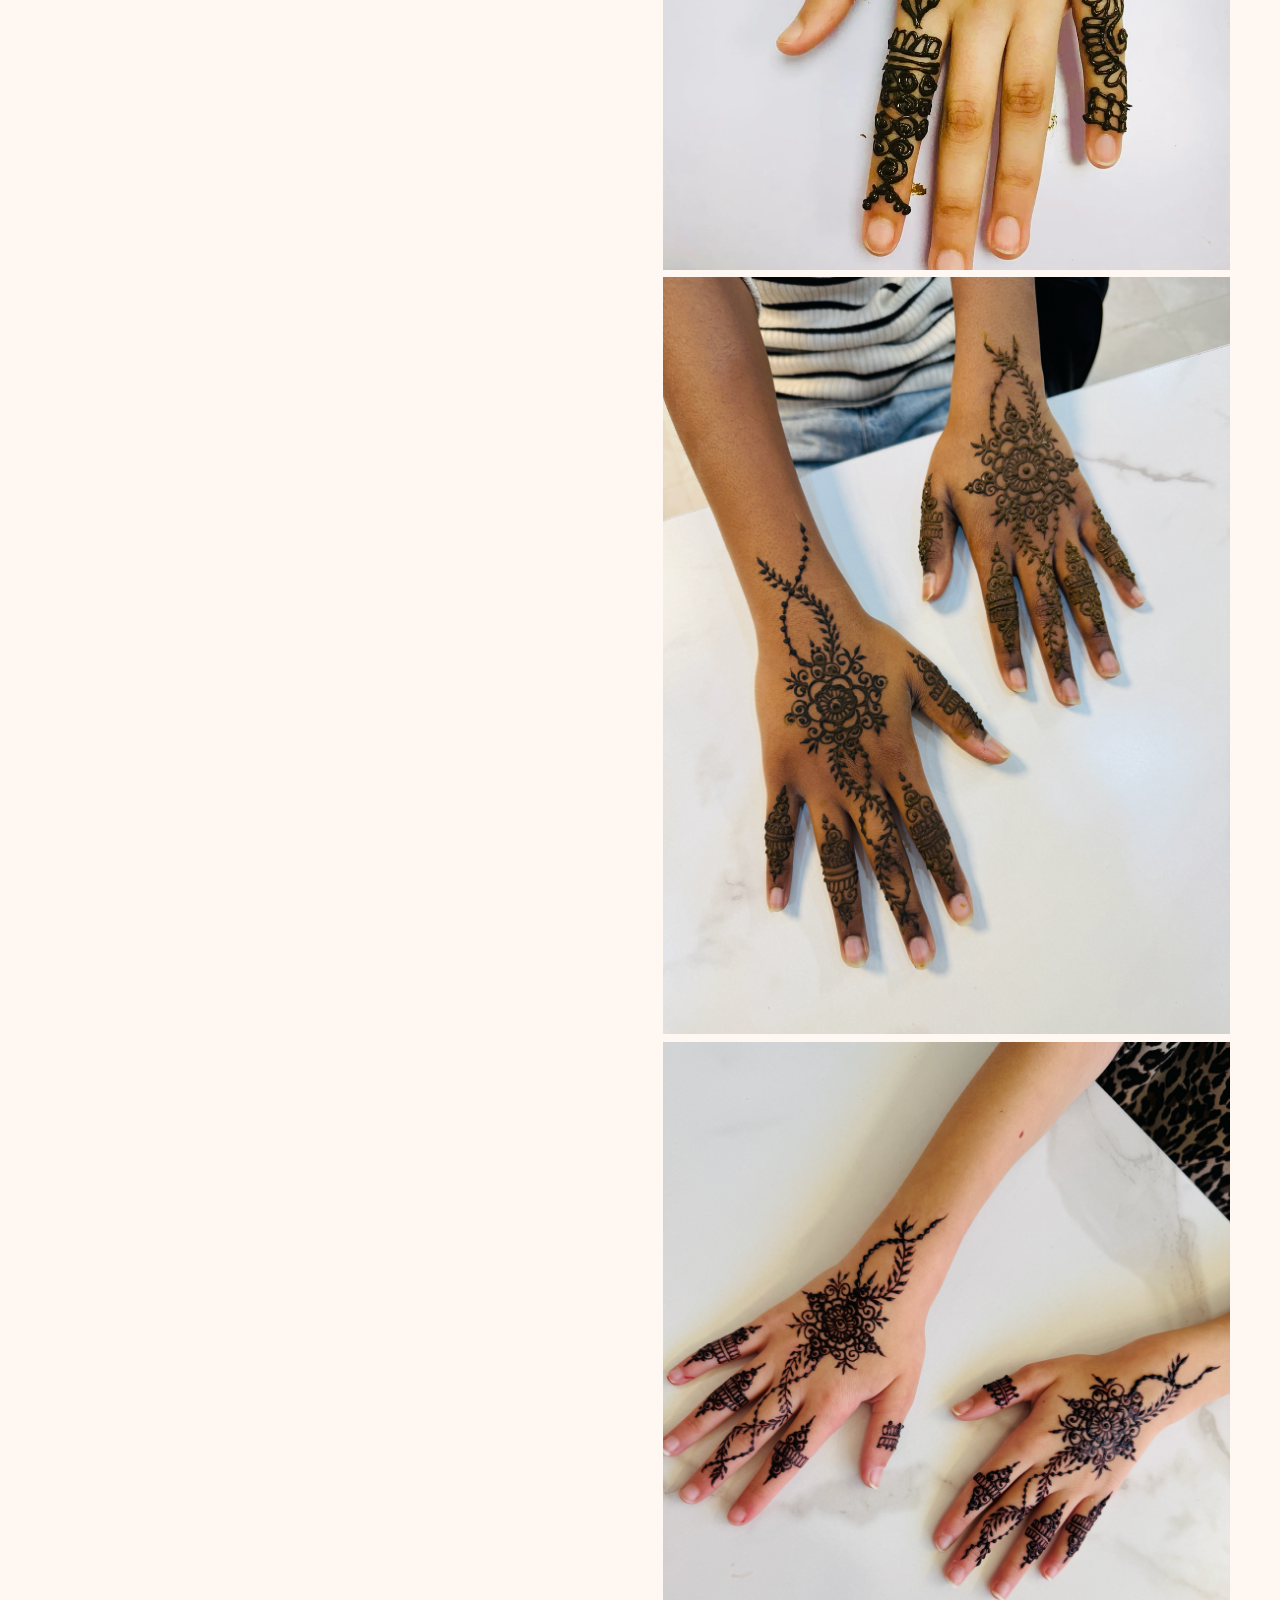
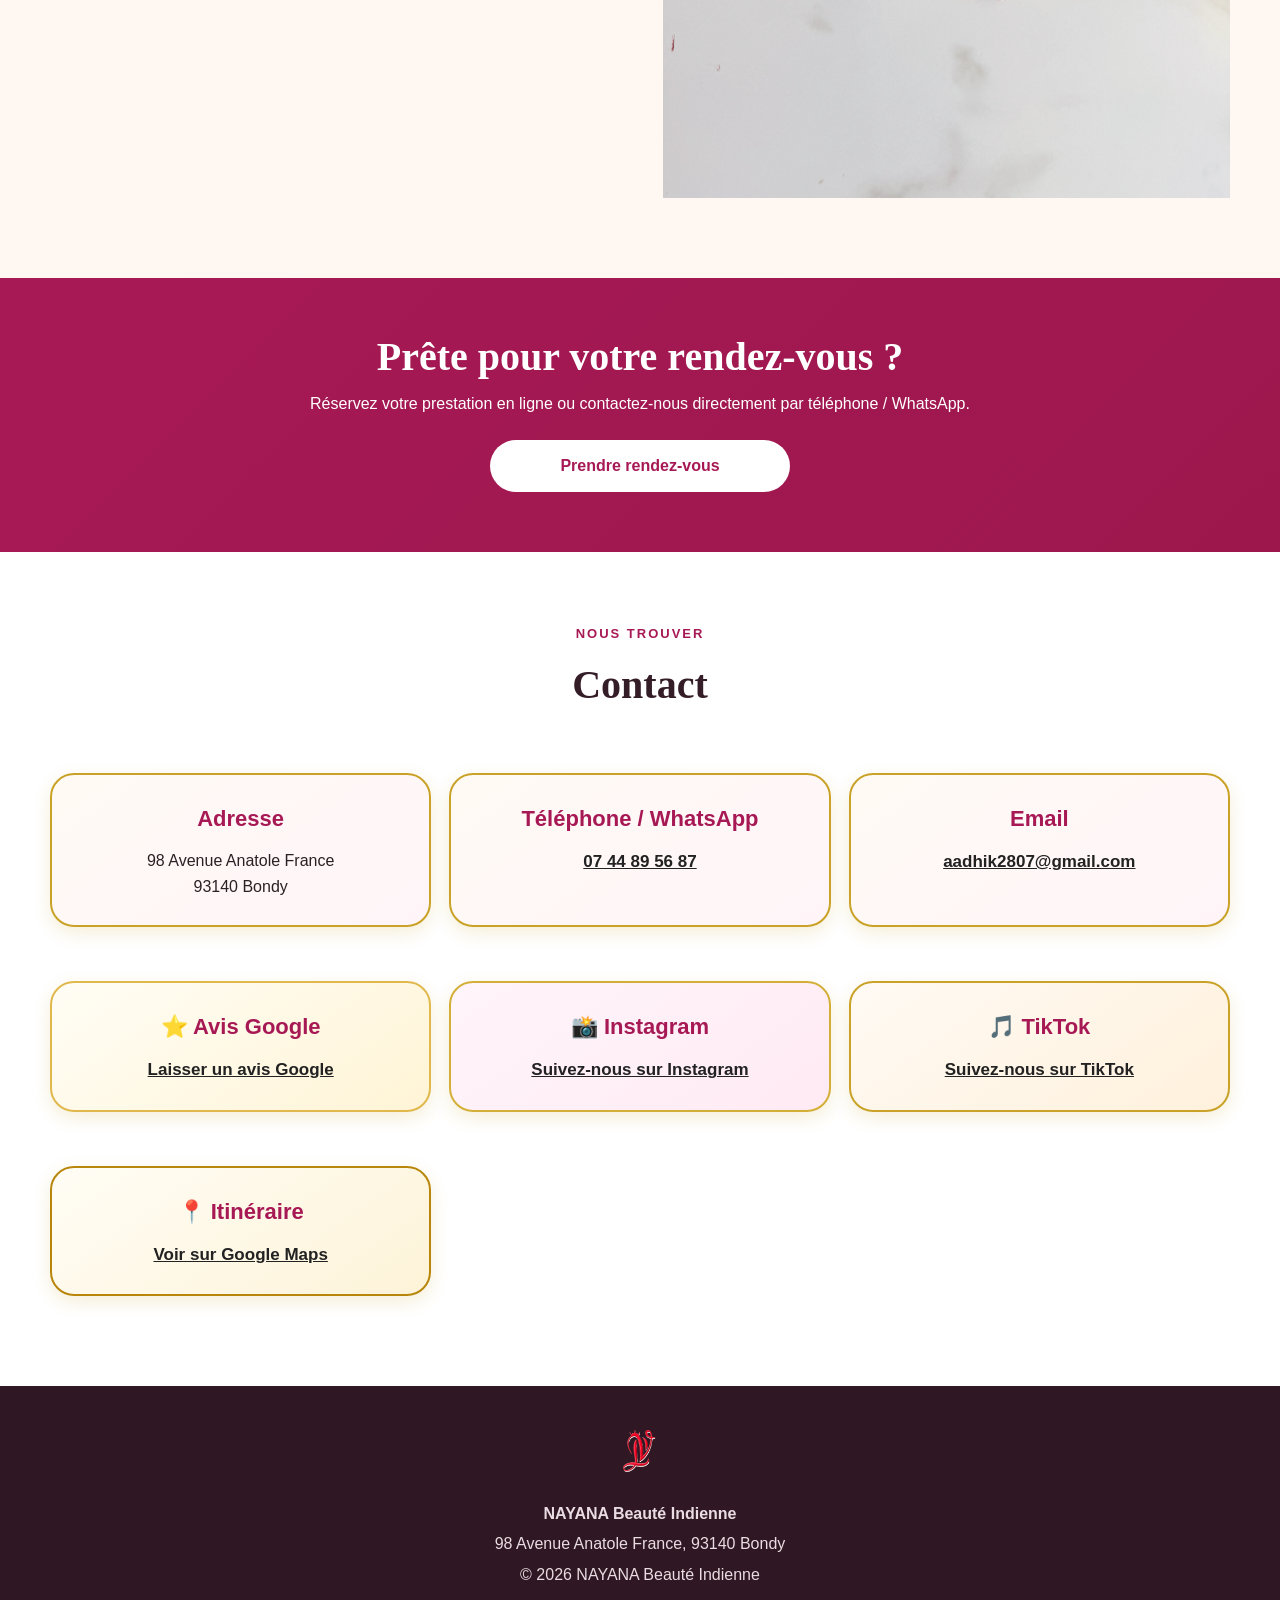
==== commit 22f5e044: "Update index.html" ====
--- a/index.html
+++ b/index.html
@@ -290,6 +290,21 @@
   font-weight:600;
   line-height:1.35;
   color:#fff;
+}
+.offer-btn{
+  display:inline-block;
+  margin-top:12px;
+  padding:12px 28px;
+  background:#D9A441;
+  color:#2B2025;
+  text-decoration:none;
+  font-size:16px;
+  font-weight:900;
+  border-radius:999px;
+}
+
+.offer-btn:hover{
+  background:#fff;
 }
   </style>
   <script type="application/ld+json">
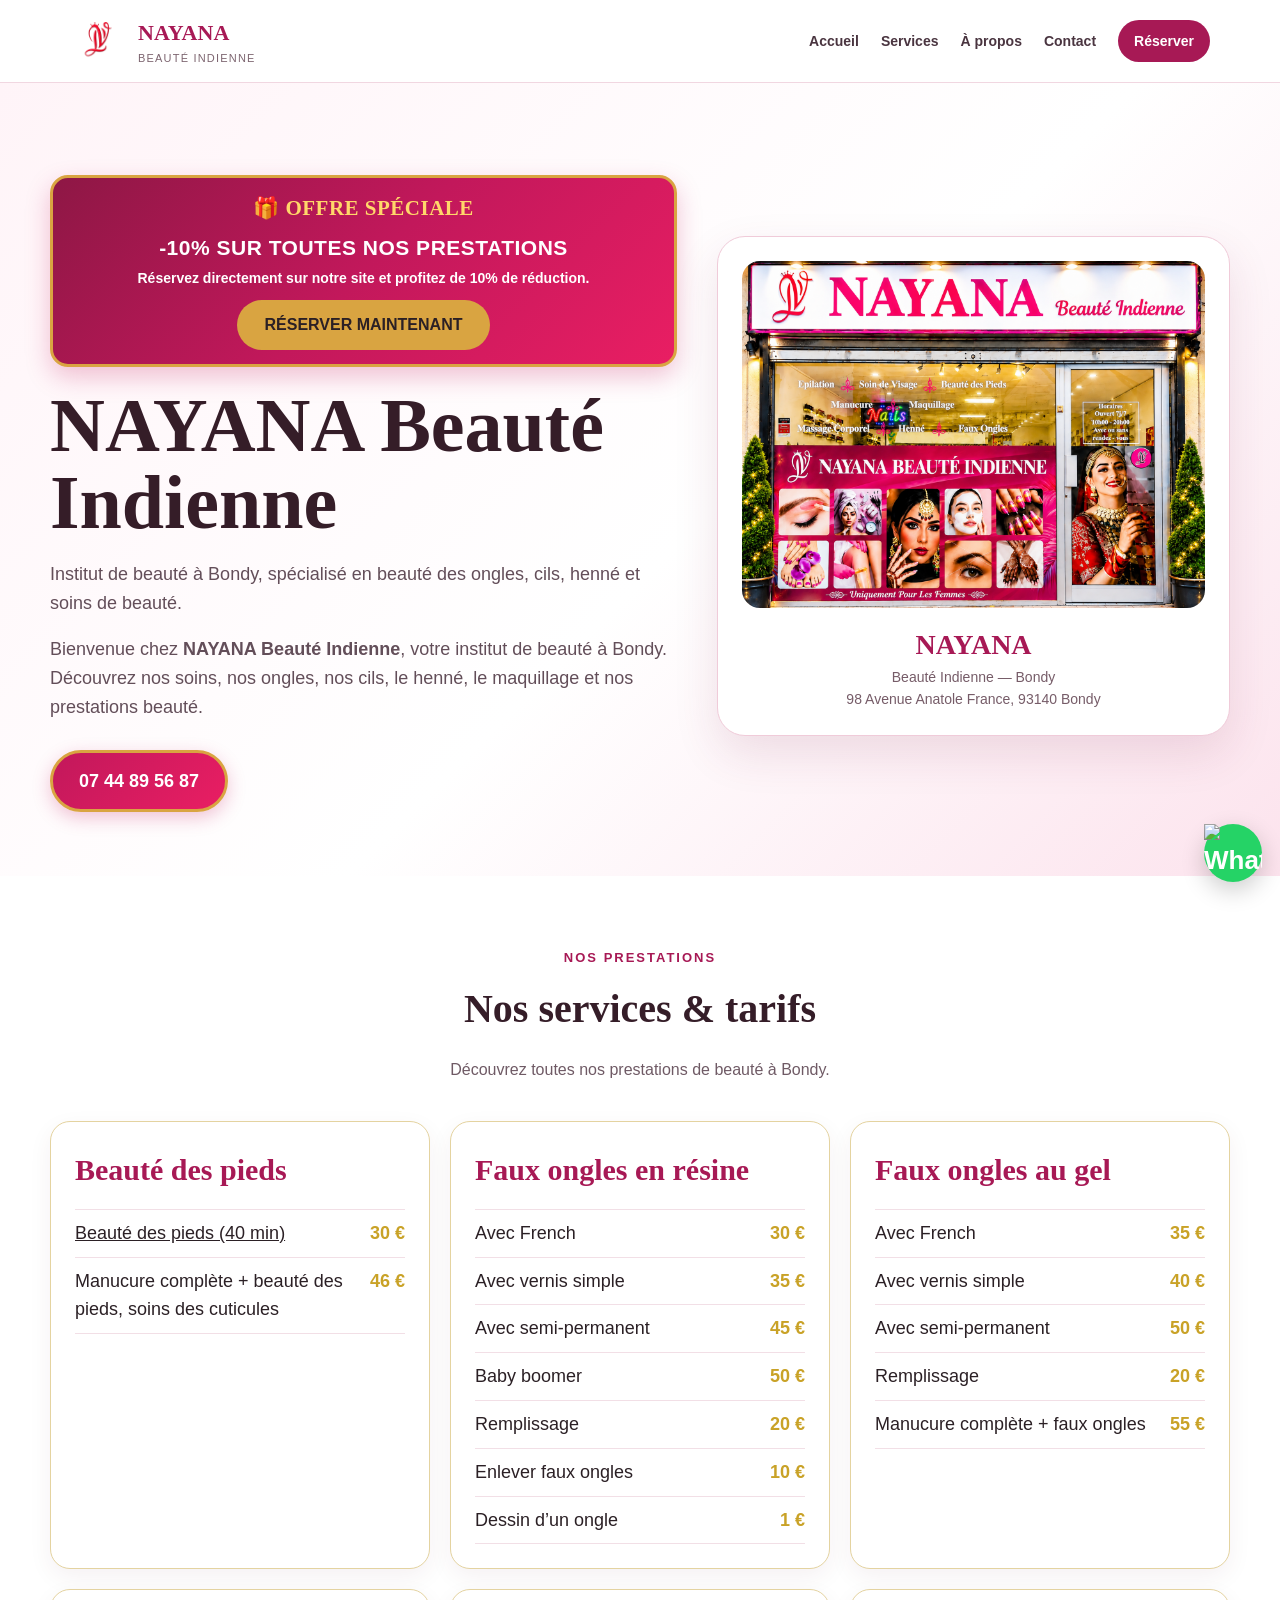
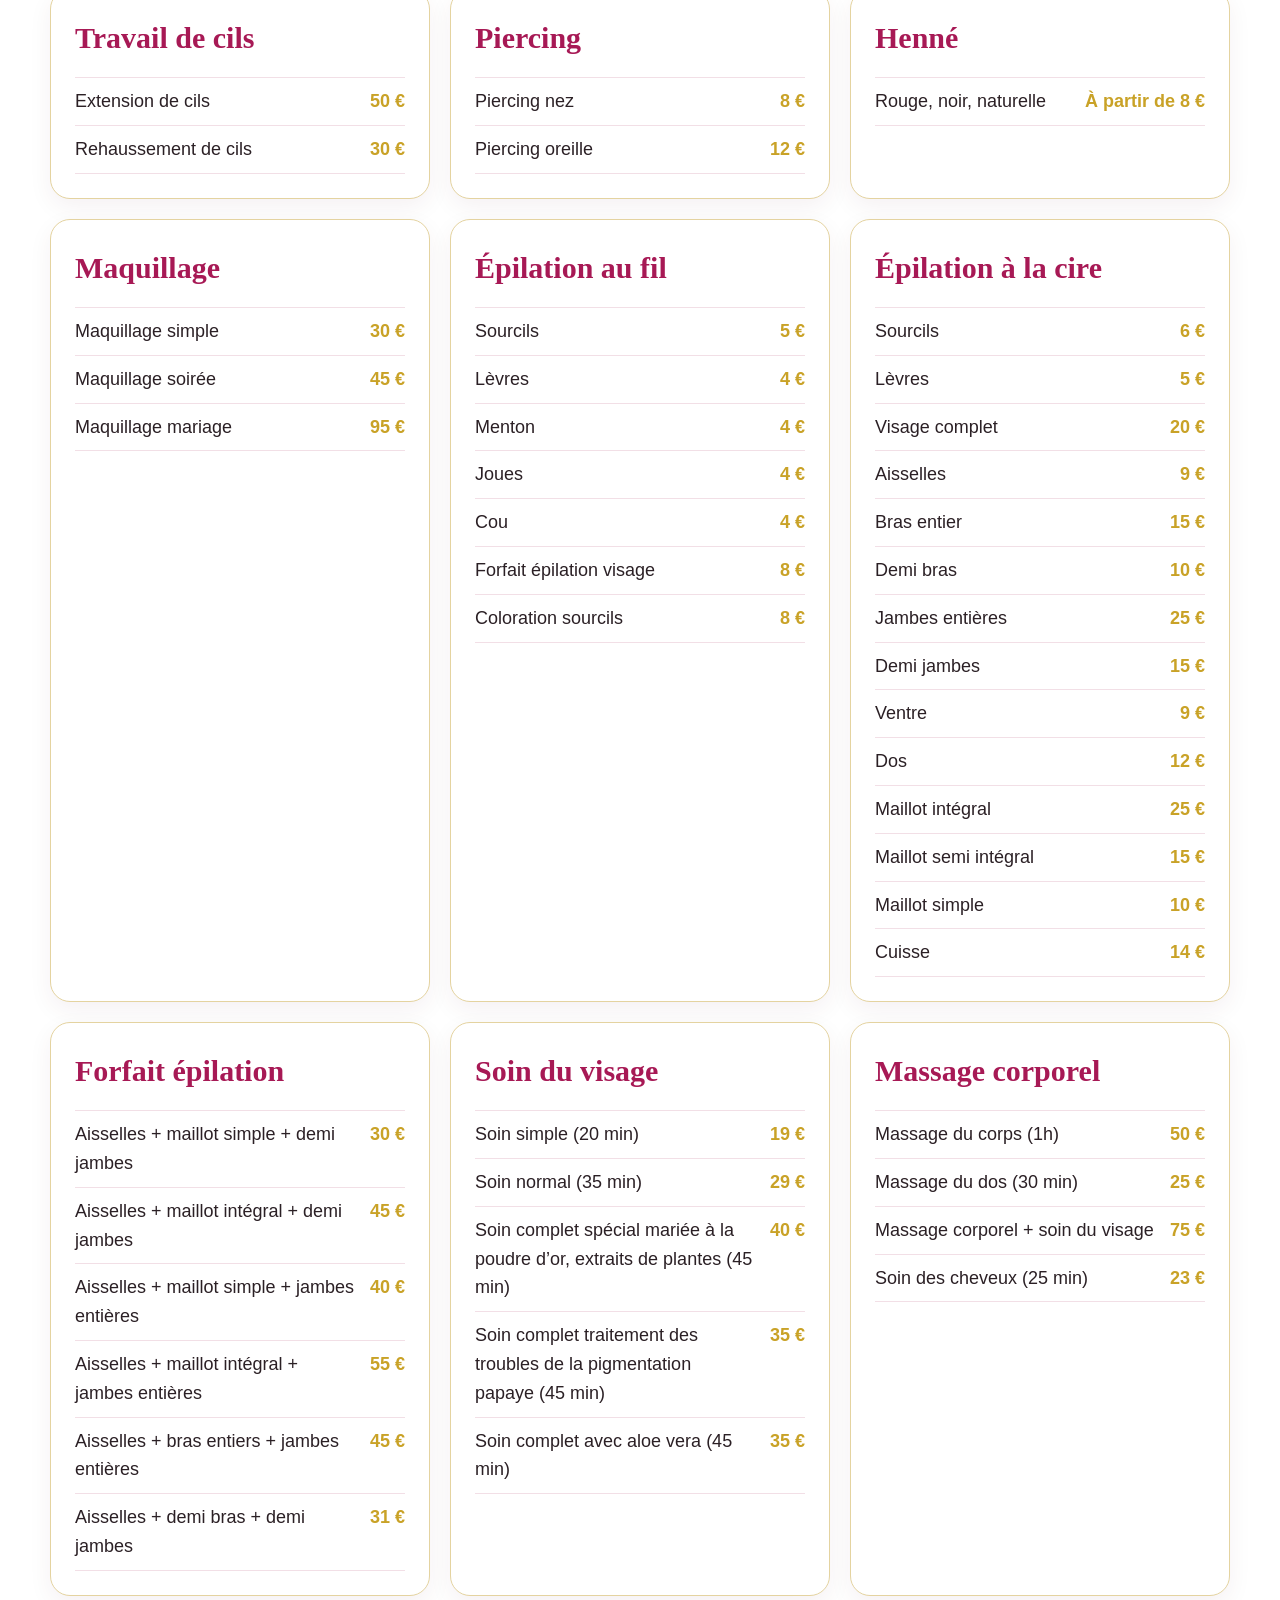
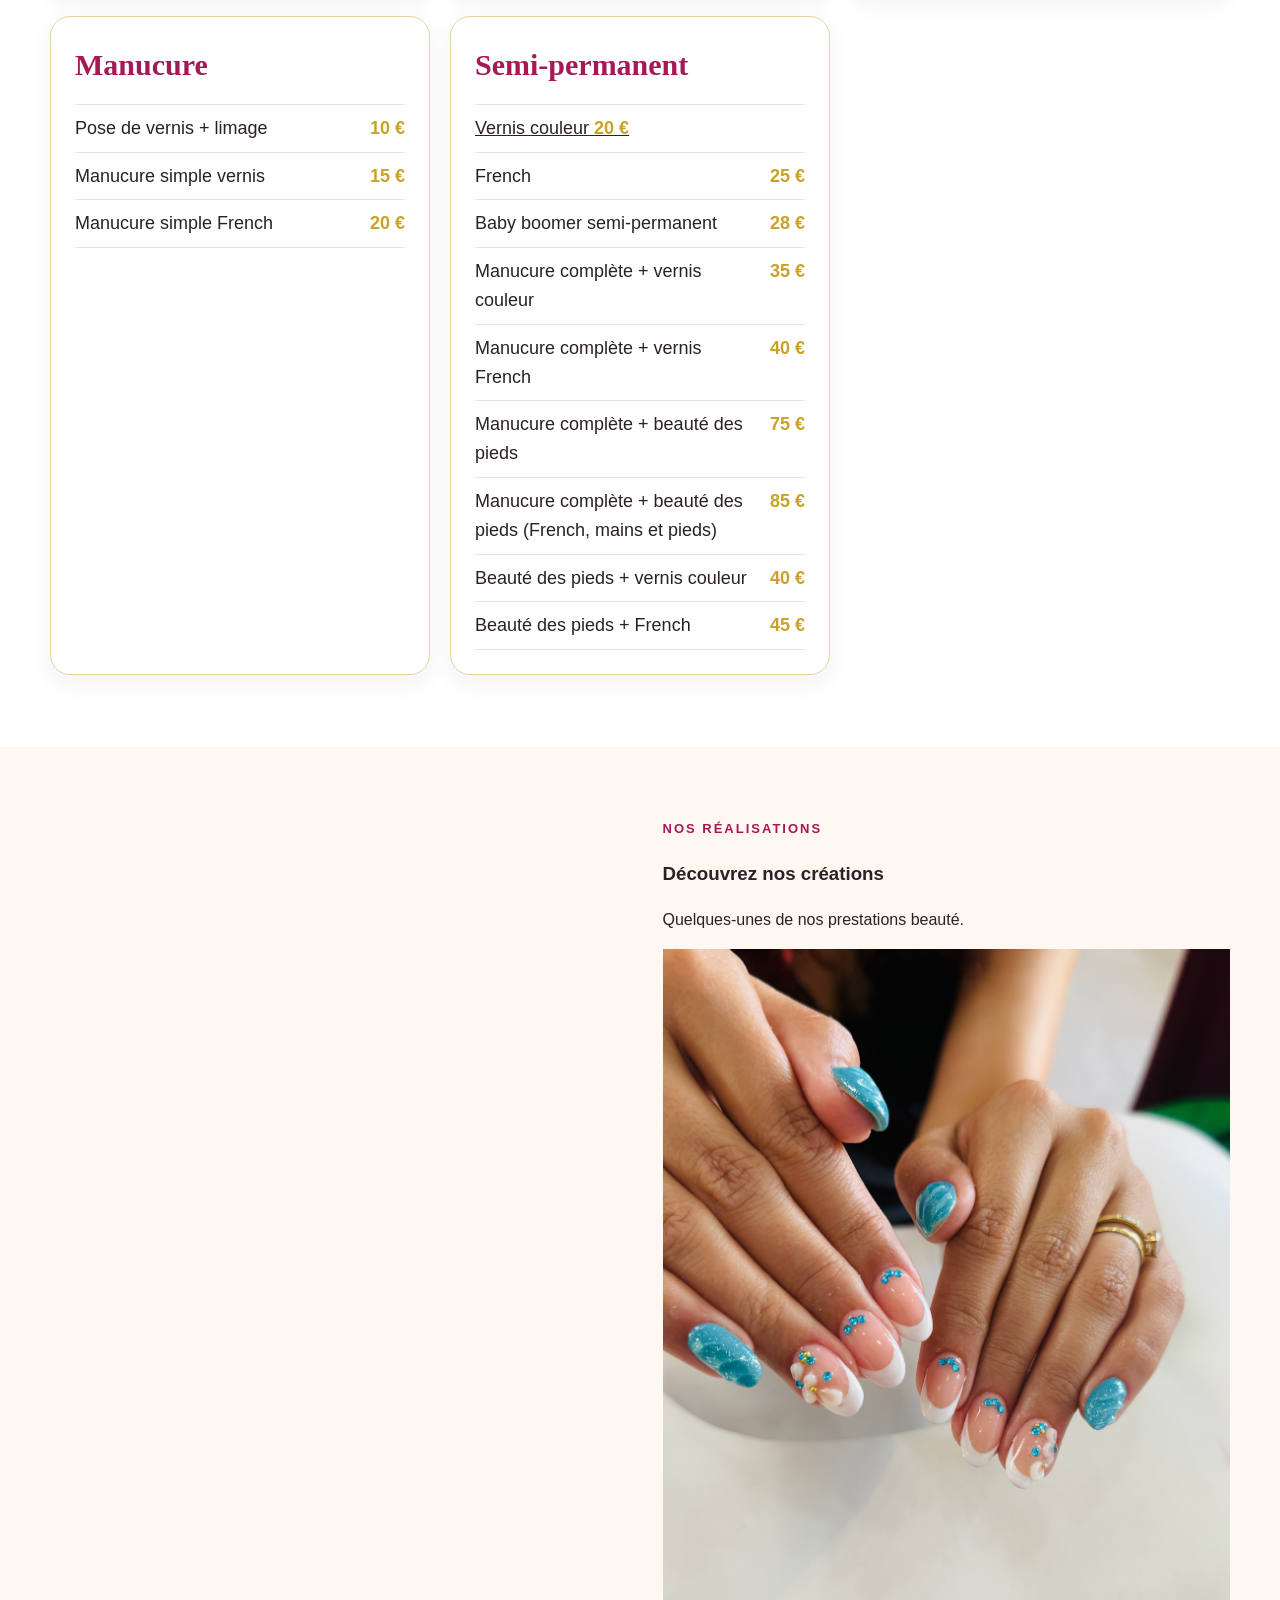
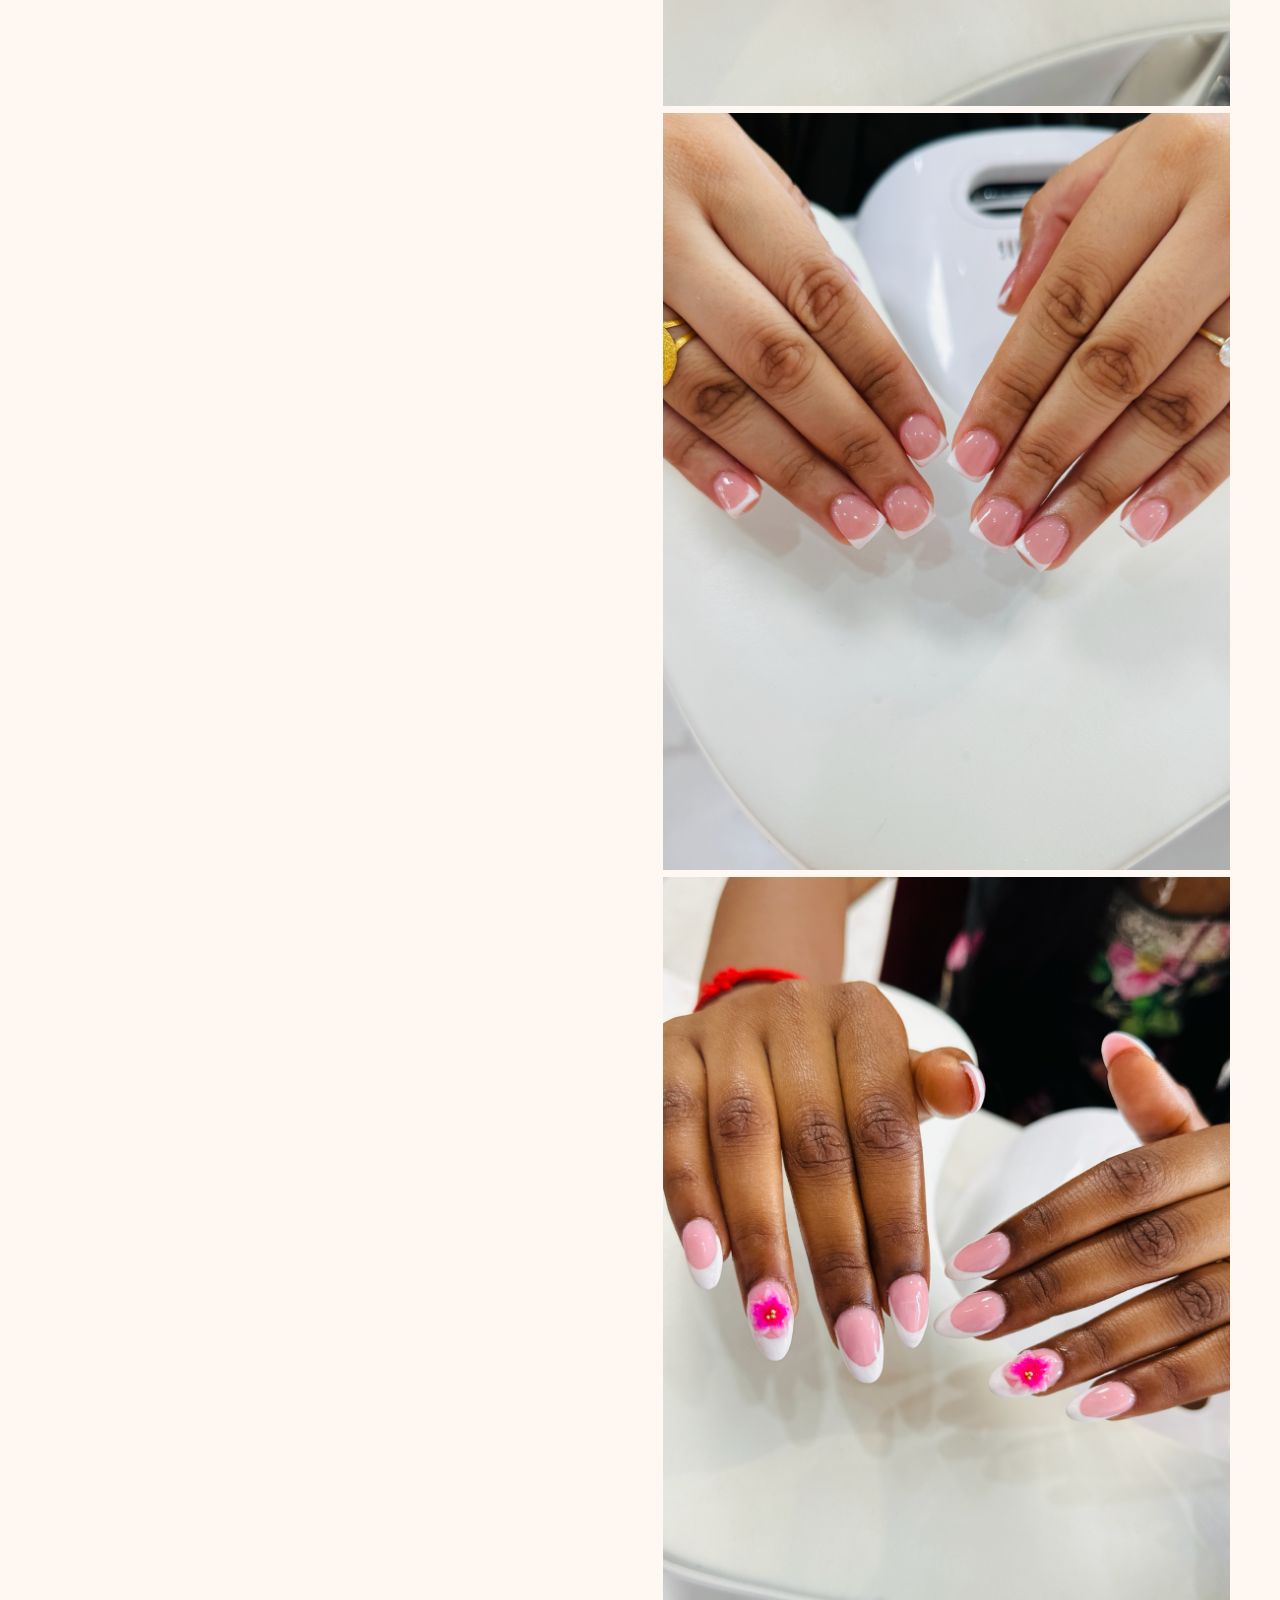
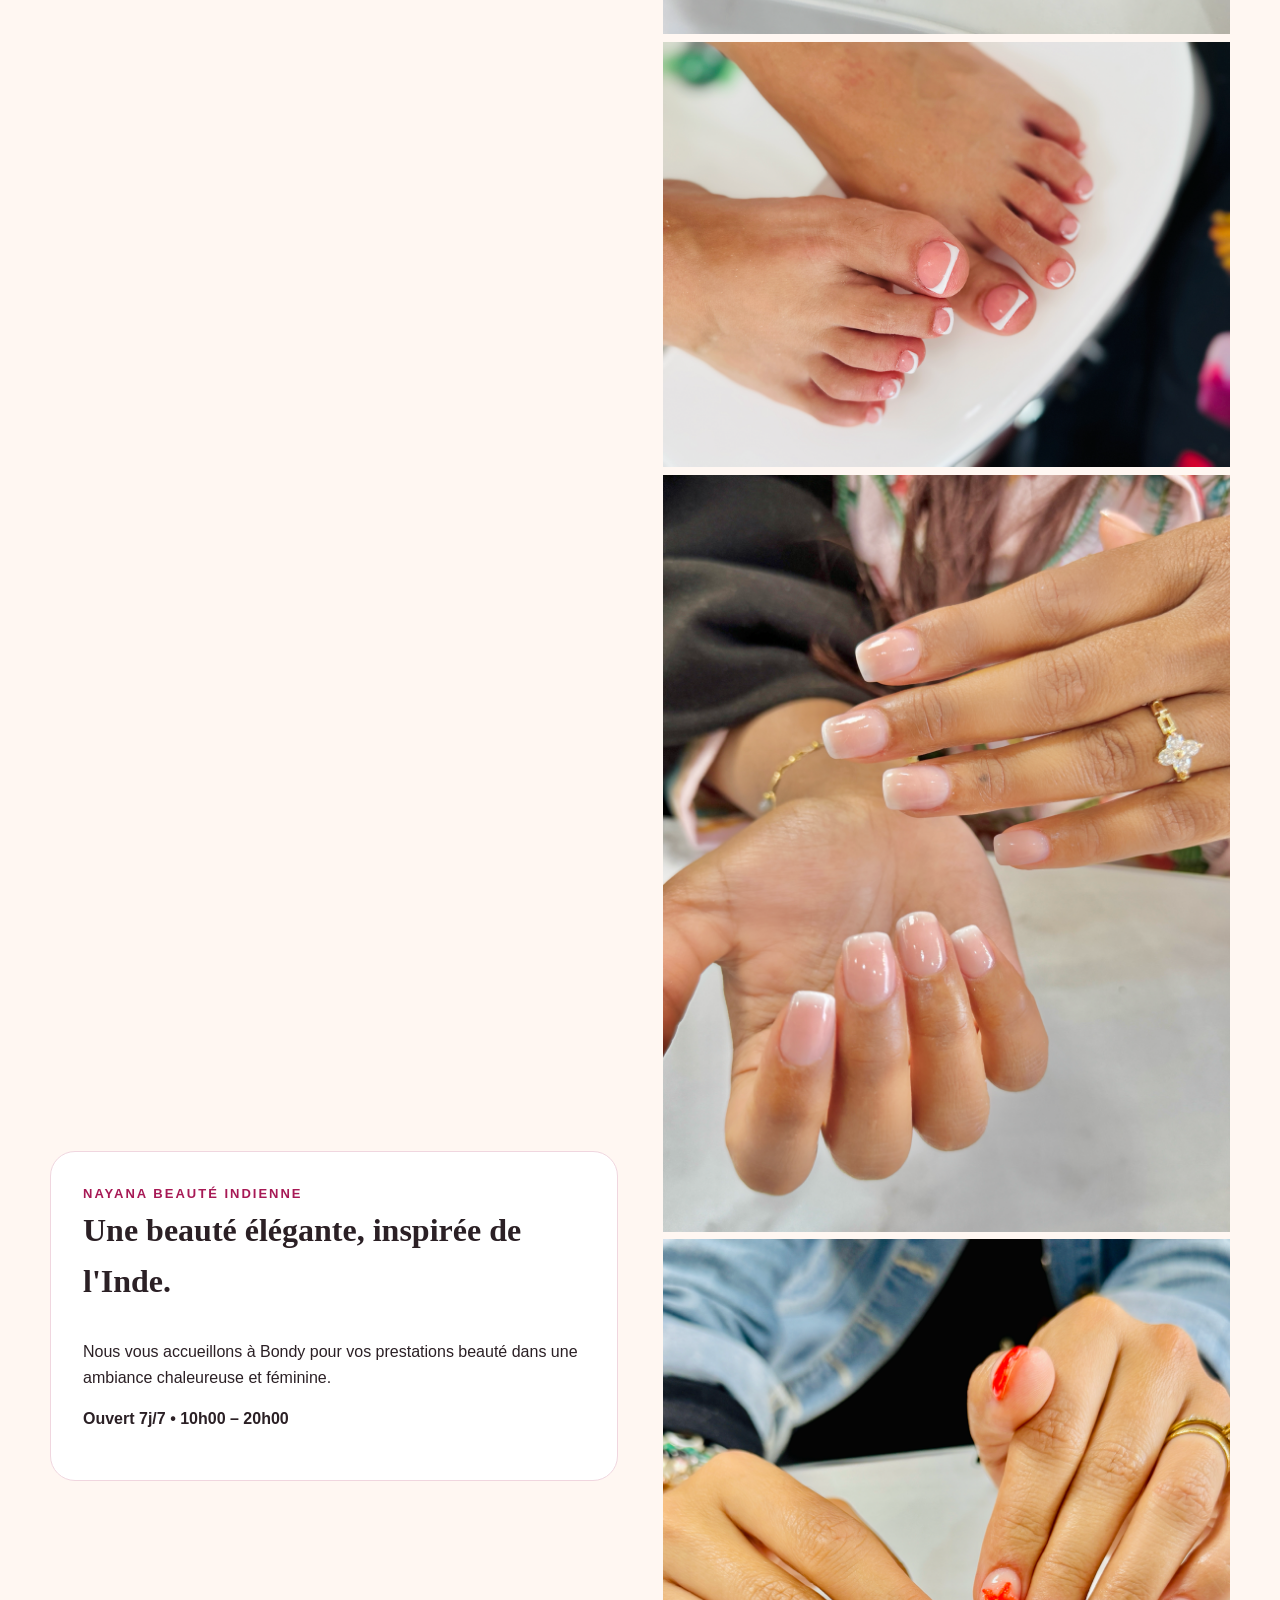
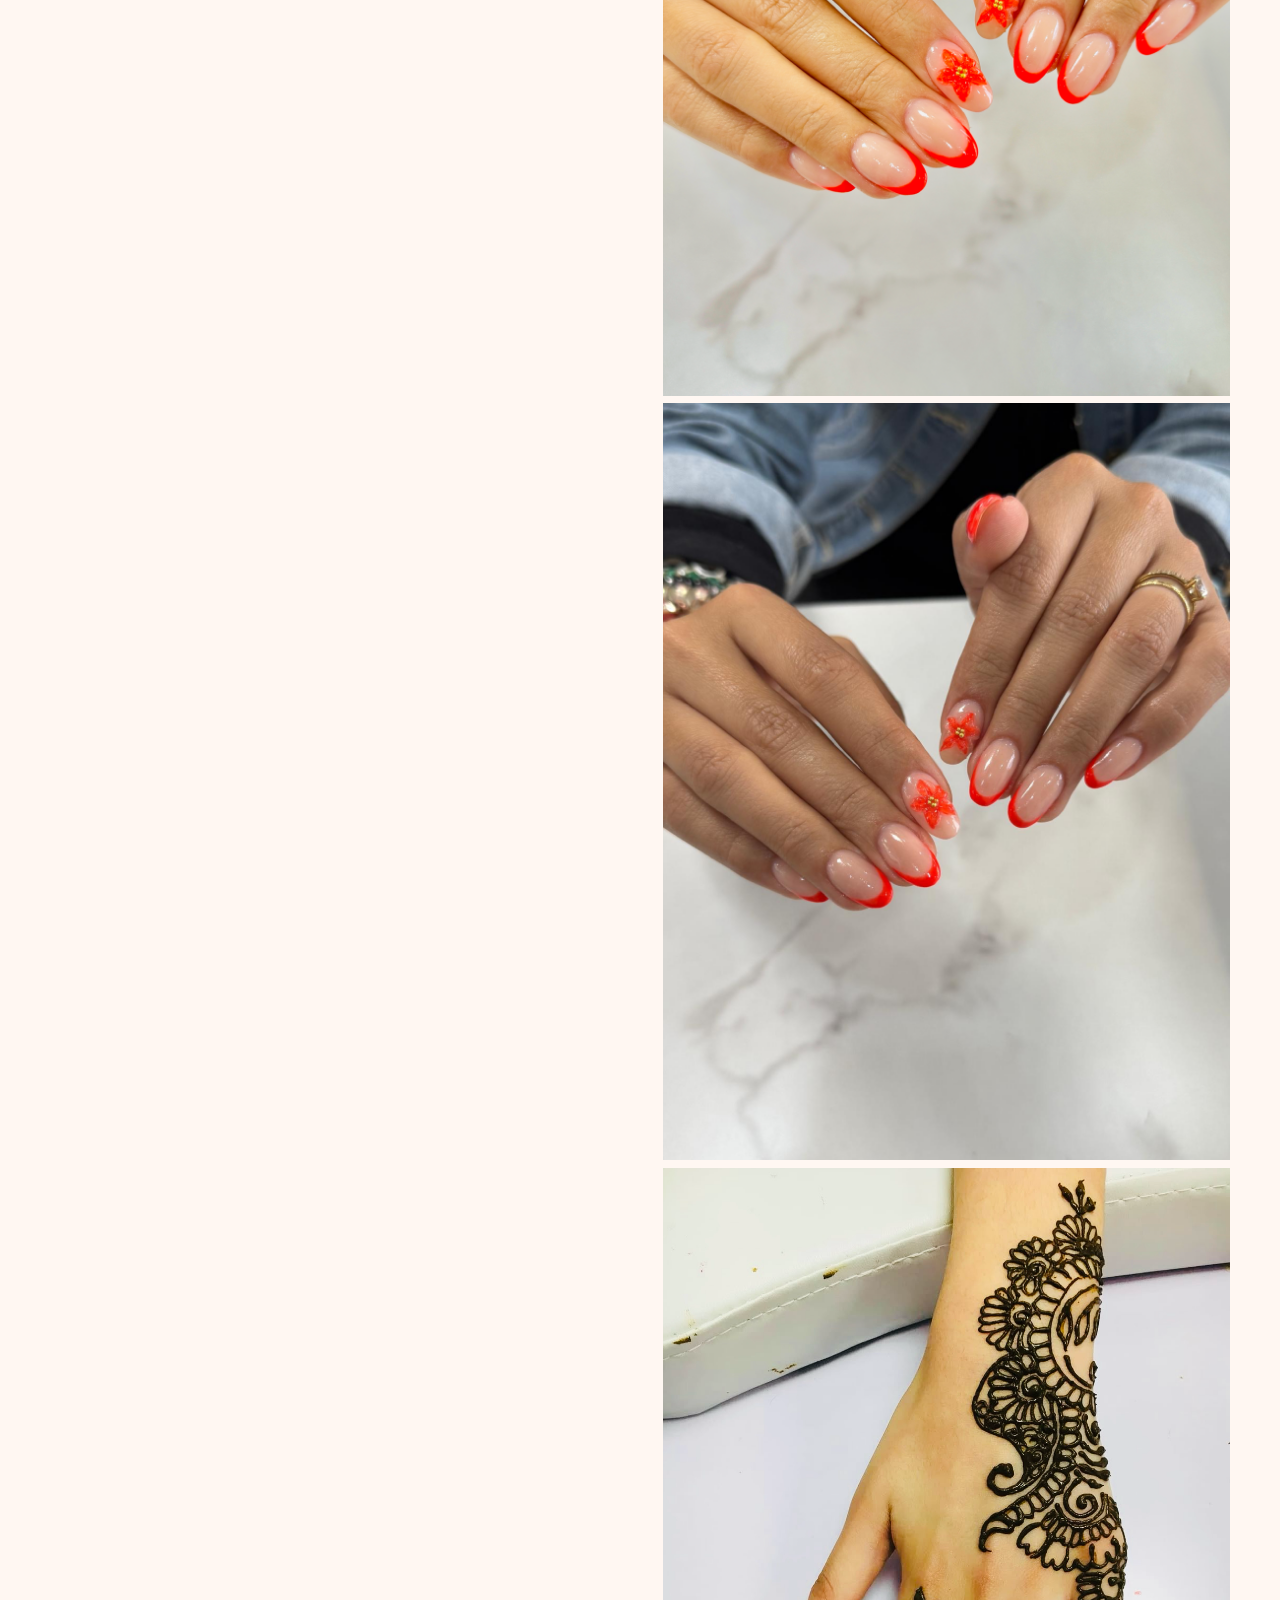
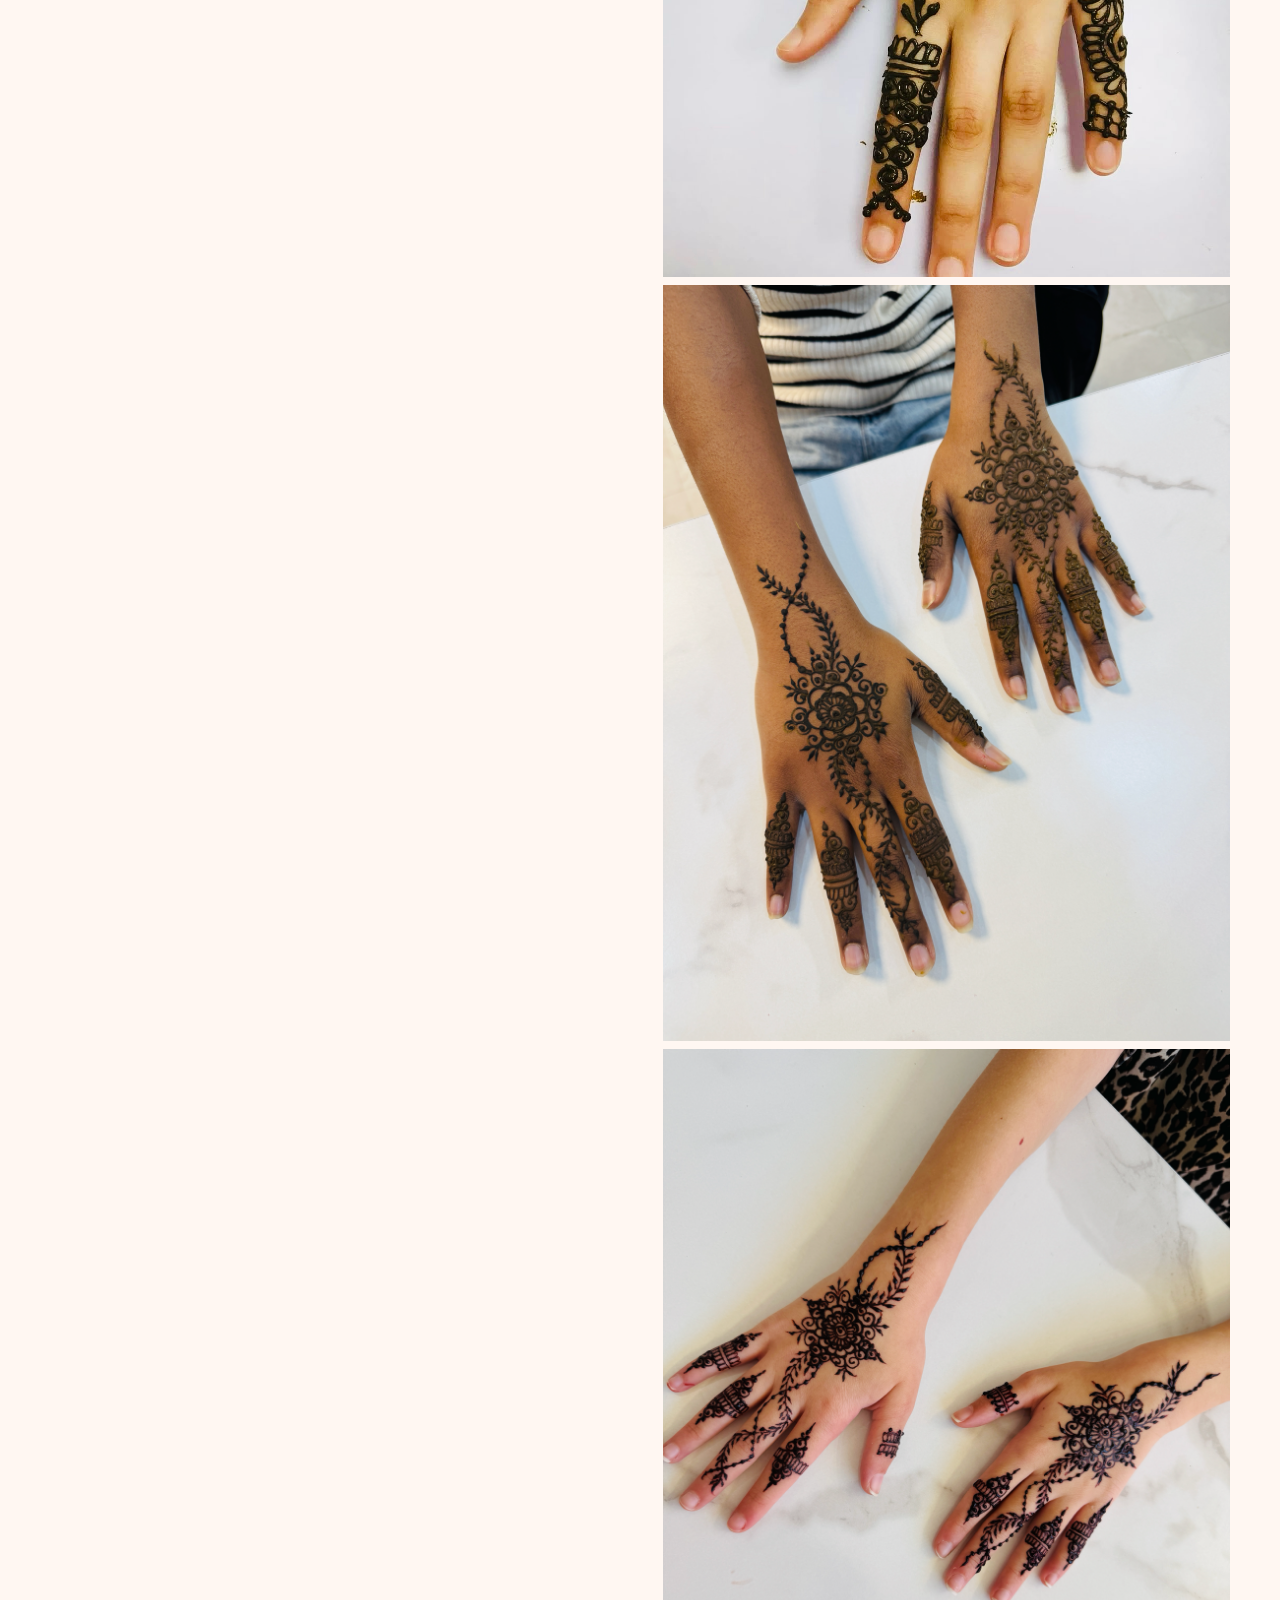
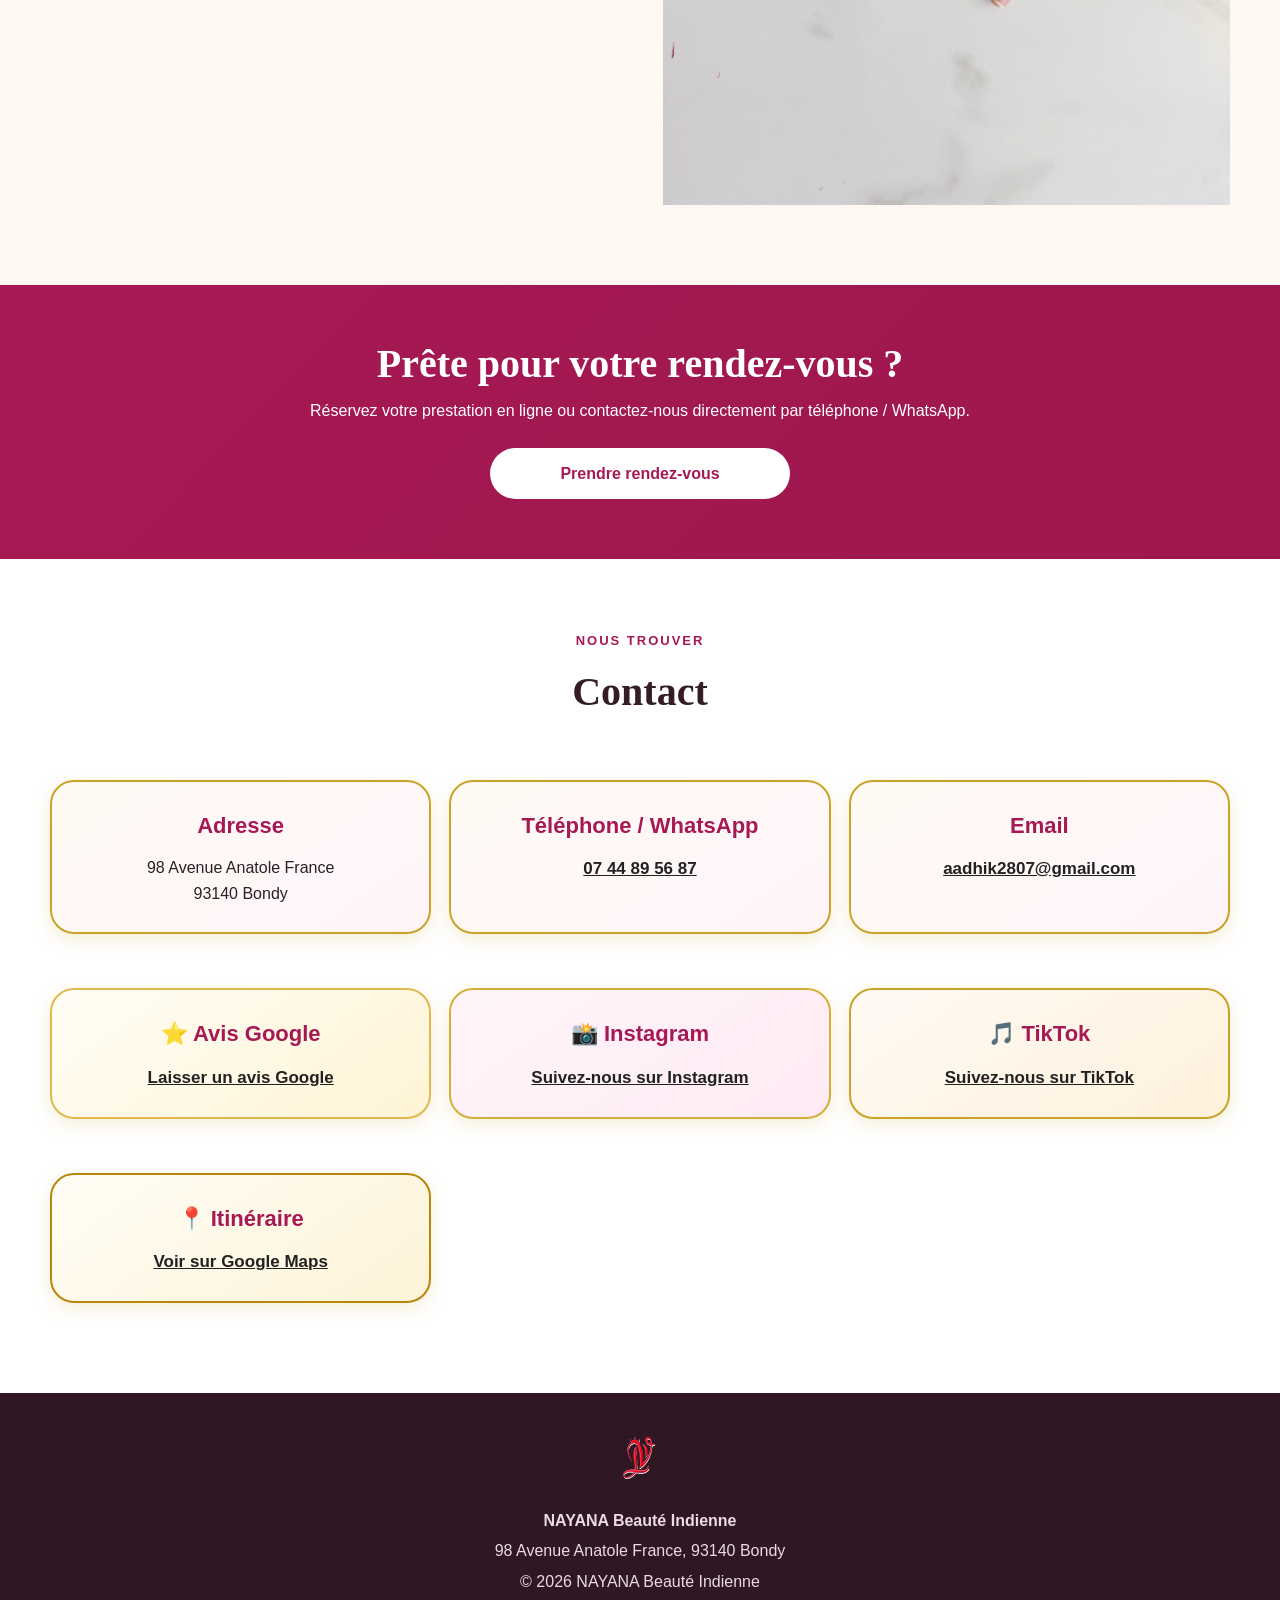
==== commit 03ba73d1: "Update index.html" ====
--- a/index.html
+++ b/index.html
@@ -305,6 +305,21 @@
 
 .offer-btn:hover{
   background:#fff;
+}
+.phone-btn{
+  background:linear-gradient(135deg,#C2185B,#E91E63);
+  color:#fff !important;
+  border:3px solid #D9A441 !important;
+  font-size:18px;
+  font-weight:900;
+  padding:14px 26px;
+  border-radius:999px;
+  box-shadow:0 6px 18px rgba(194,24,91,.25);
+}
+
+.phone-btn:hover{
+  background:#D9A441;
+  color:#2B2025 !important;
 }
   </style>
   <script type="application/ld+json">
@@ -518,7 +533,7 @@
       <p>Bienvenue chez <strong>NAYANA Beauté Indienne</strong>, votre institut de beauté à Bondy. Découvrez nos soins, nos ongles, nos cils, le henné, le maquillage et nos prestations beauté.</p>
       <div class="hero-actions">
     
-        <a class="btn btn-outline" href="tel:+33744895687">07 44 89 56 87</a>
+        <a class="btn btn-outline phone-btn" href="tel:+33744895687">07 44 89 56 87</a>
       </div>
     </div>
     <div class="hero-card">
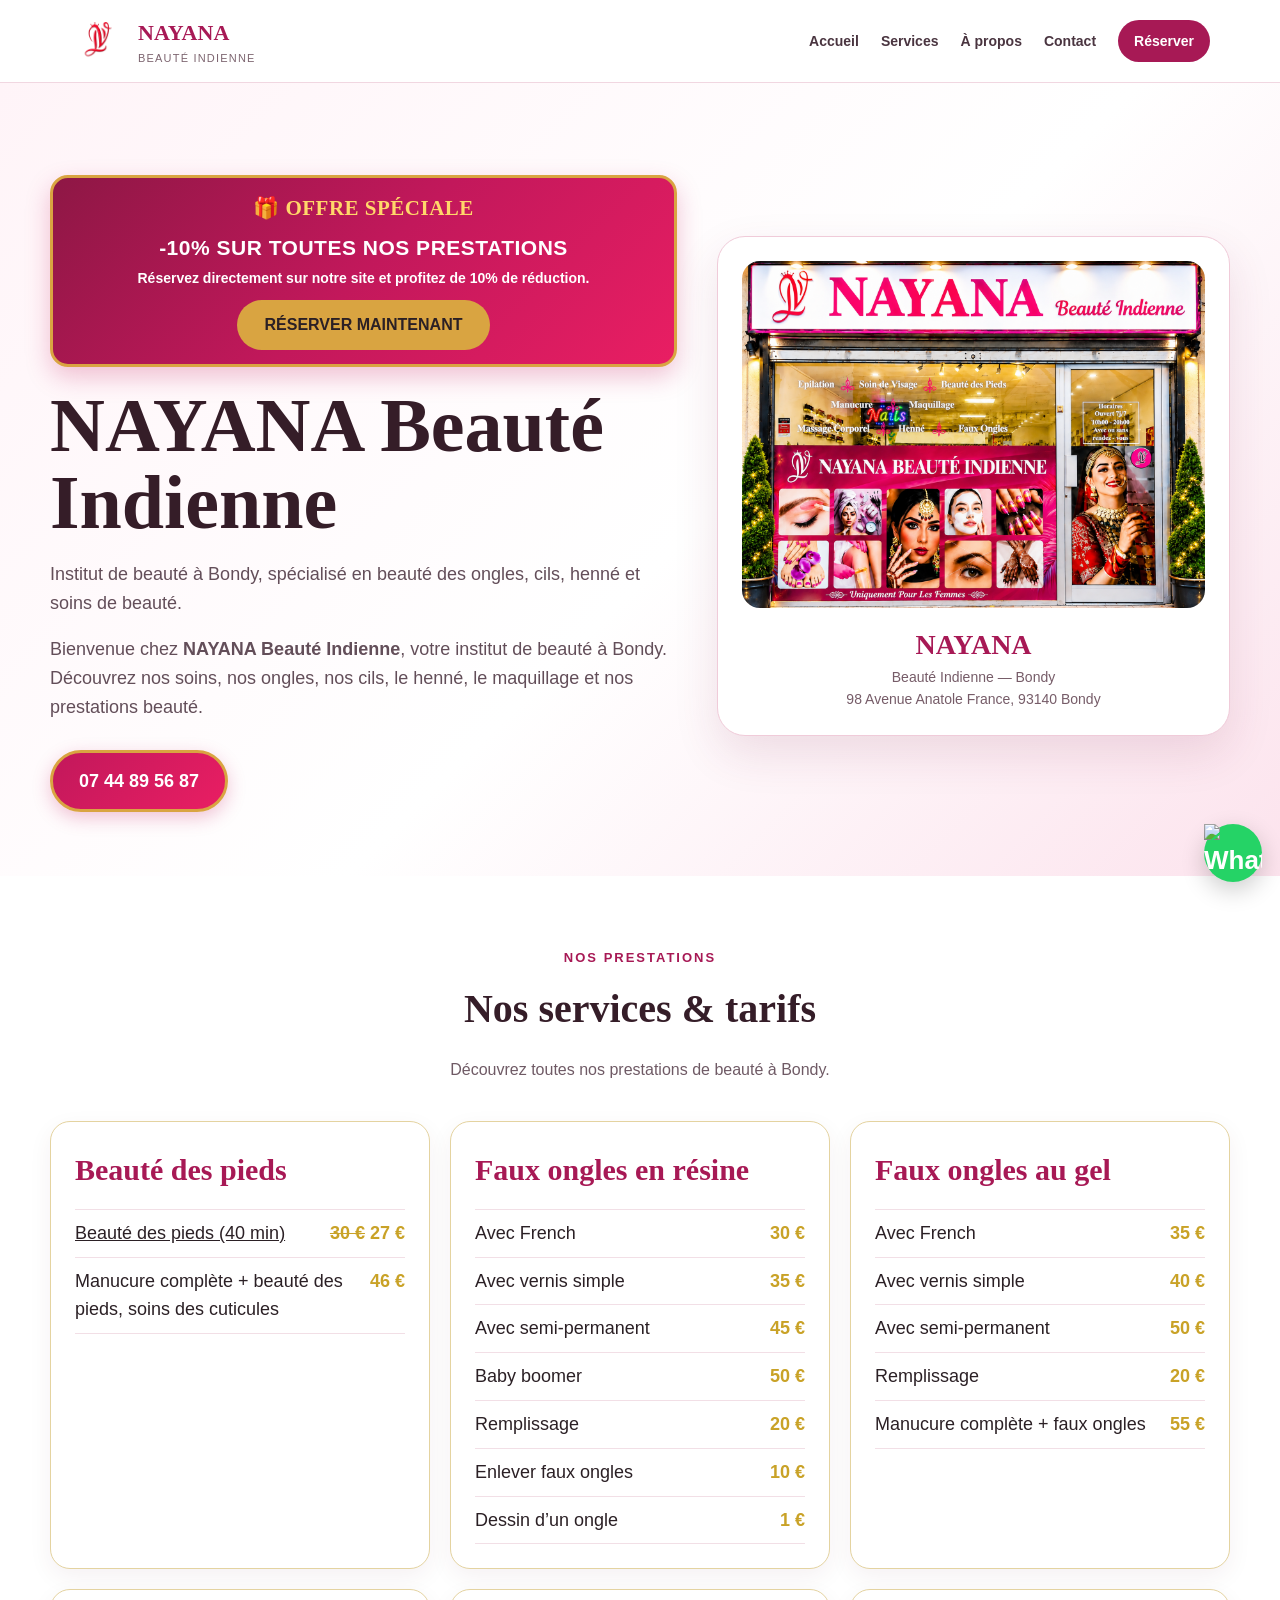
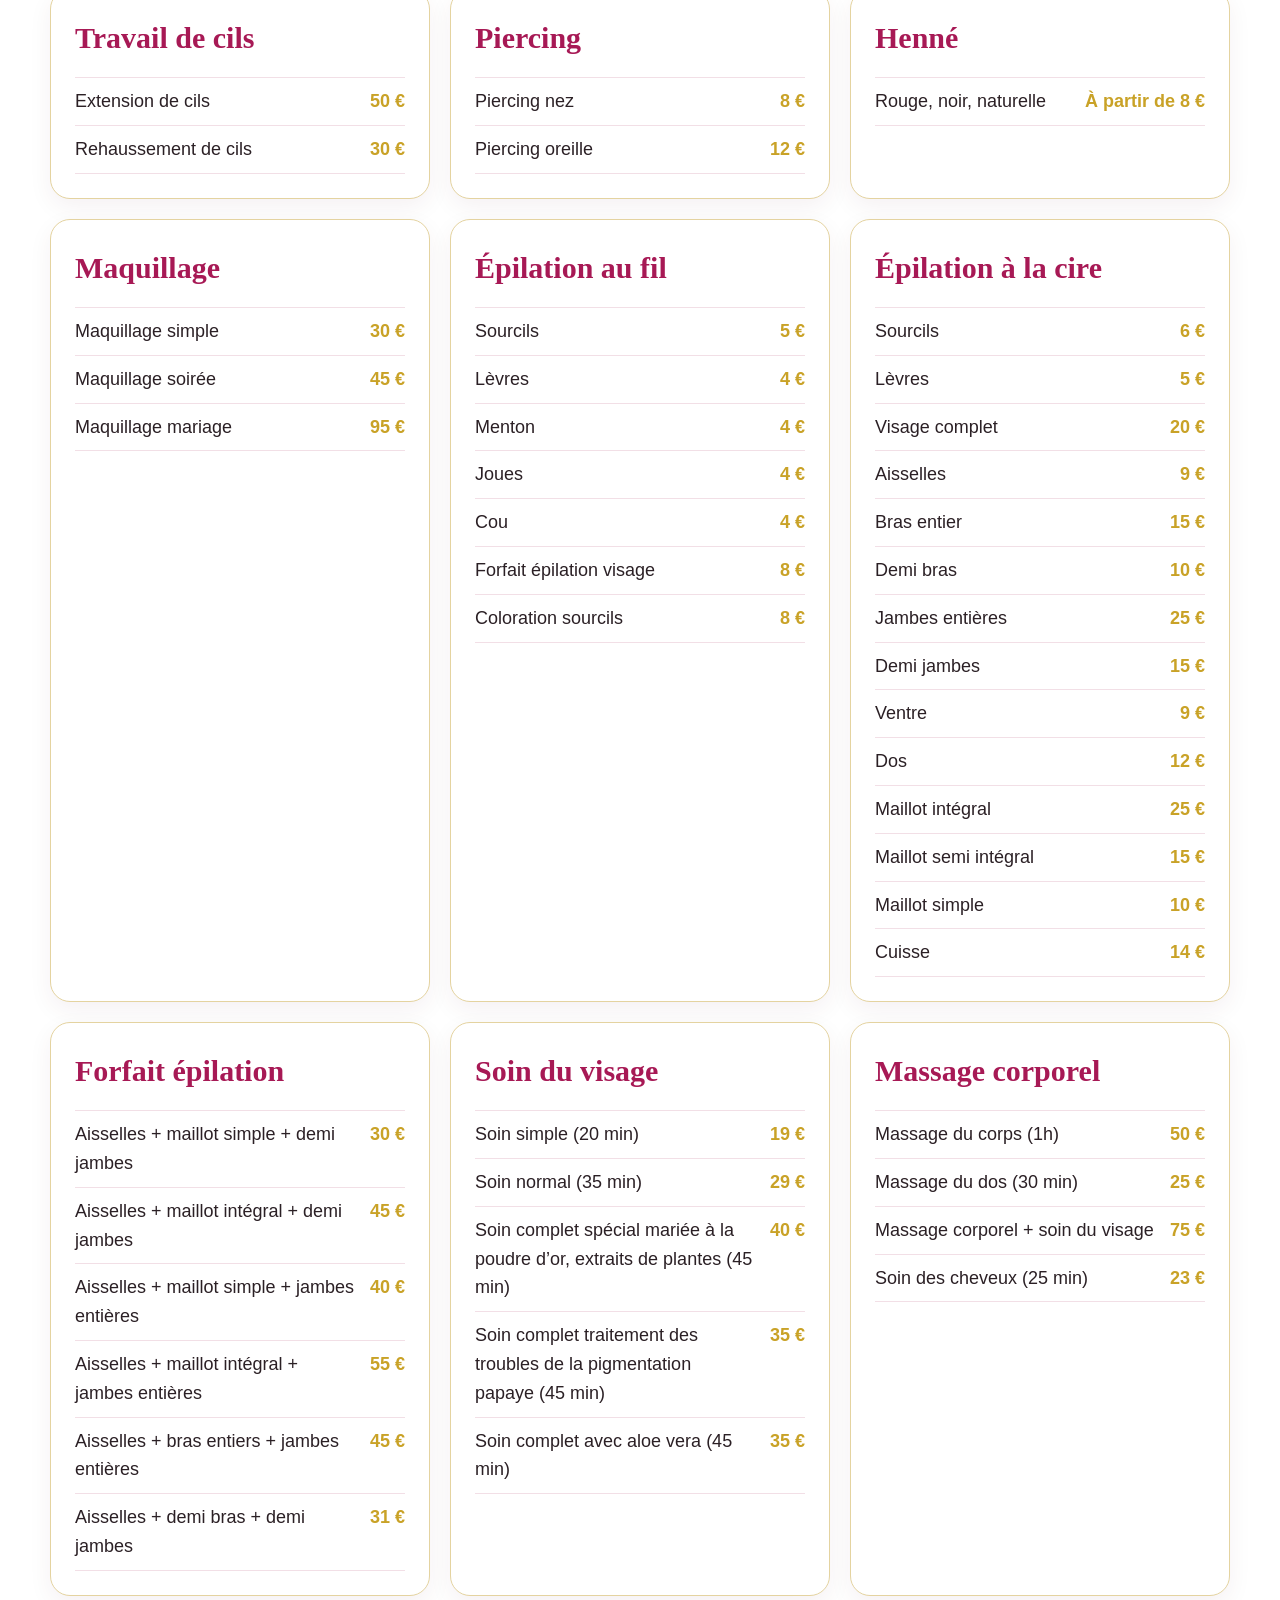
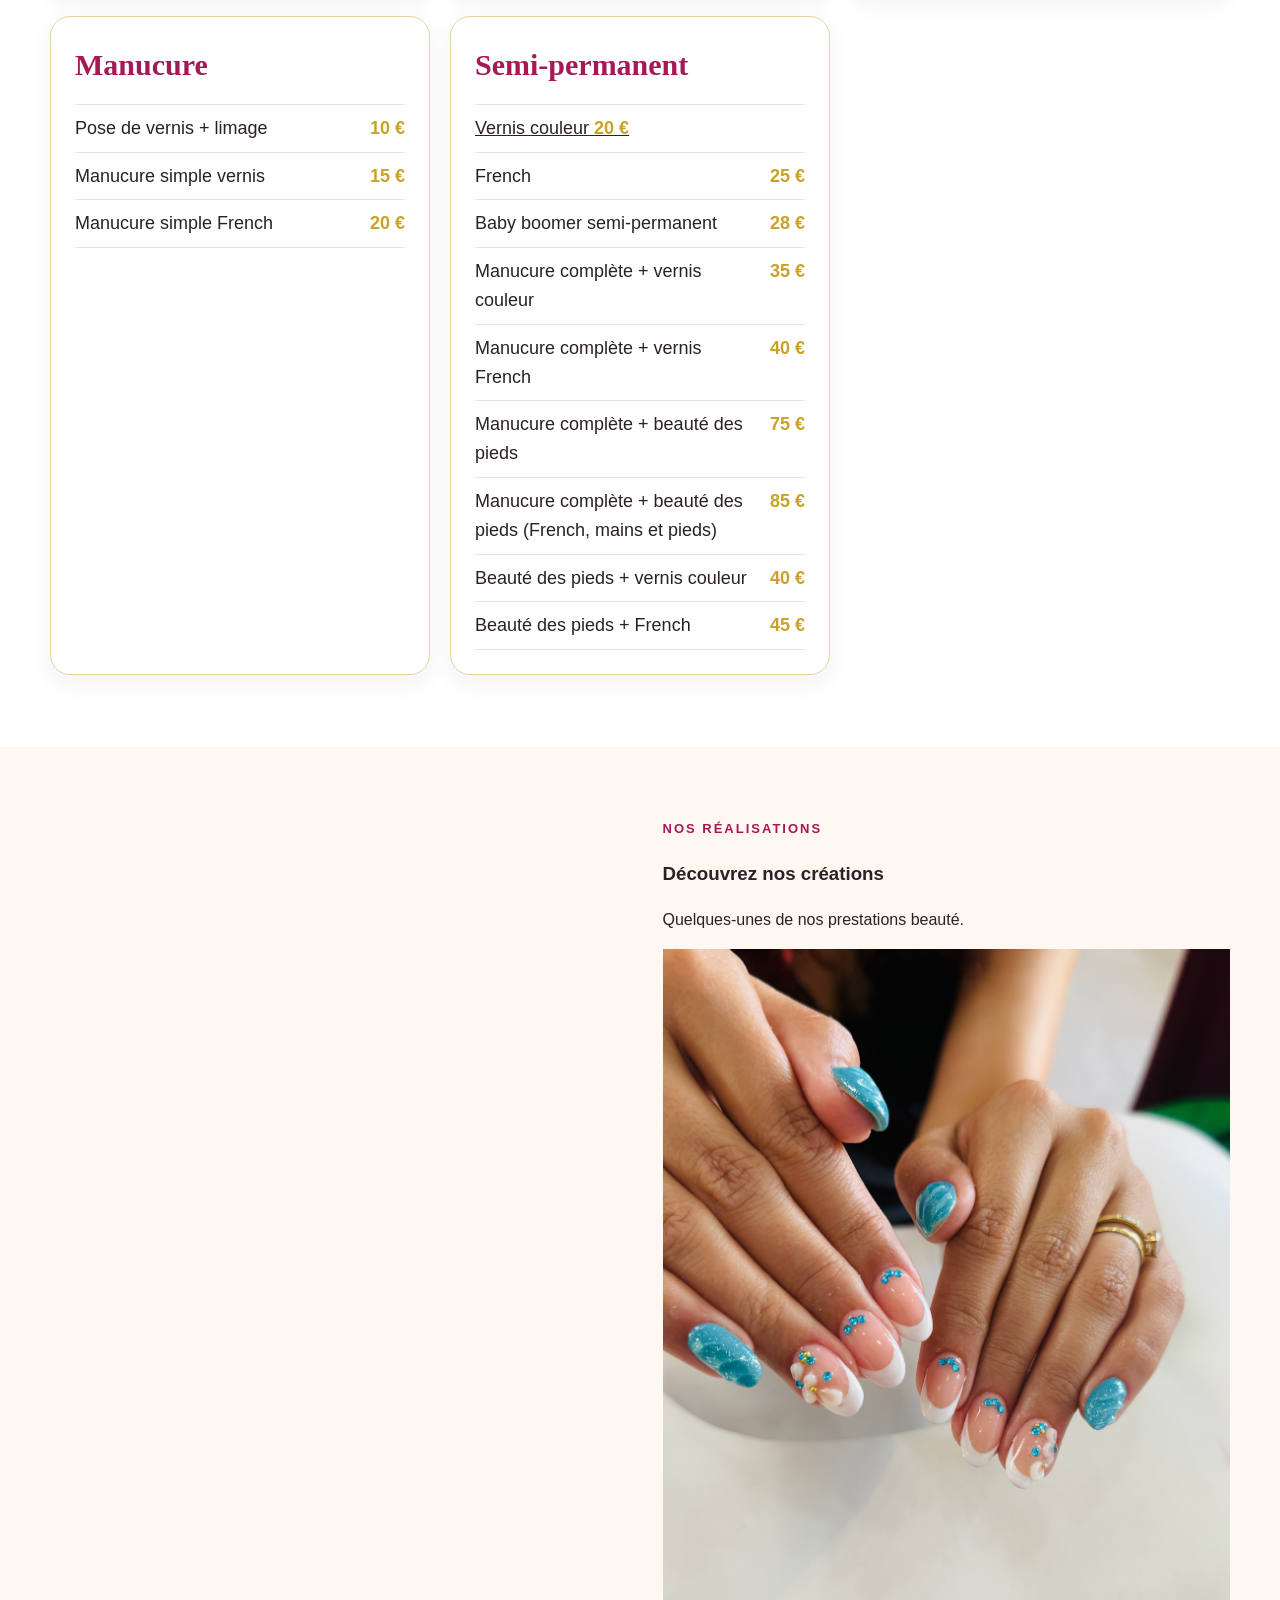
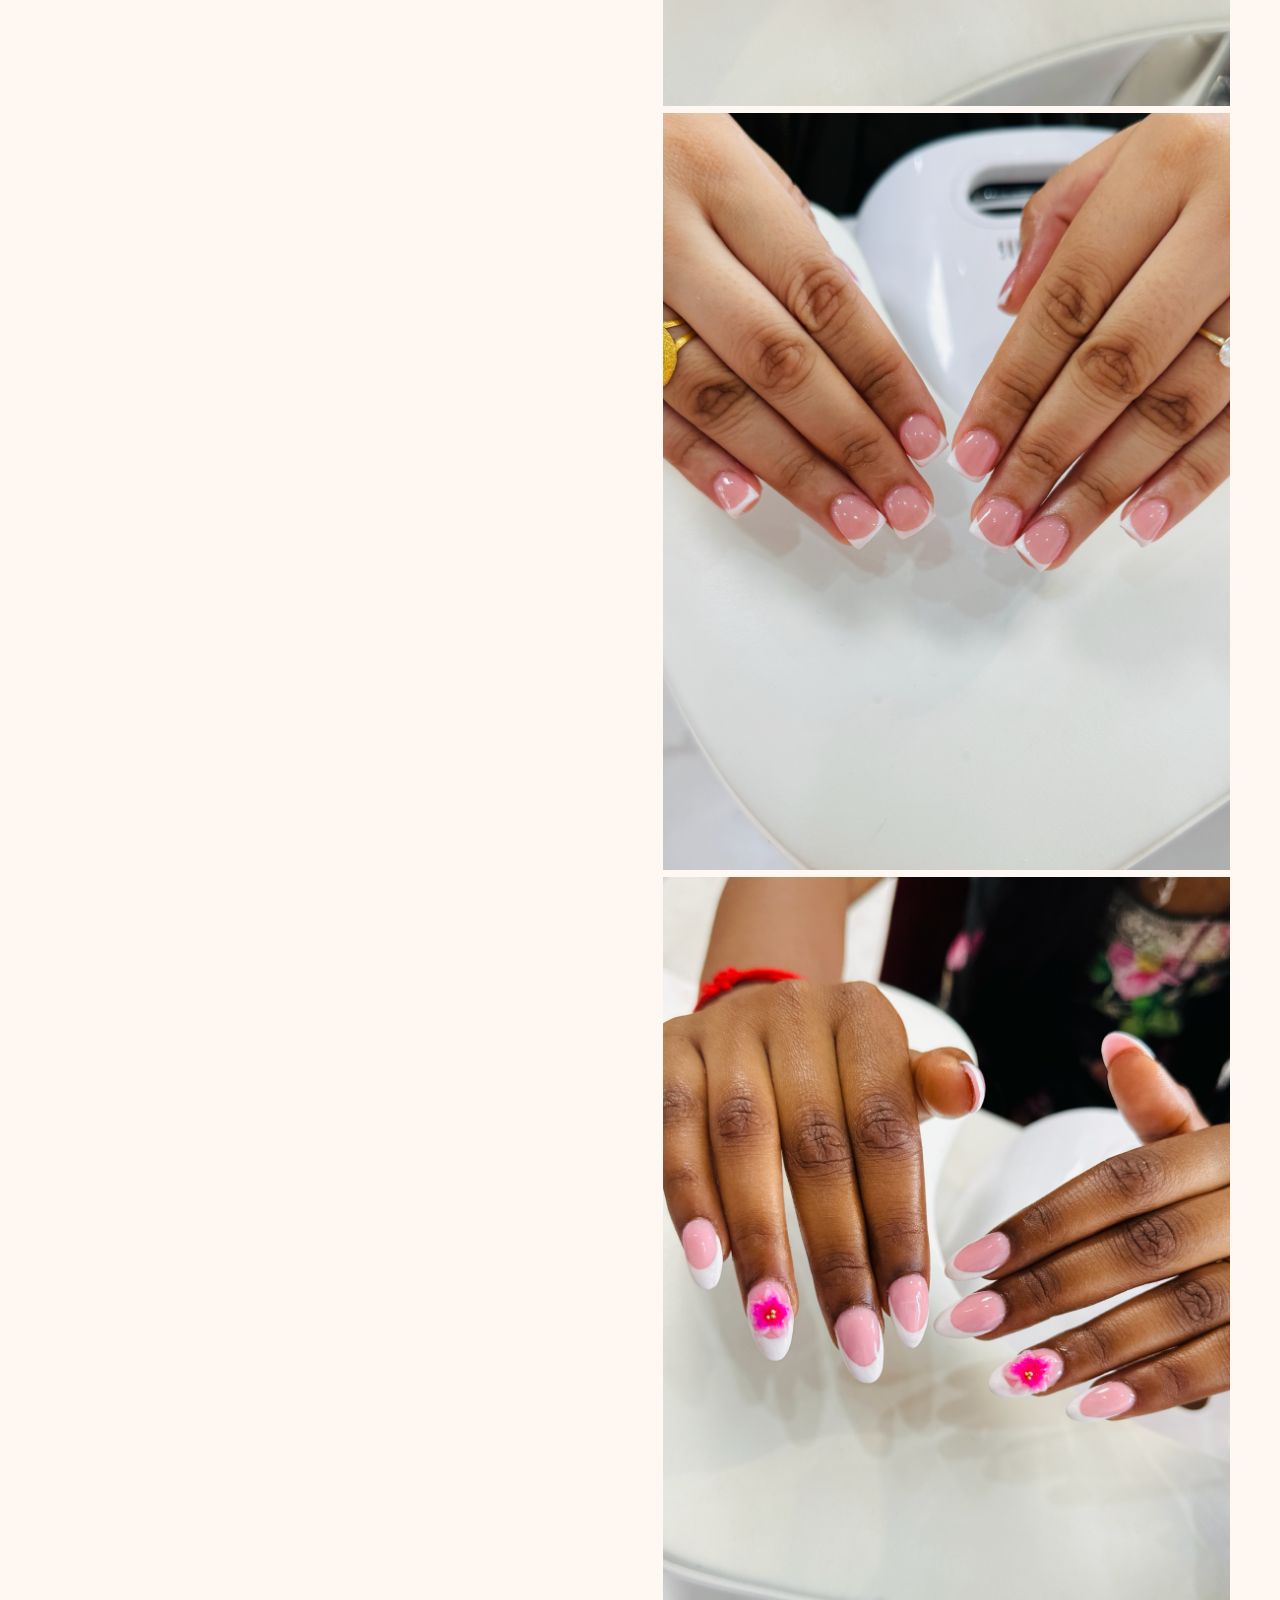
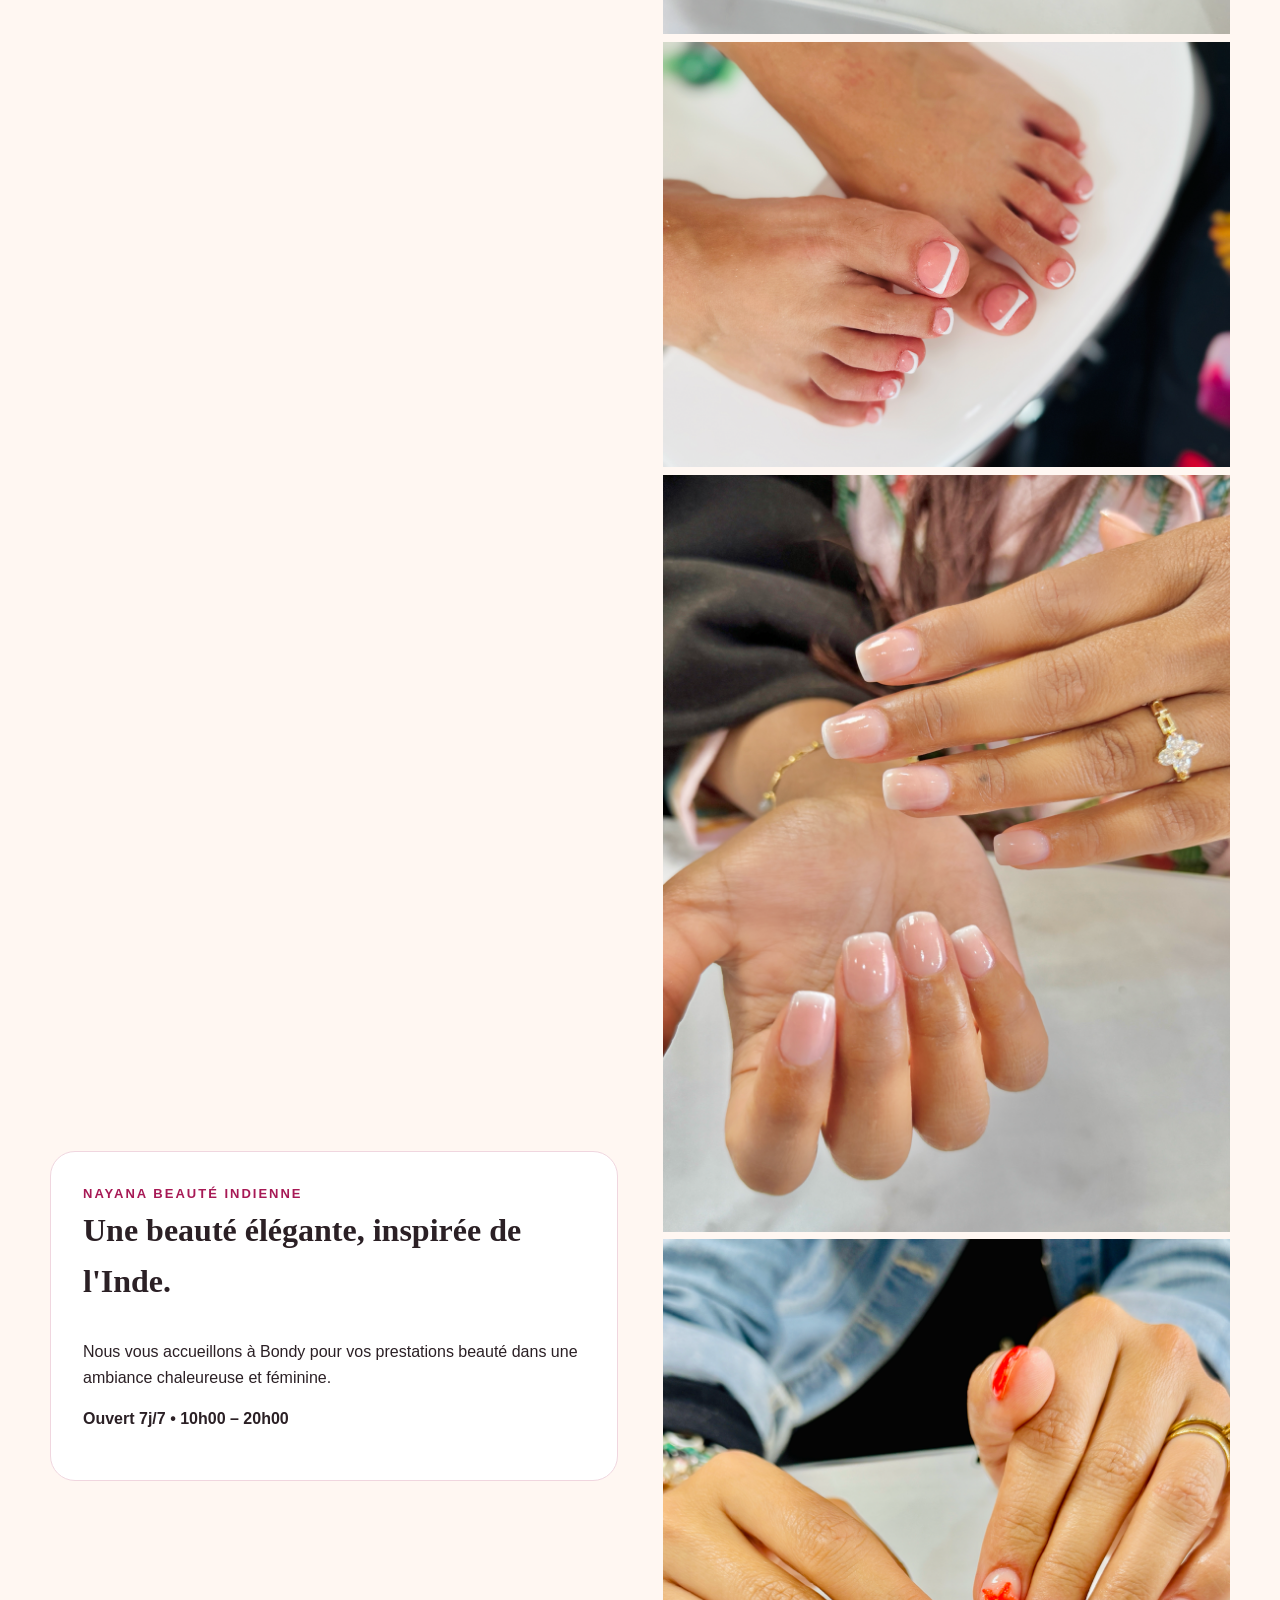
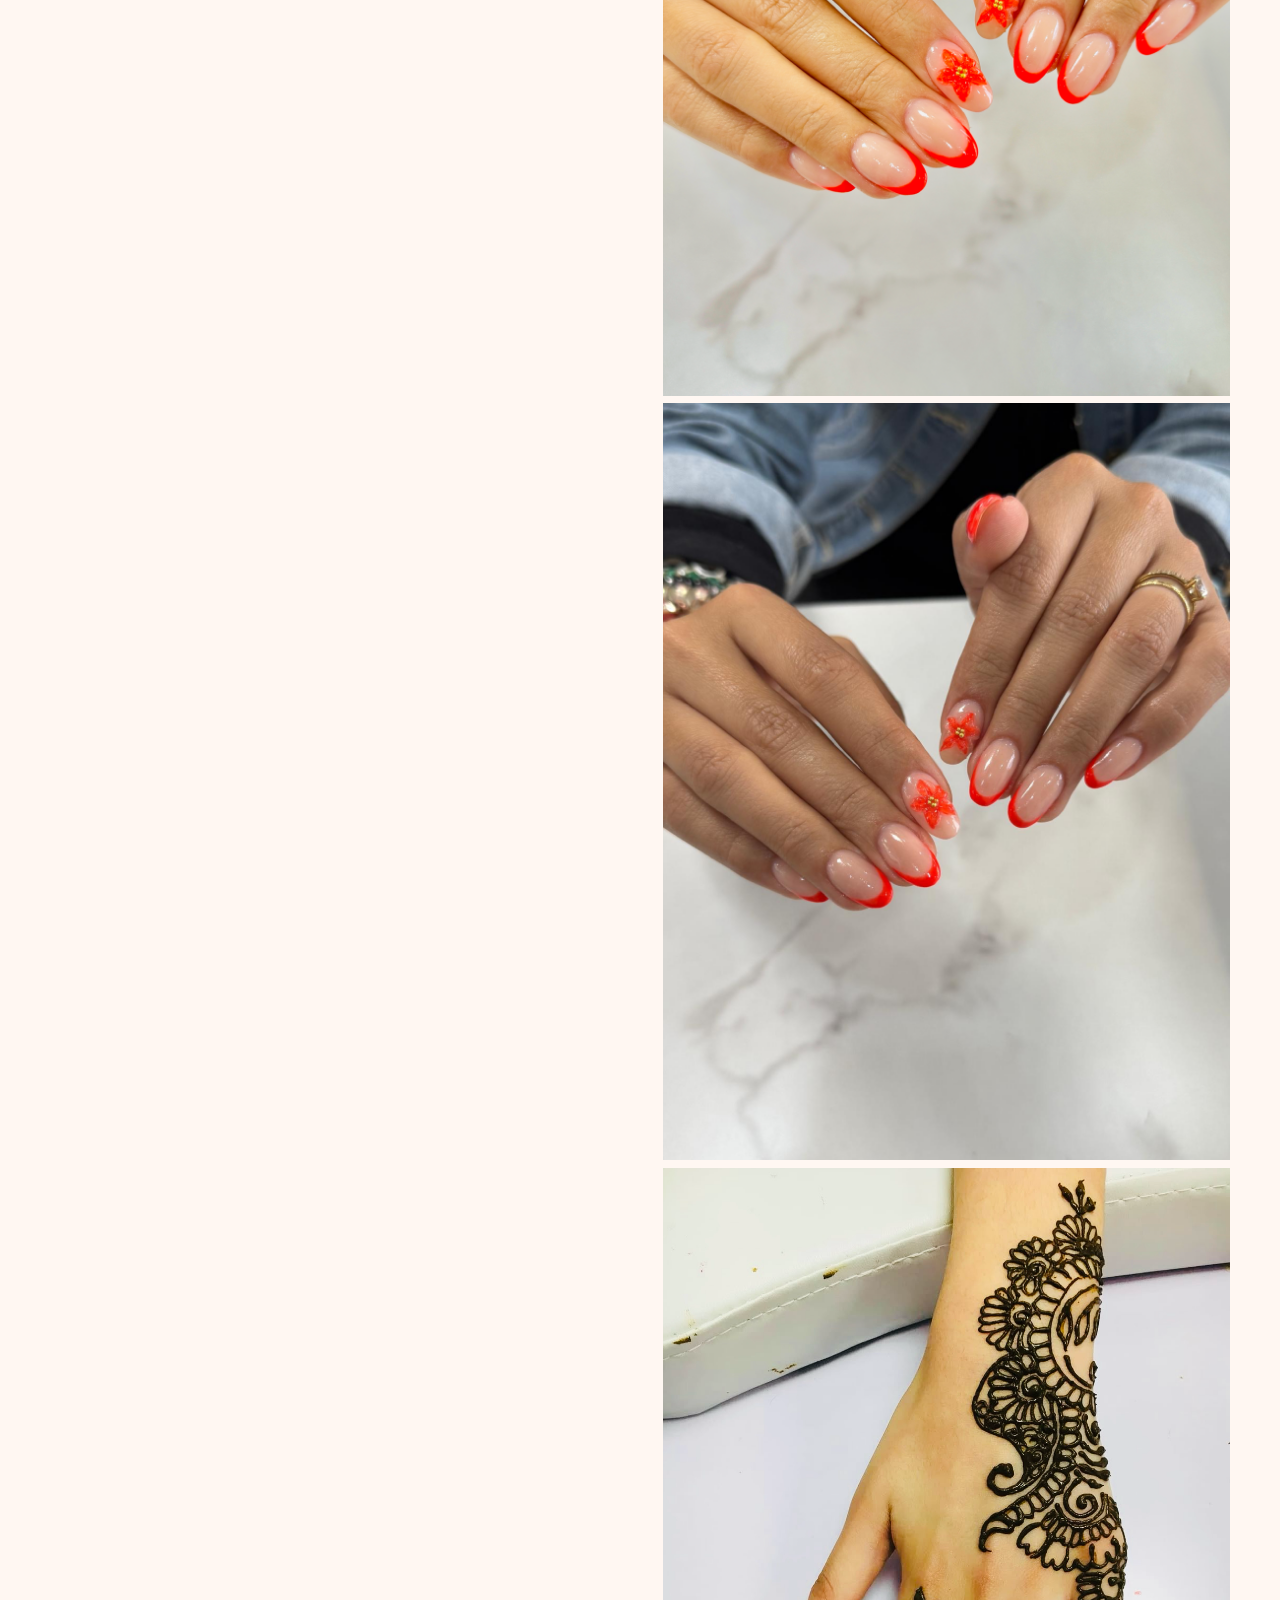
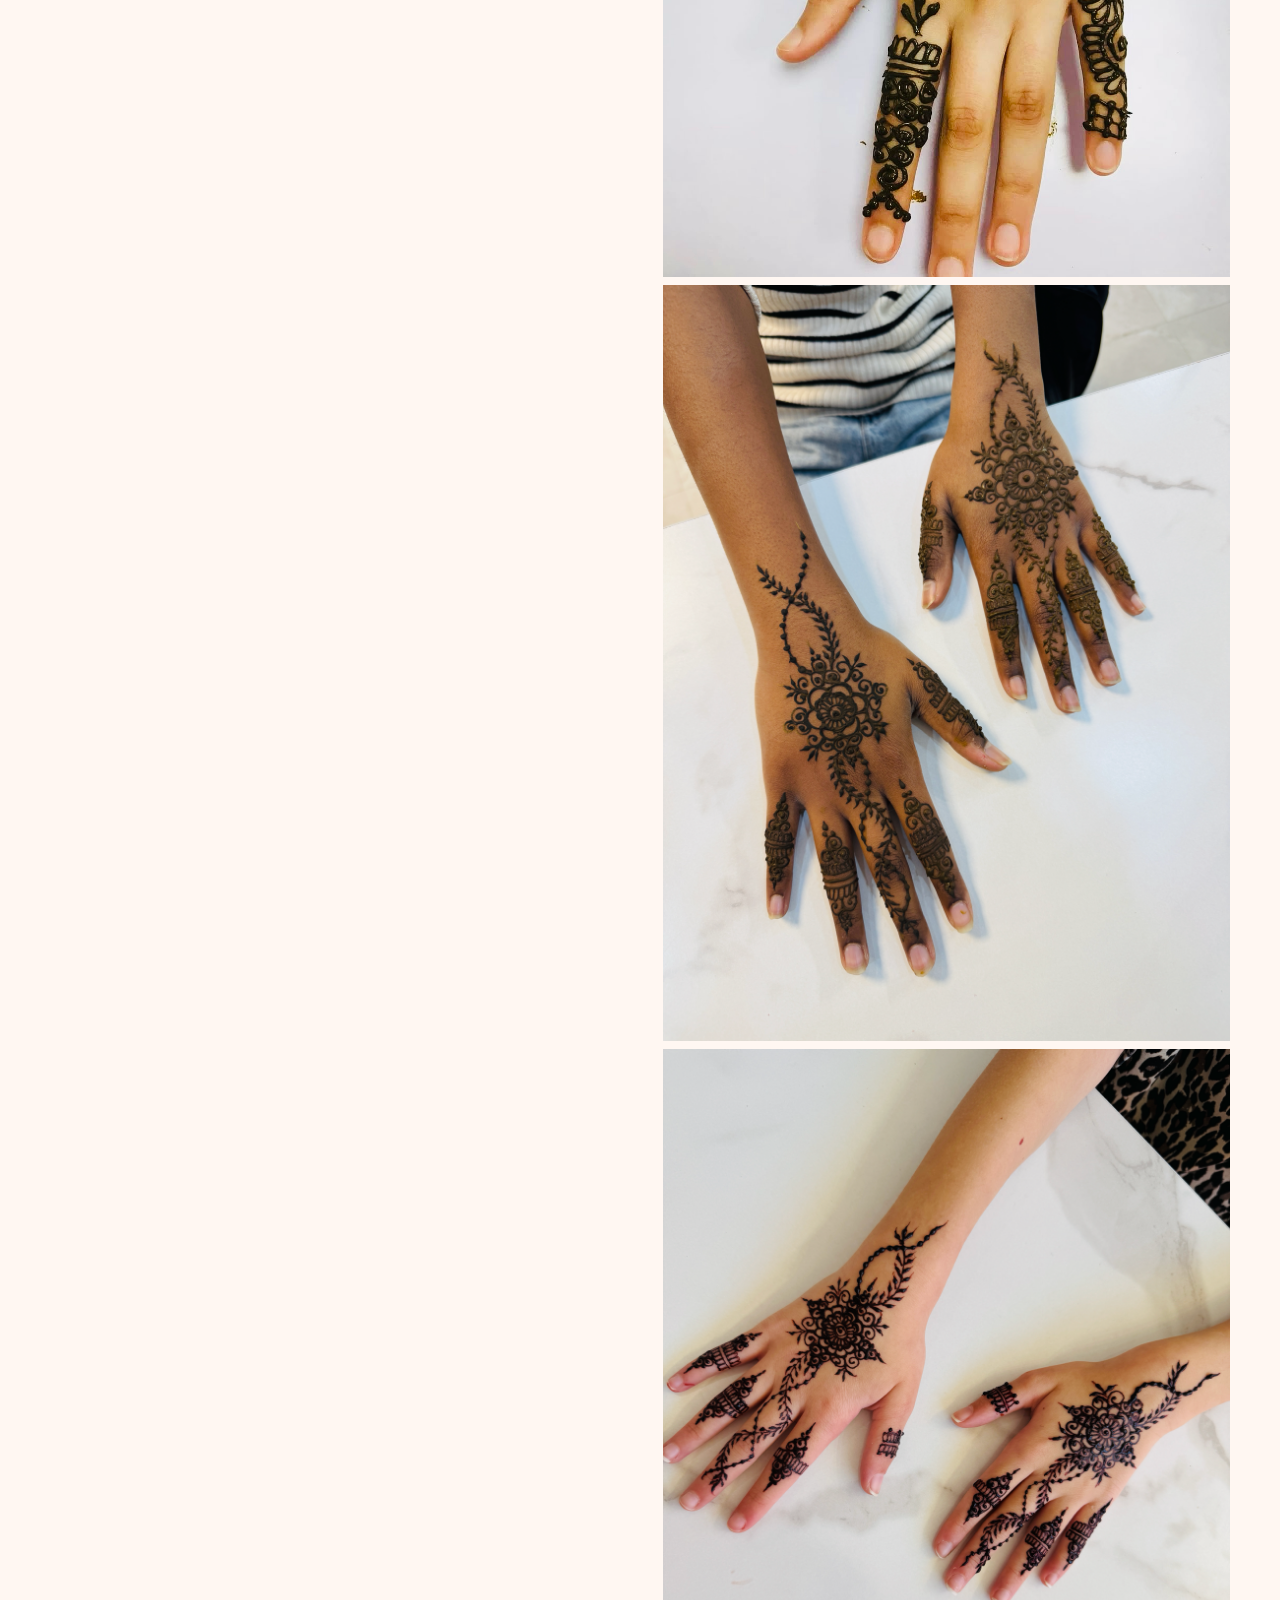
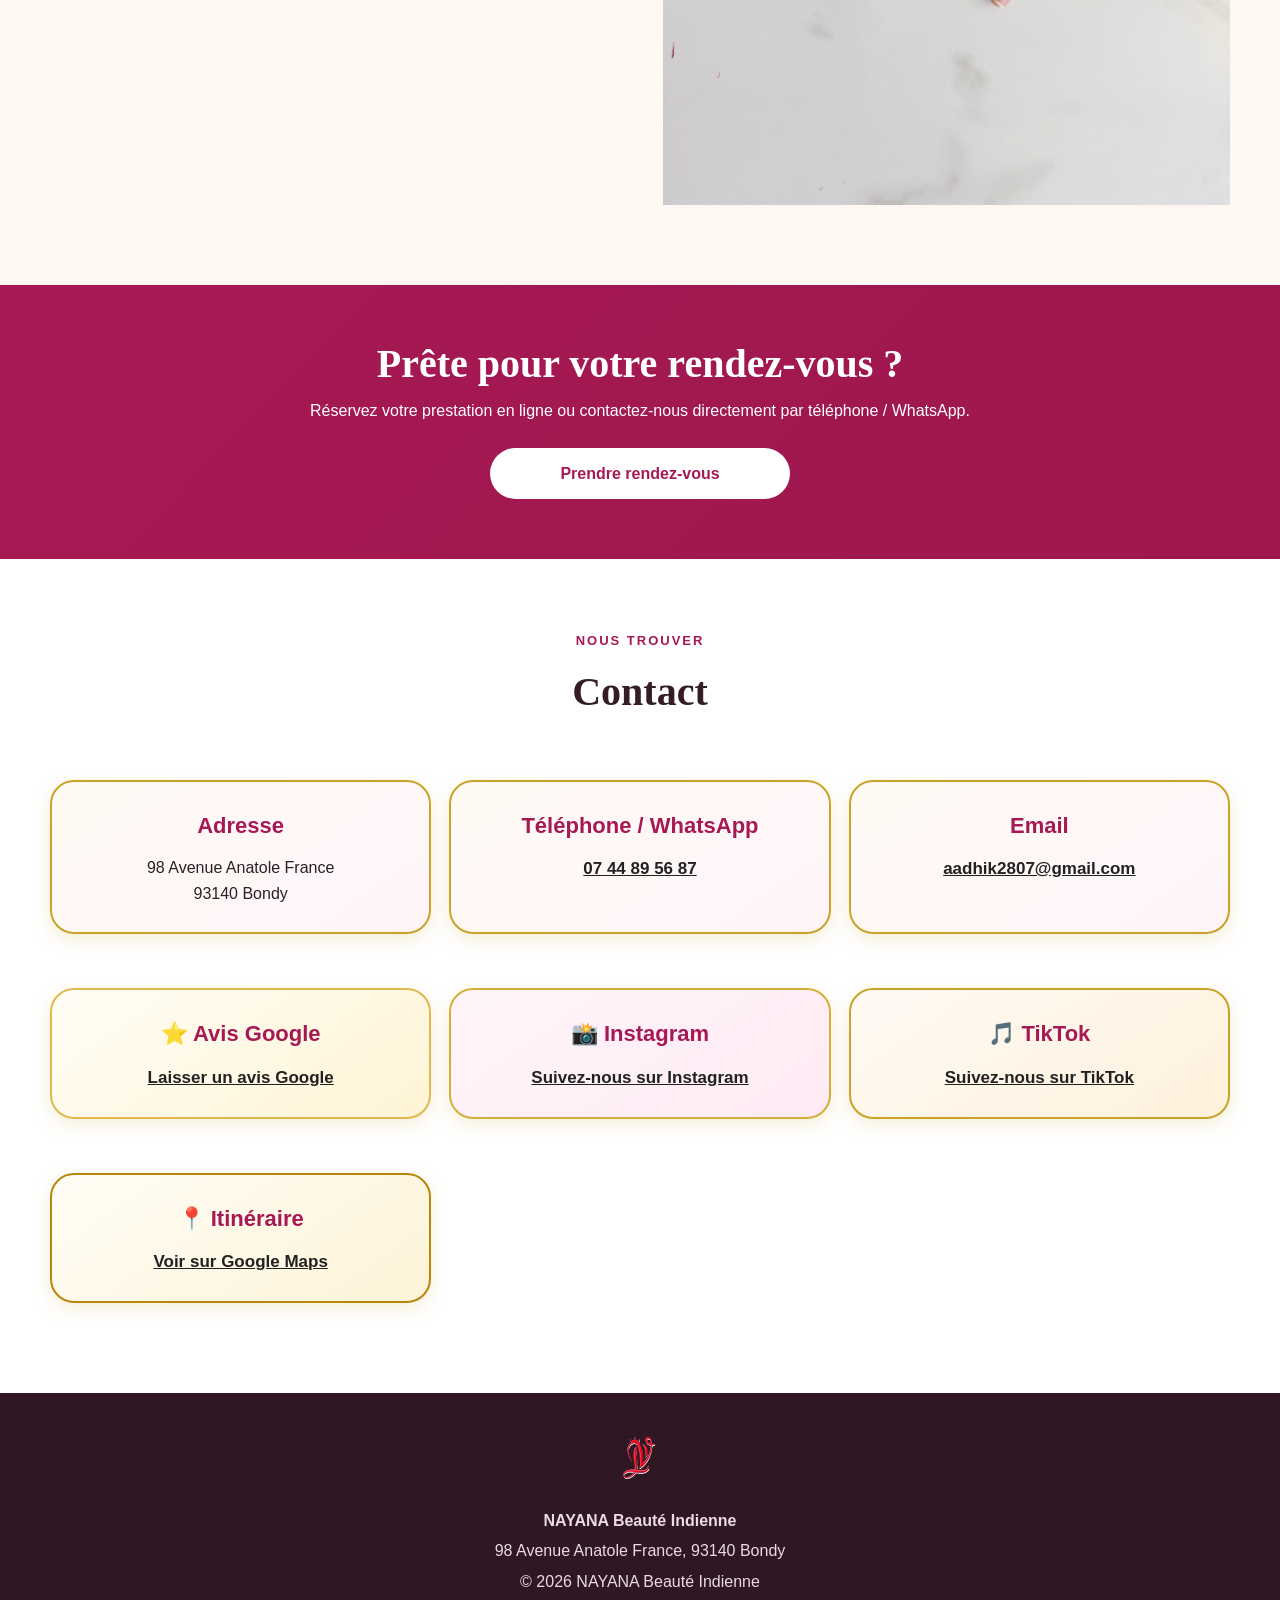
==== commit e41c1855: "Update index.html" ====
--- a/index.html
+++ b/index.html
@@ -561,7 +561,7 @@
         <div class="price-list">
           <div class="price-row">
     <a href="Booking.html"><span>Beauté des pieds (40 min)</span></a>
-    <strong>30 €</strong>
+    <strong><del>30 €</del> 27 €</strong>
 </div>
           
     
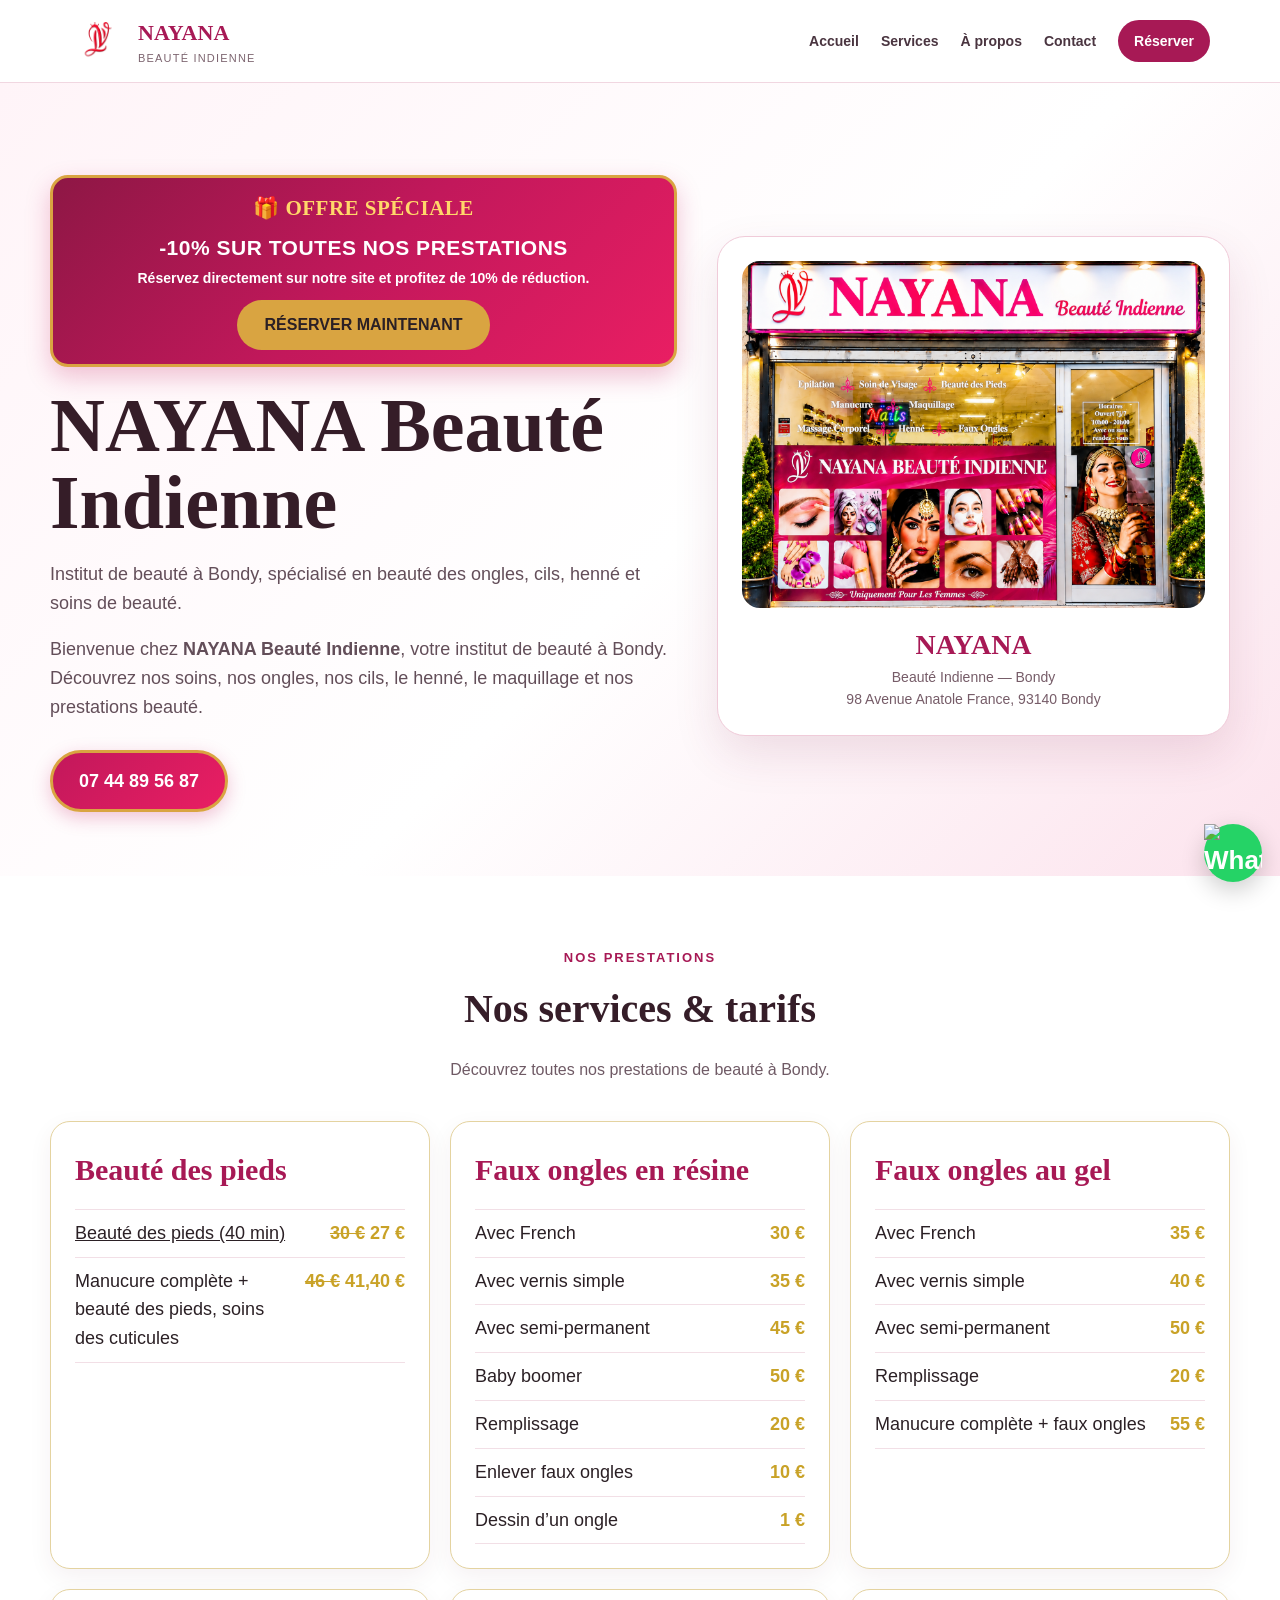
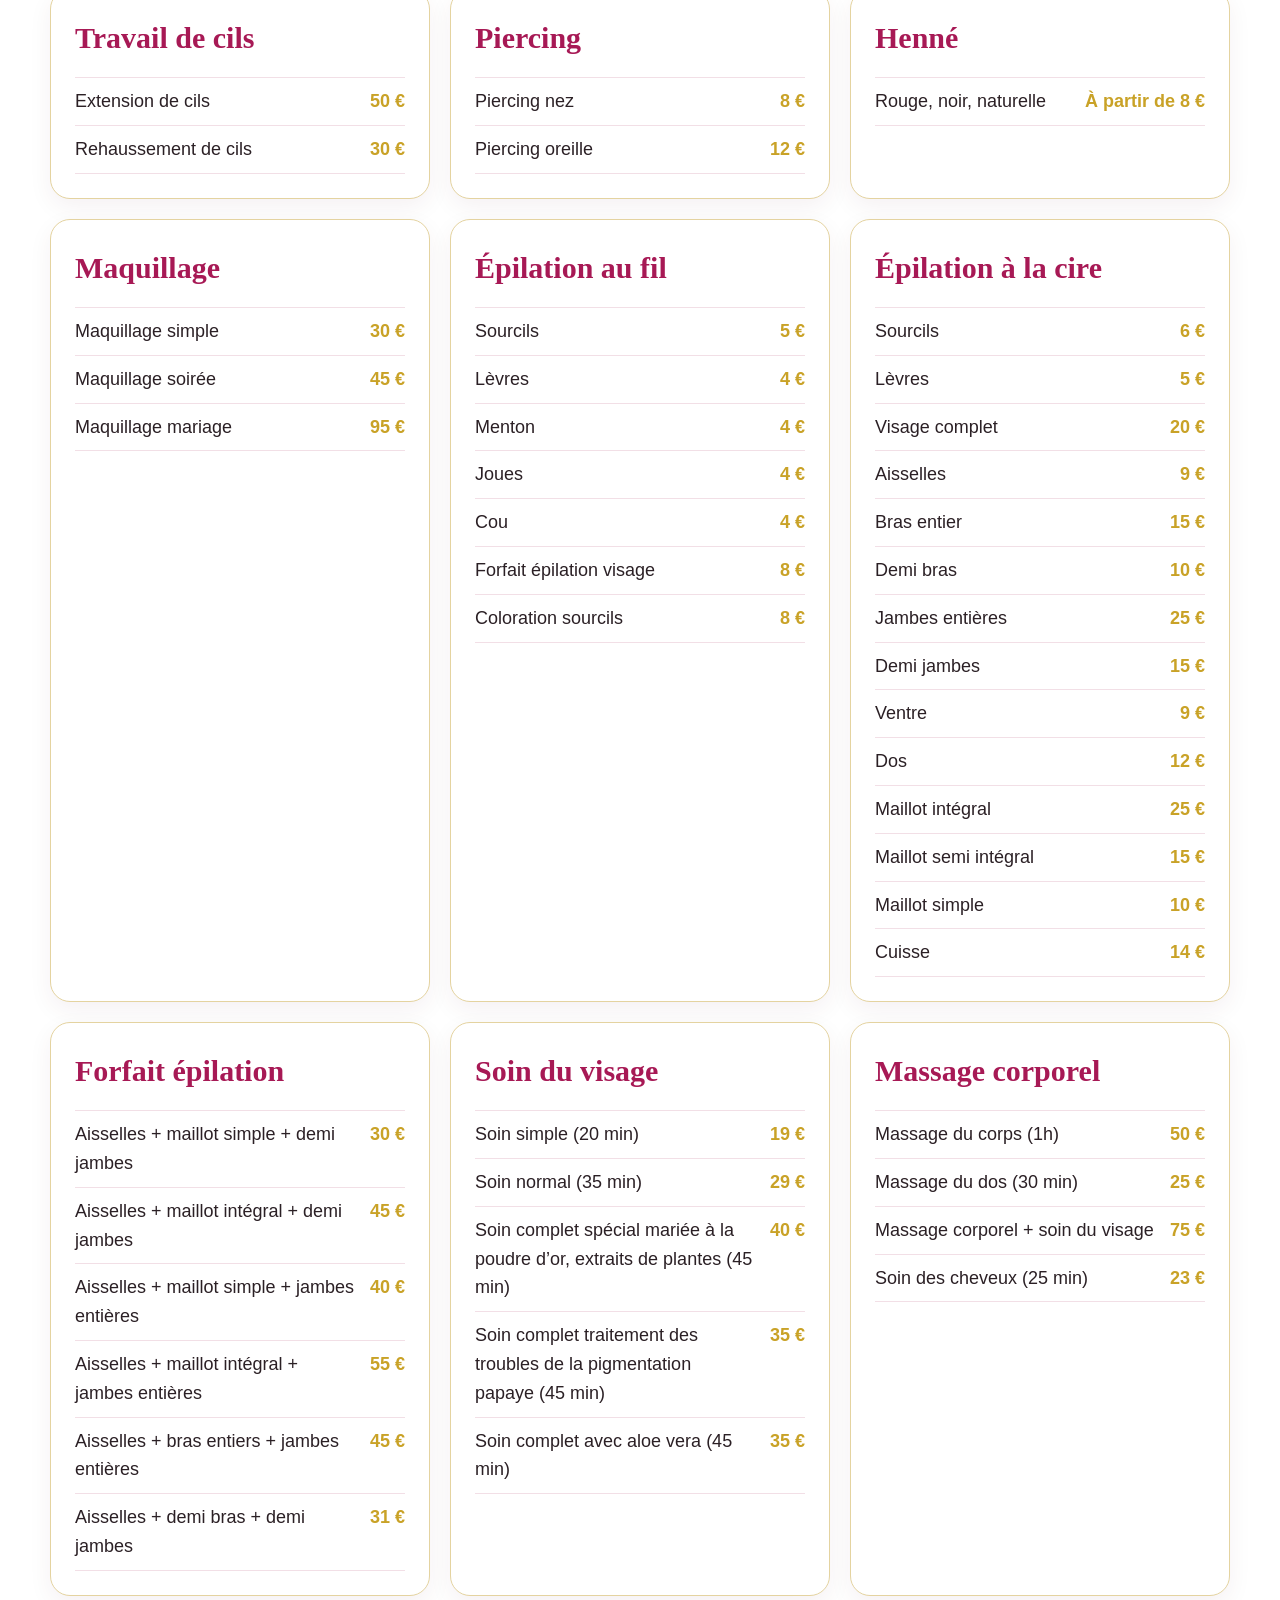
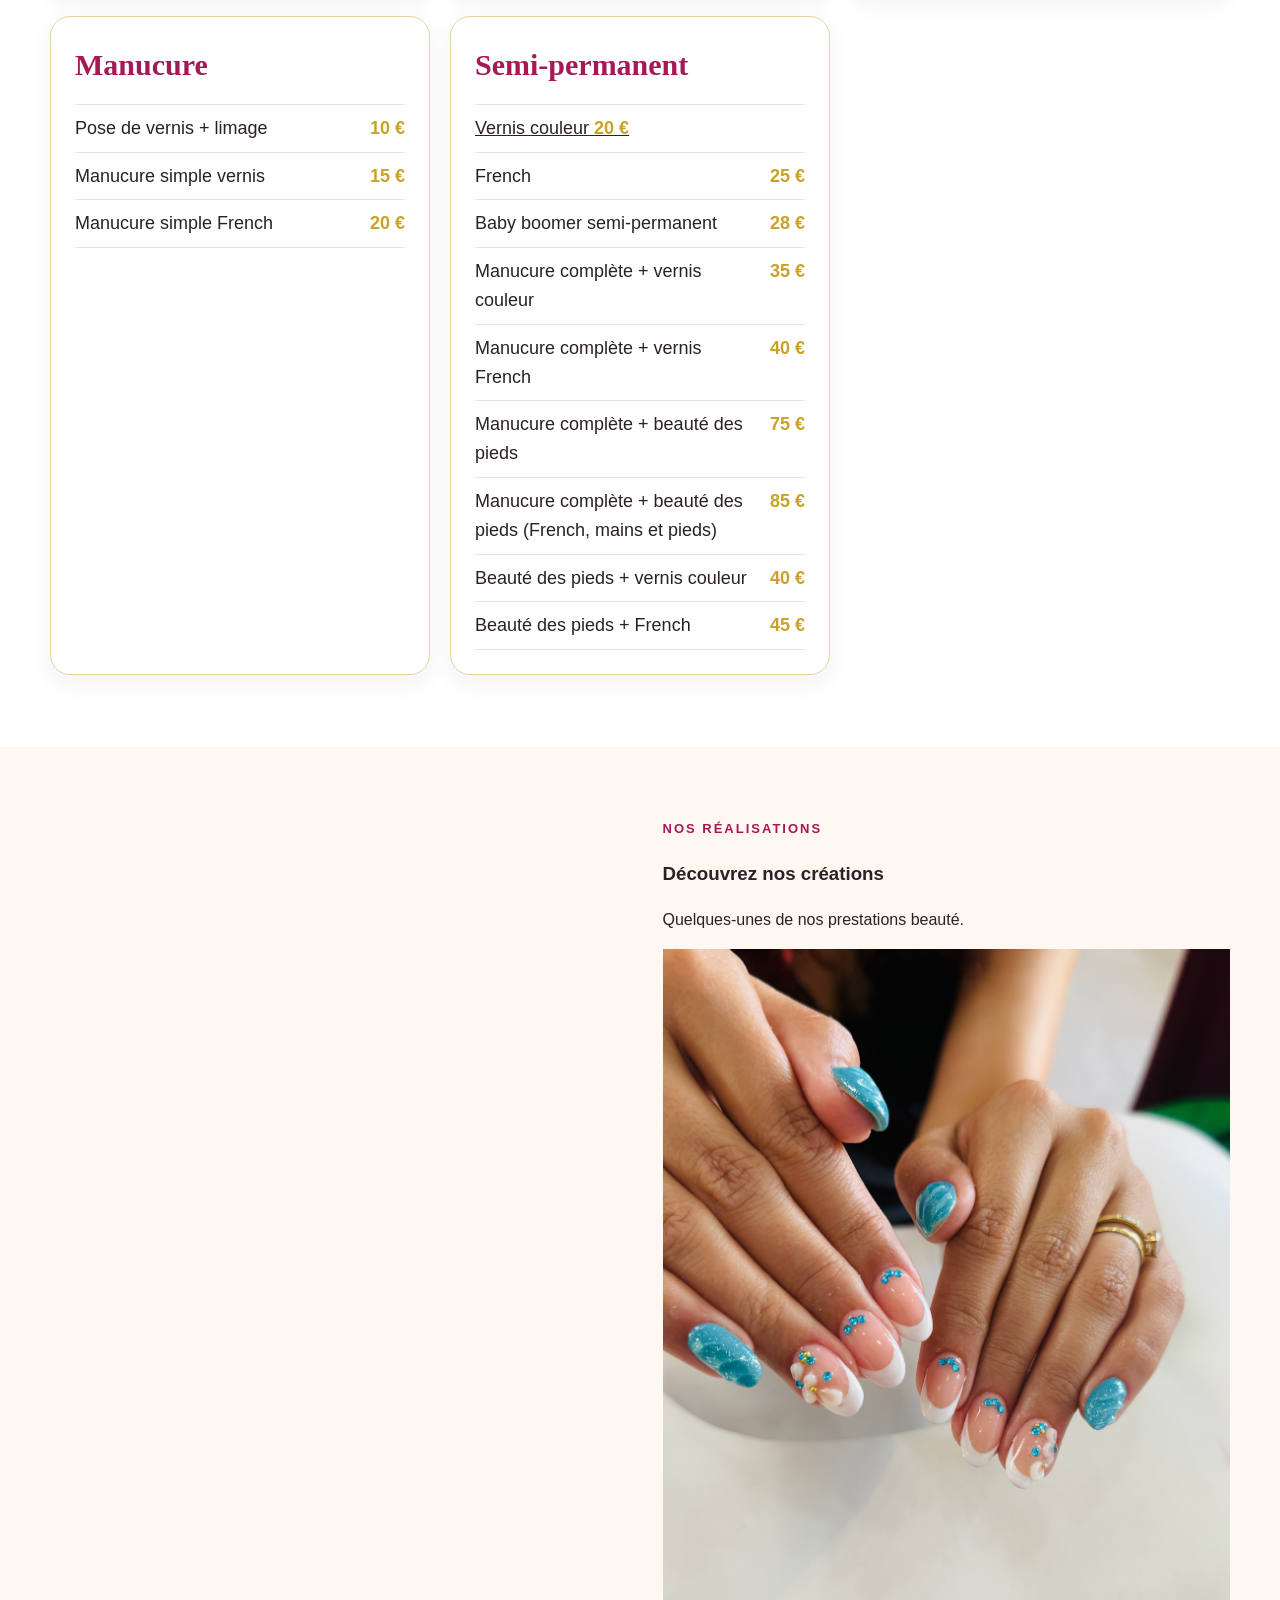
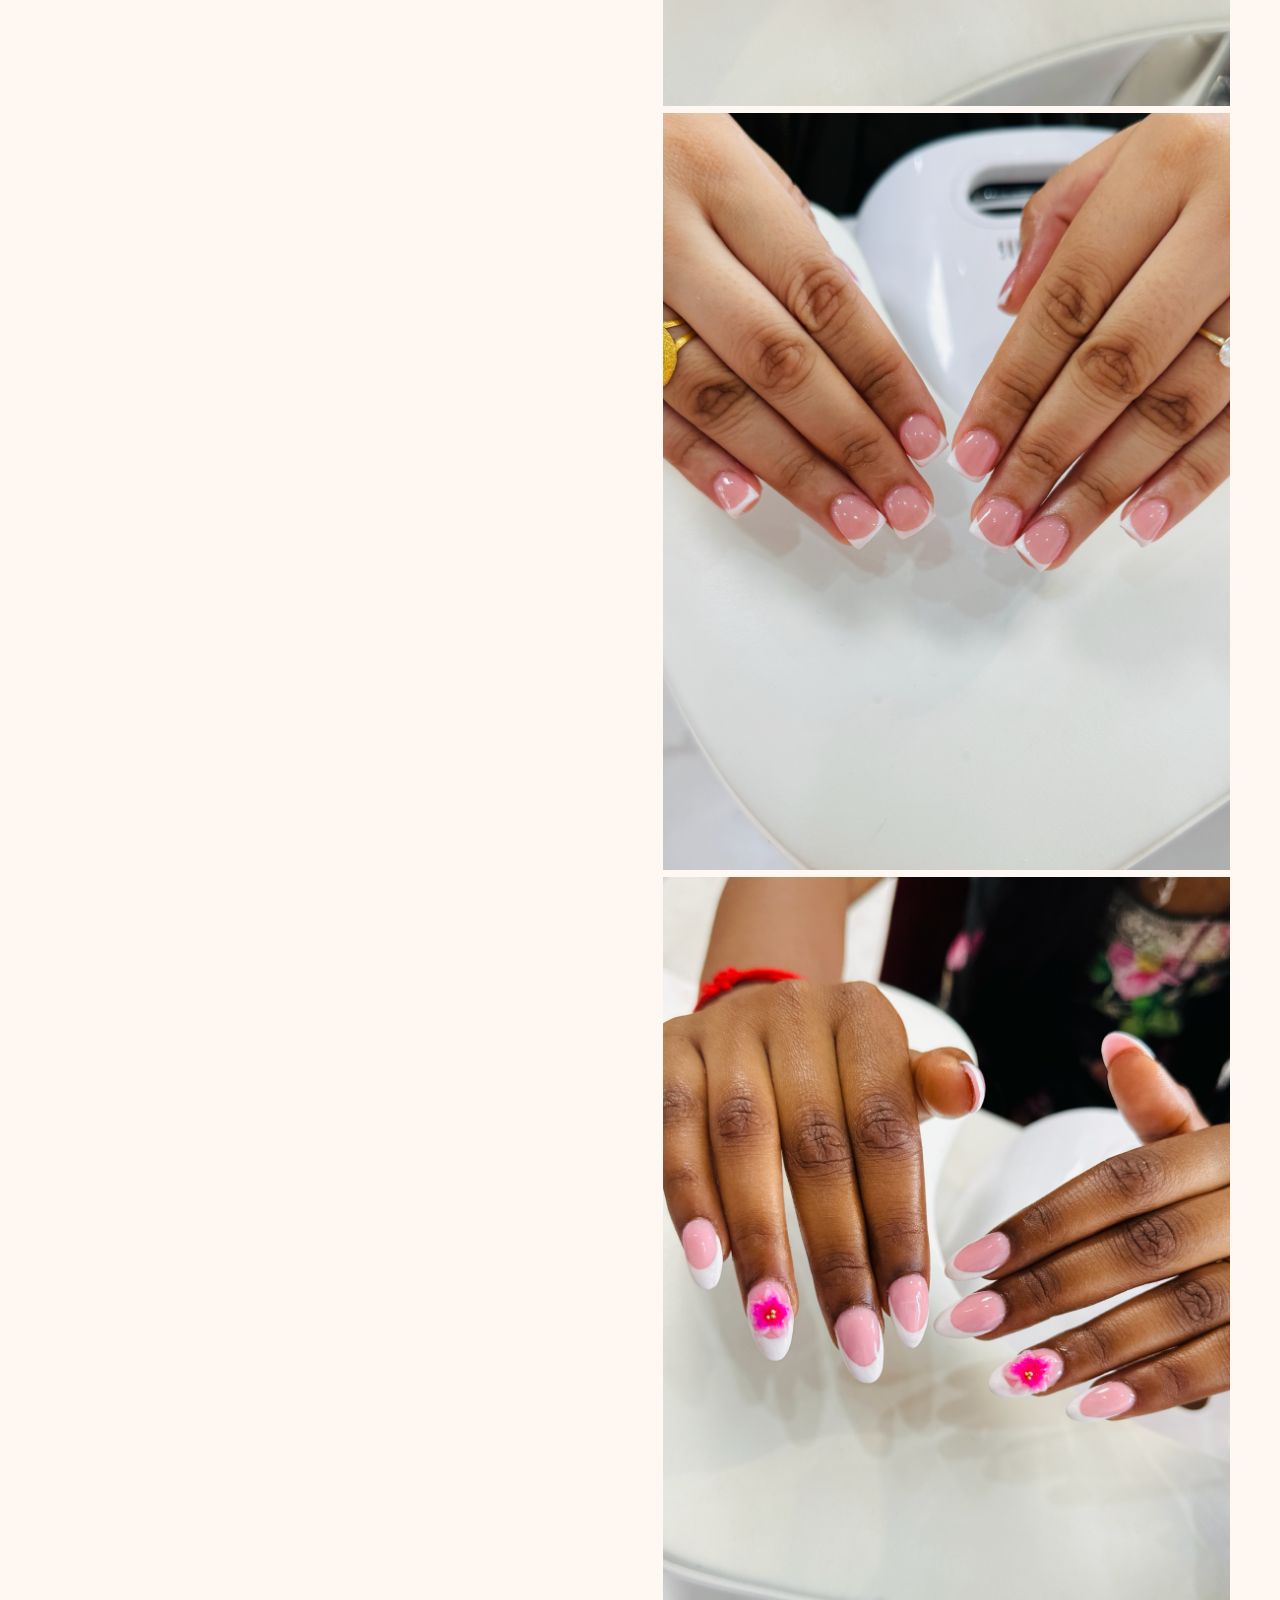
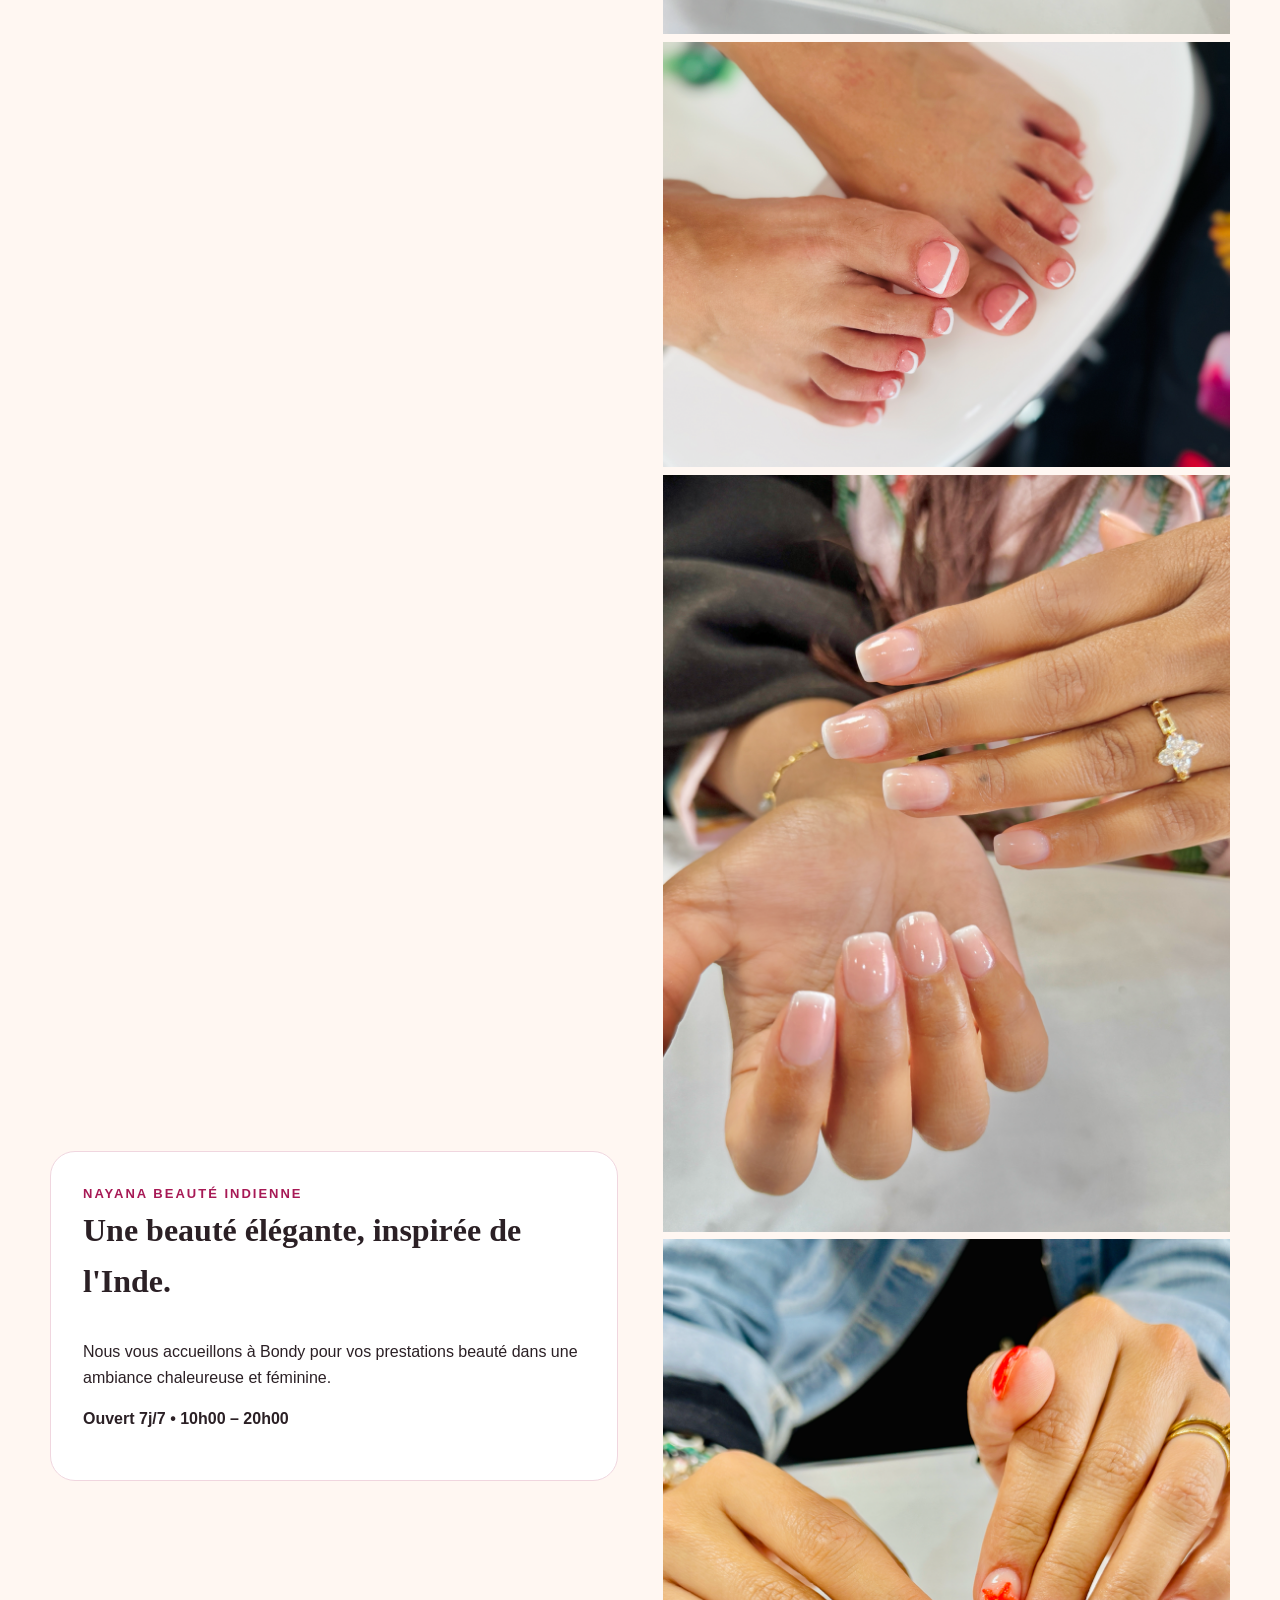
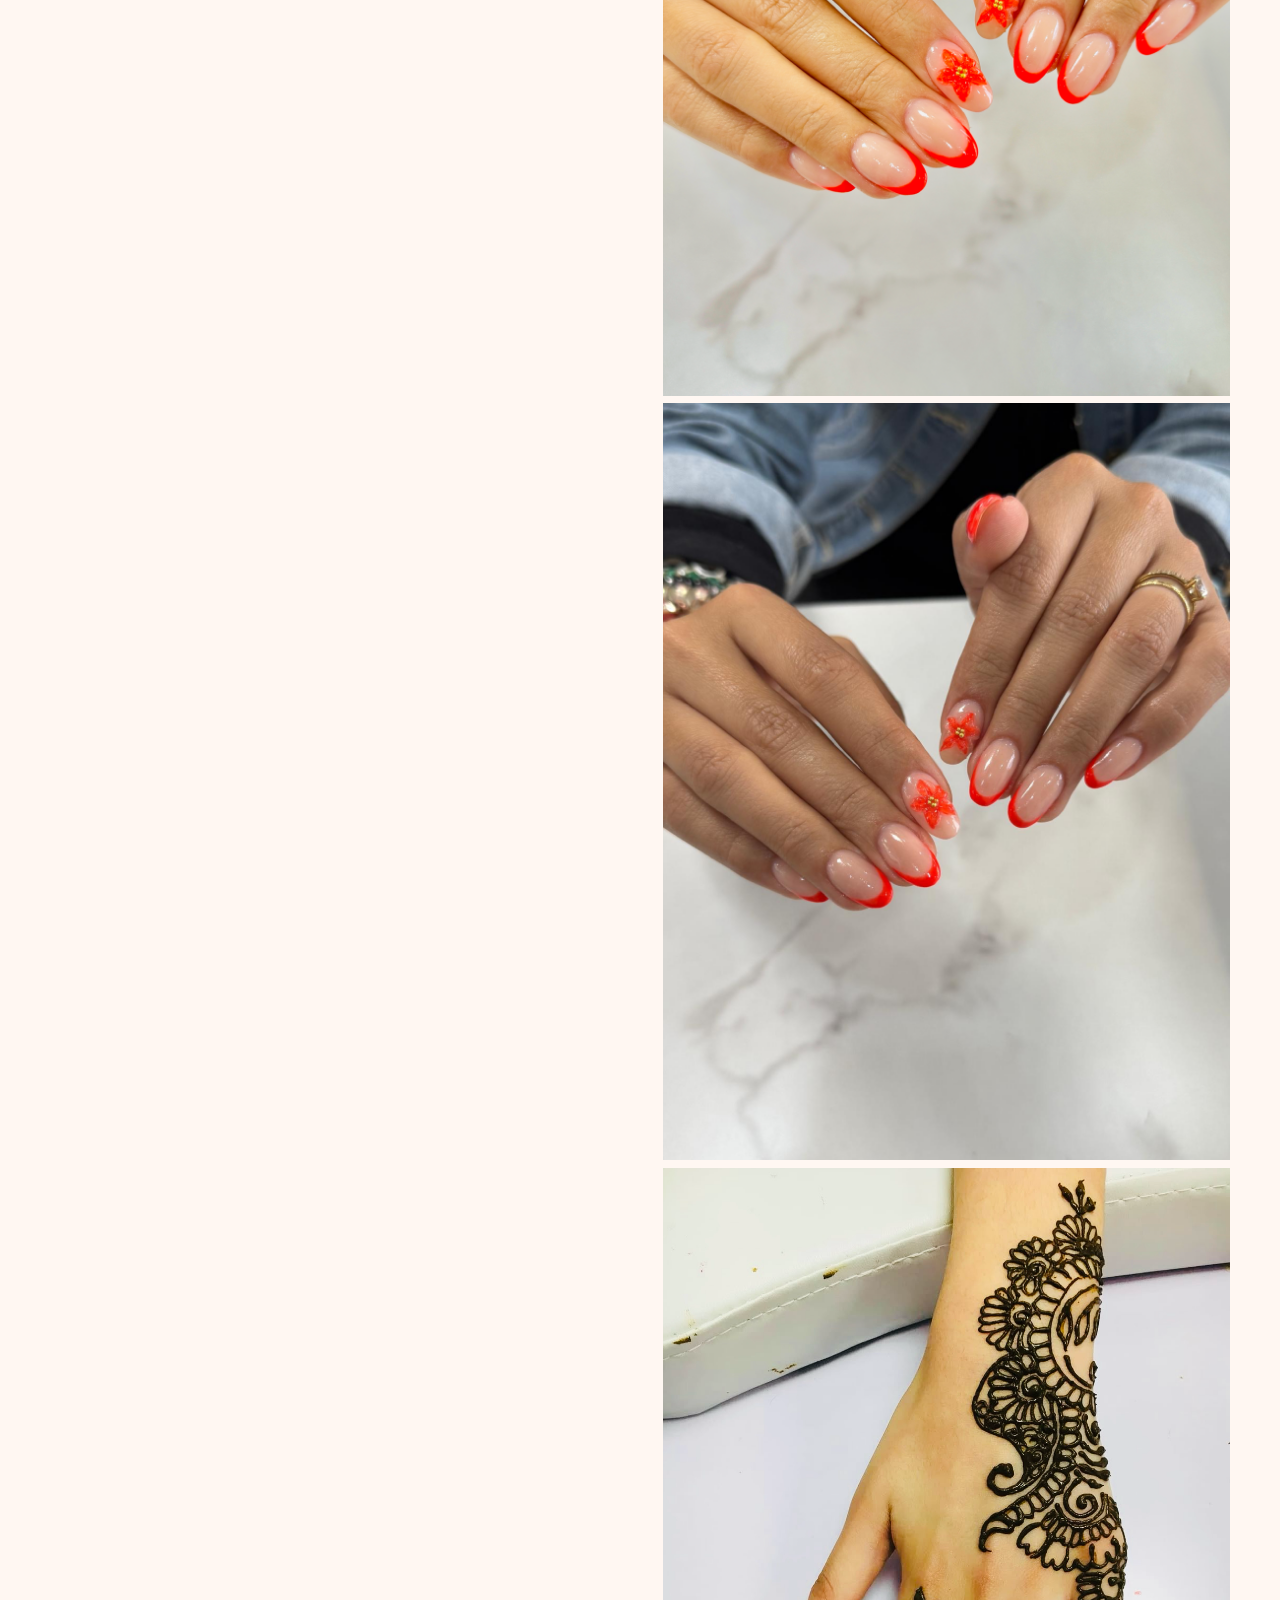
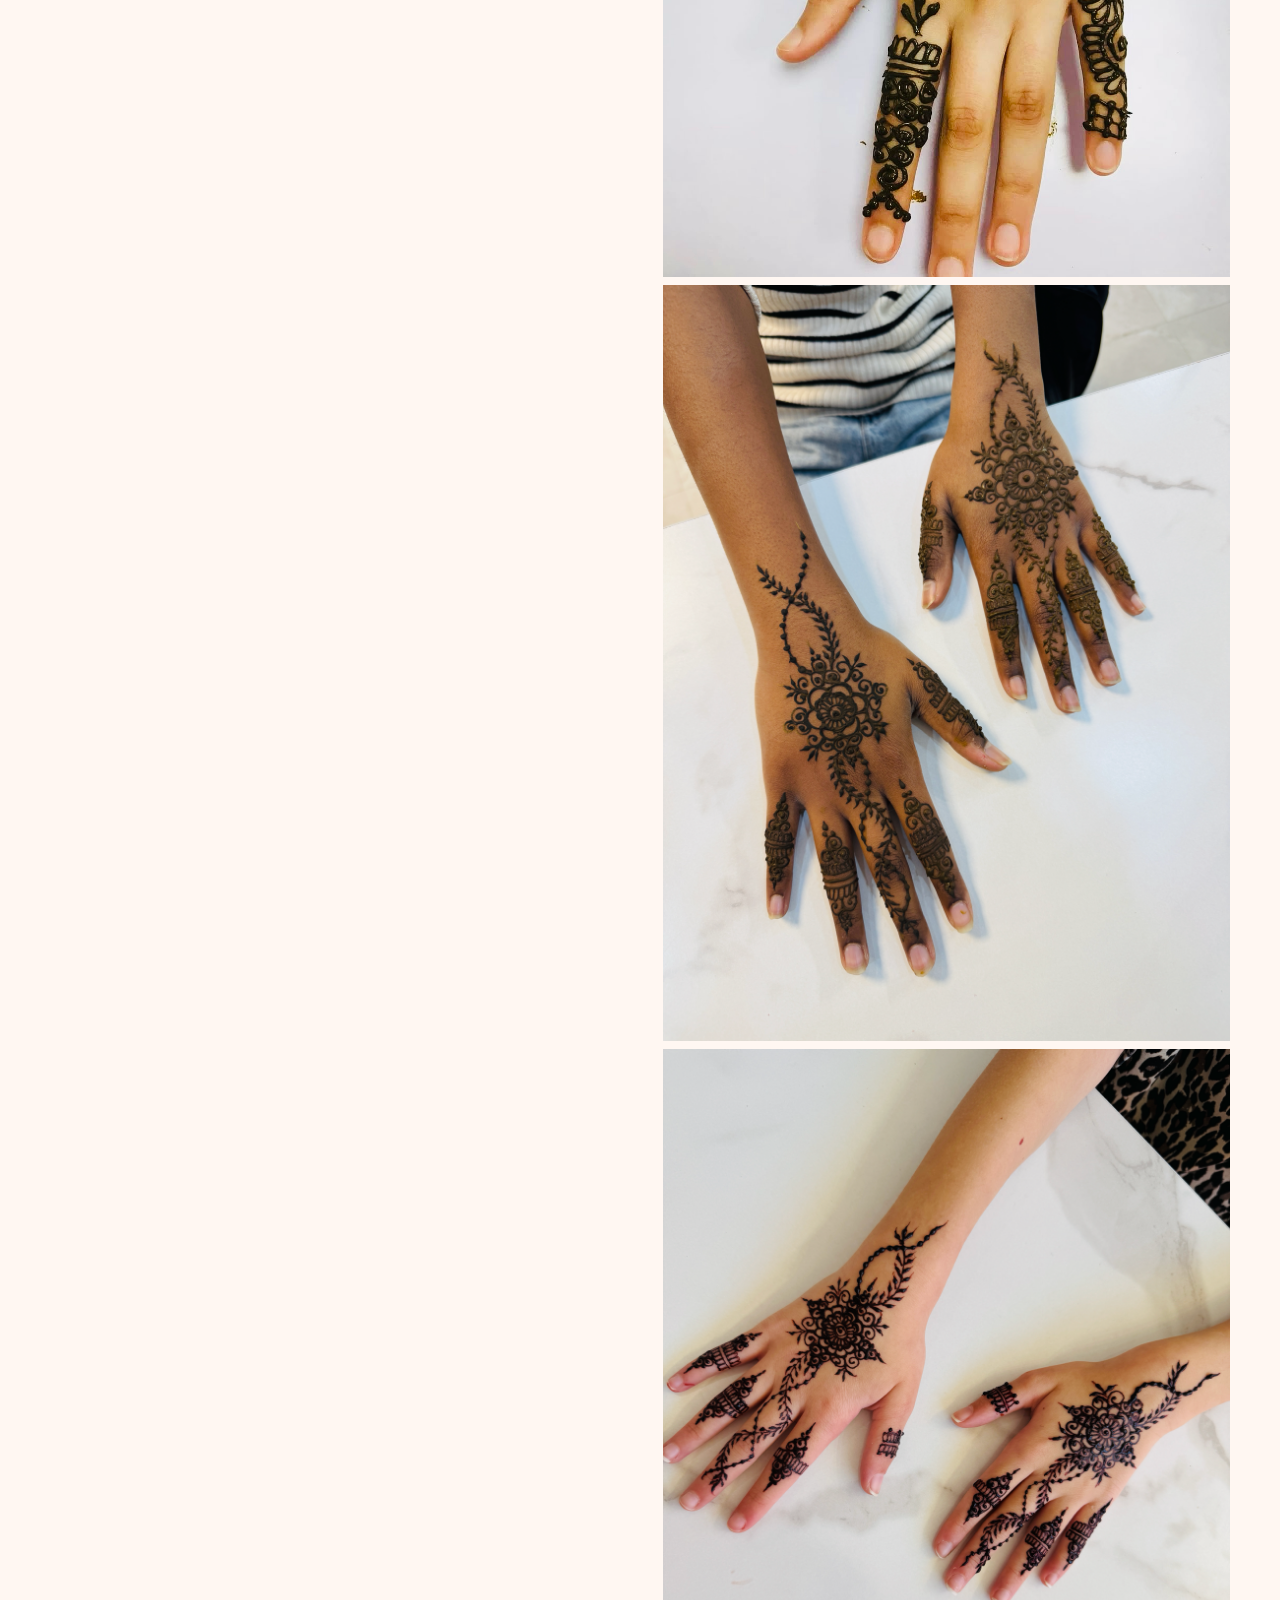
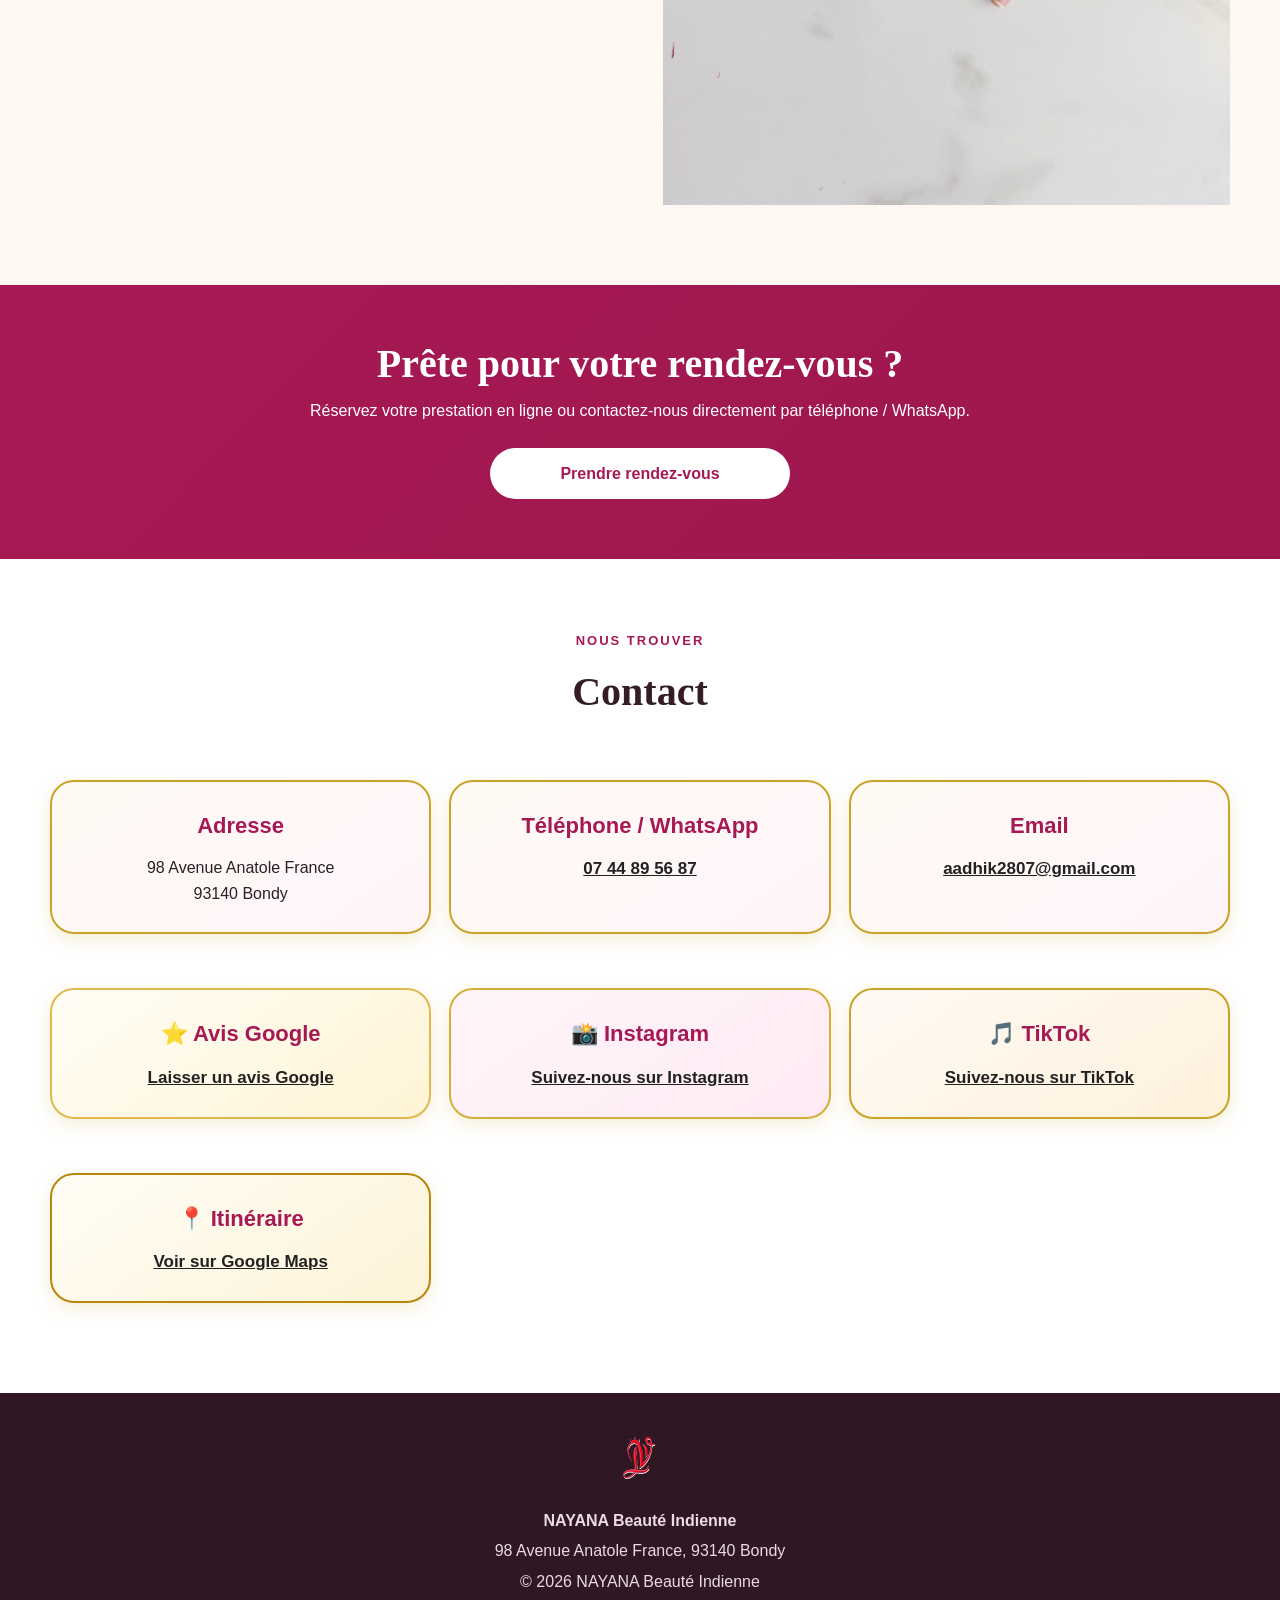
==== commit 54b69d5b: "Update index.html" ====
--- a/index.html
+++ b/index.html
@@ -567,7 +567,7 @@
     
           <div class="price-row">
             <span>Manucure complète + beauté des pieds, soins des cuticules</span>
-            <strong>46 €</strong>
+            <strong><del>46 €</del> 41,40 €</strong>
           </div>
         </div>
       </div>
